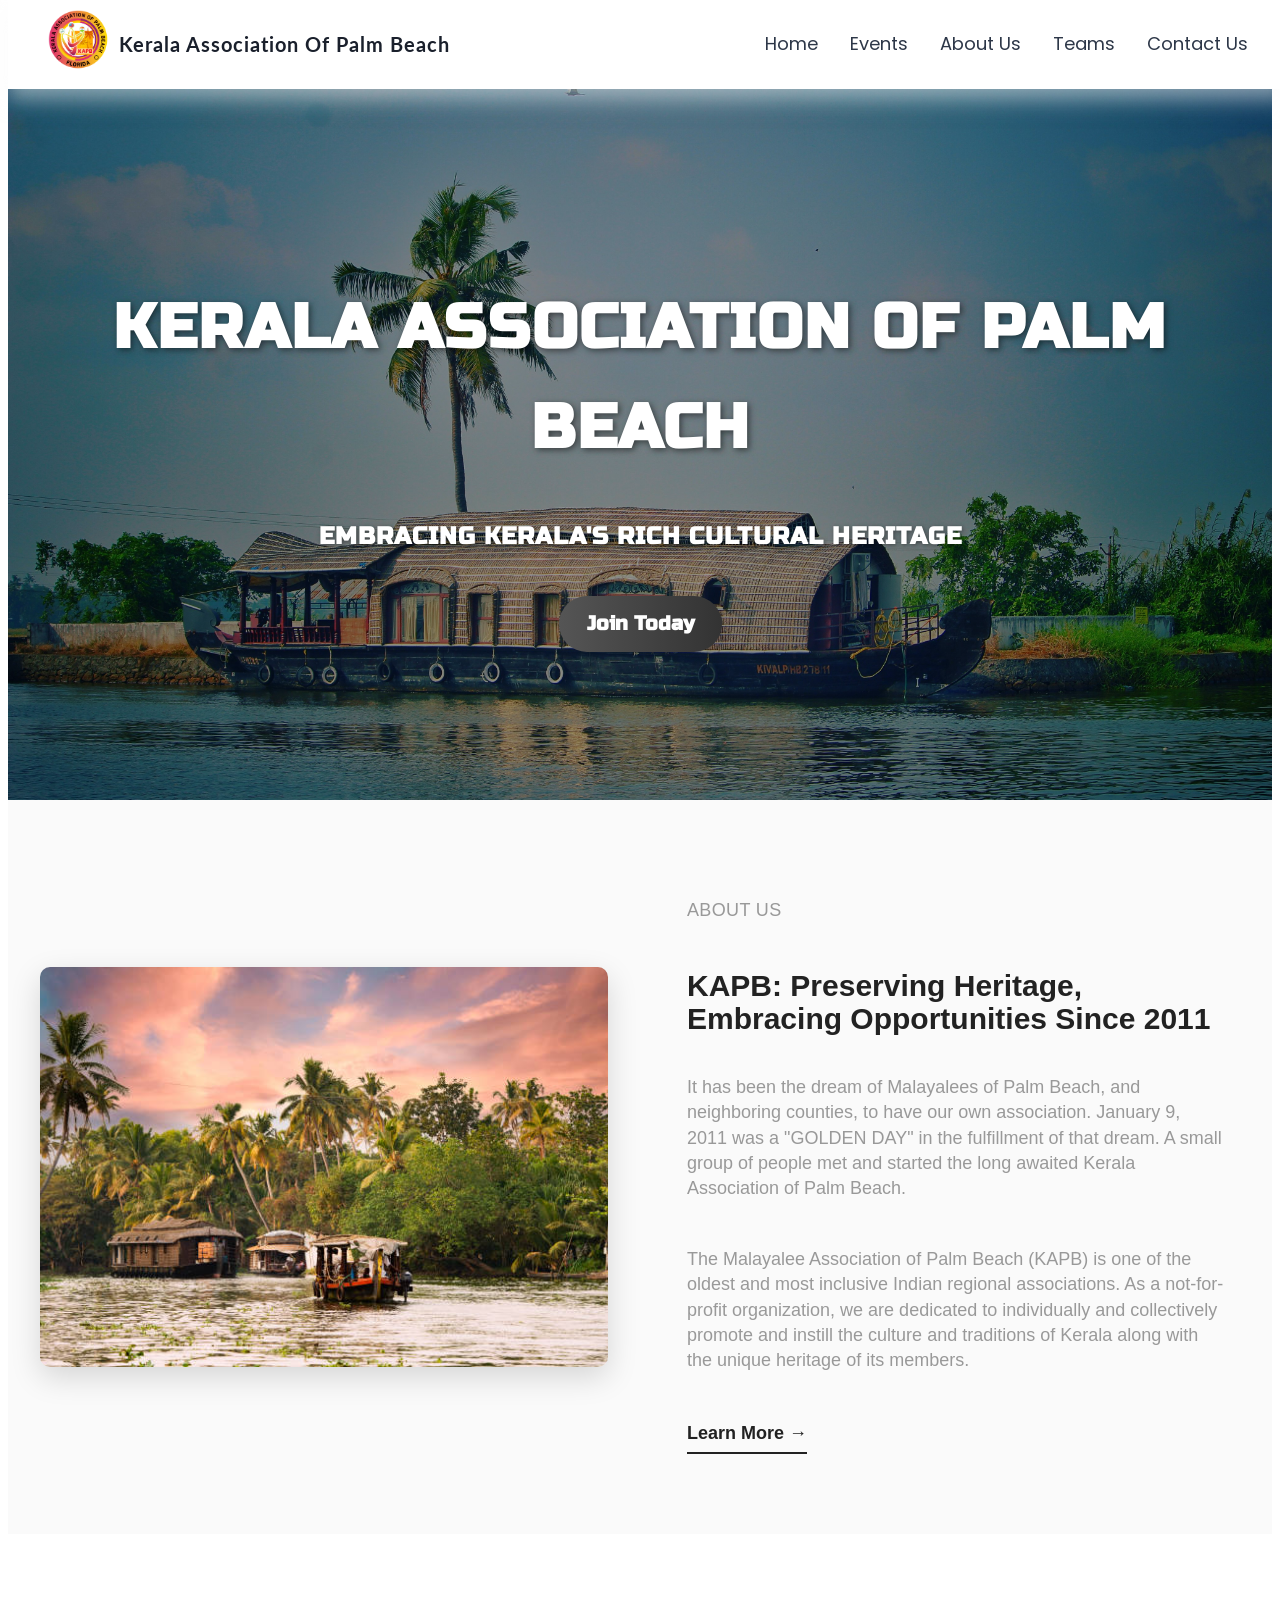
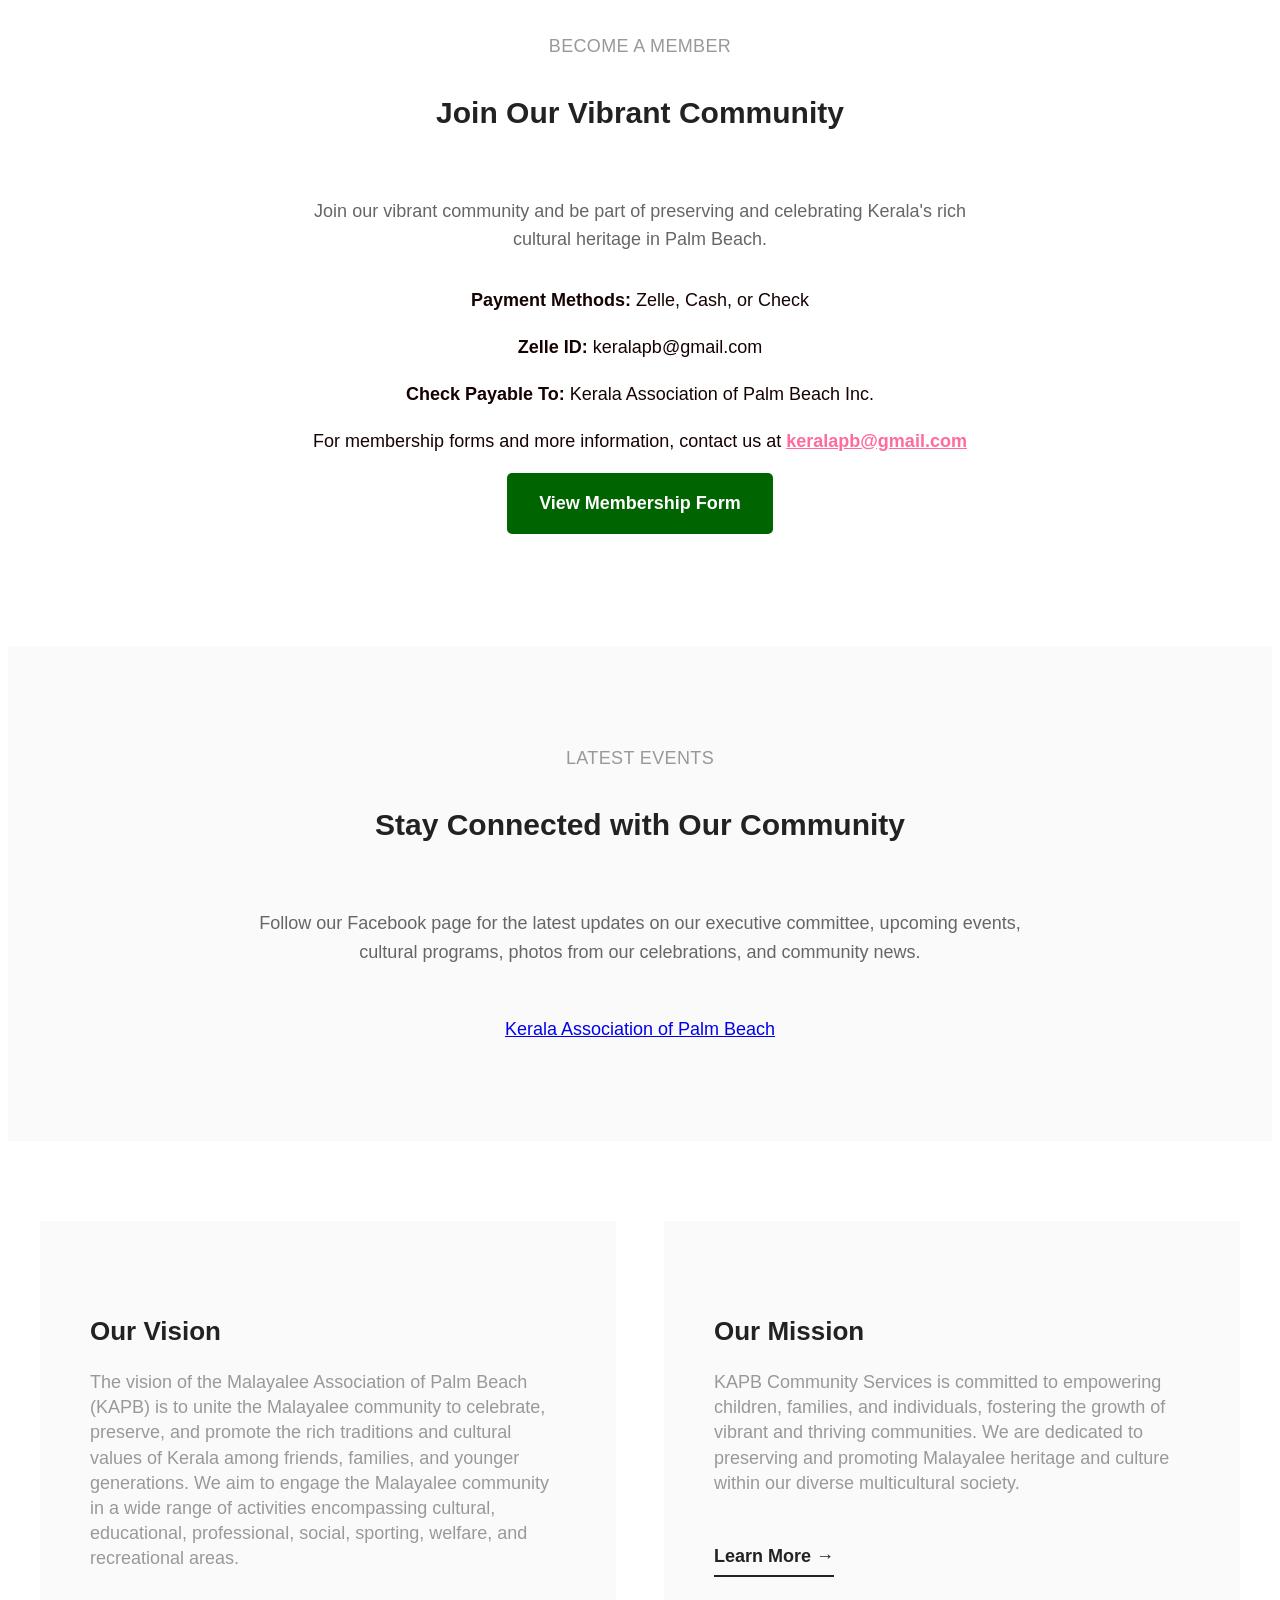
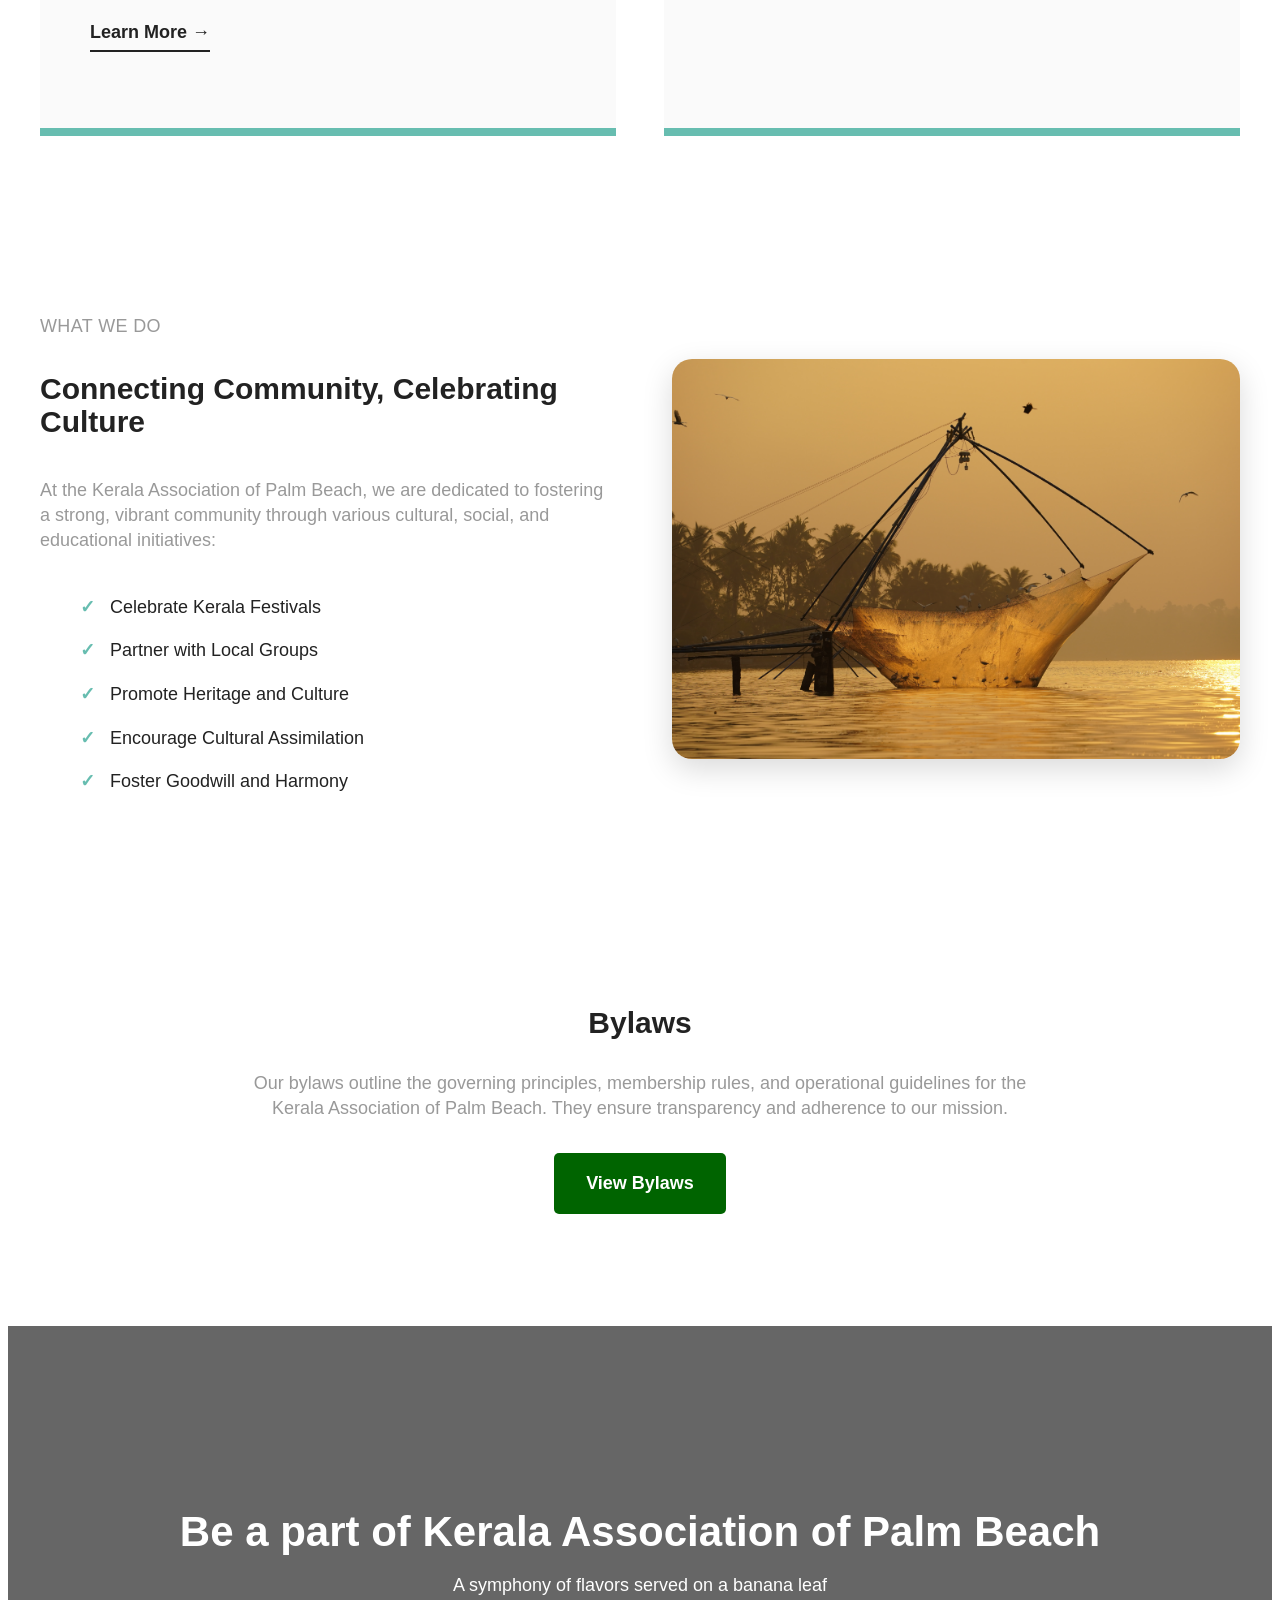
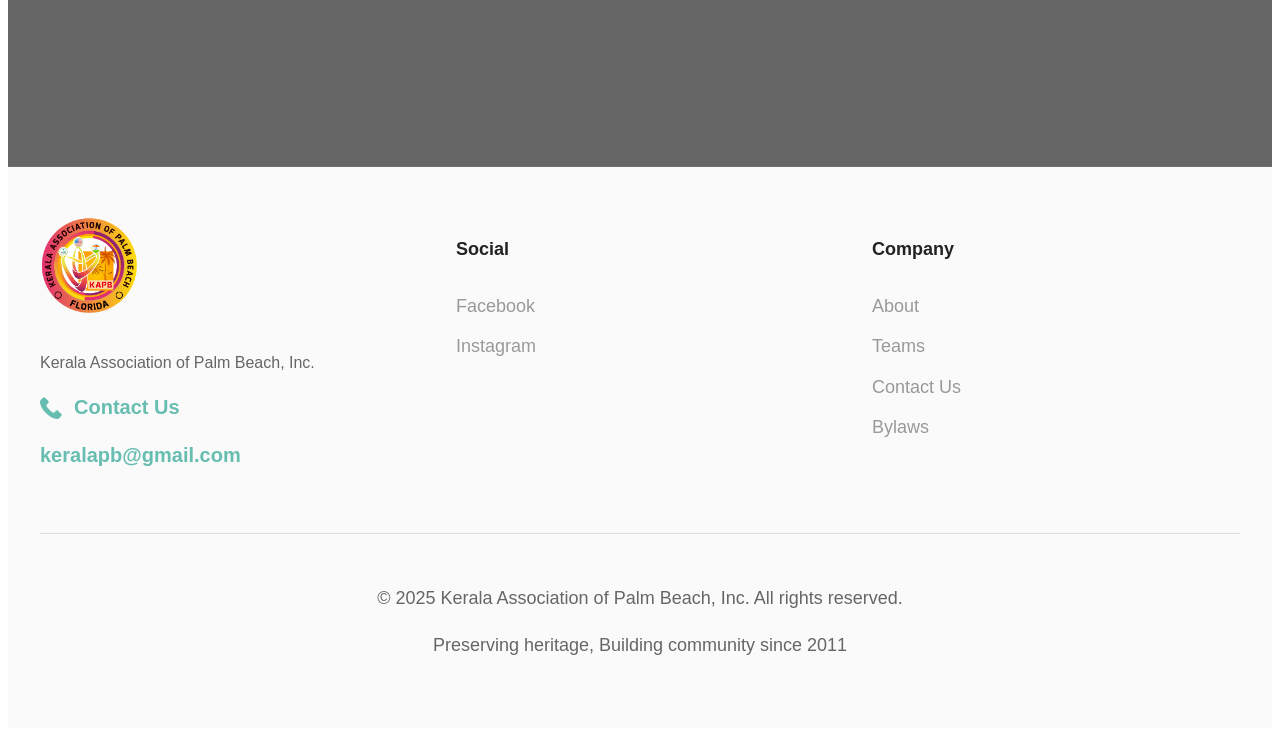
==== index.html @ 3cf33b56 "Rename indiex.html to index.html" ====
<!DOCTYPE html>
<html lang="en">
<head>
    <meta charset="UTF-8">
    <meta name="viewport" content="width=device-width, initial-scale=1.0">
    <title>Kerala Association of Palm Beach - KAPB</title>
    <link href="https://fonts.googleapis.com/css2?family=DM+Sans:wght@400;700&display=swap" rel="stylesheet">
    <link href="https://fonts.googleapis.com/css2?family=Lato:wght@700&display=swap" rel="stylesheet">
    <link href="https://fonts.googleapis.com/css2?family=Russo+One&display=swap" rel="stylesheet">
    <link href="https://fonts.googleapis.com/css2?family=Poppins:wght@400;500;600&display=swap" rel="stylesheet">
    <link href="https://fonts.googleapis.com/css2?family=Playfair+Display:wght@700;900&display=swap" rel="stylesheet">
    <link rel="stylesheet" href="css/style.css">
</head>
<body>
    <!-- Navigation -->
    <nav class="navbar">
        <div class="nav-container">
            <div class="nav-brand">
                <div class="nav-logo">
                    <img src="images/kapb-logo.png" alt="KAPB Logo">
                </div>
                <span class="nav-title">Kerala Association of Palm Beach</span>
            </div>
            <ul class="nav-menu" id="navMenu">
                <li><a href="#home">Home</a></li>
                <li><a href="#teams">Events</a></li>
                <li>
                    <a href="#about">About Us</a>
                    <ul class="sub-menu">
                        <li><a href="#bylaws">Bylaws</a></li>
                    </ul>
                </li>
                <li><a href="#teams">Teams</a></li>
                <li><a href="#contact">Contact Us</a></li>
            </ul>
            <div class="nav-toggle" id="navToggle">
                <span></span>
                <span></span>
                <span></span>
            </div>
        </div>
    </nav>

    <!-- Hero Section -->
    <section class="hero">
    <h1>Kerala Association of Palm Beach</h1>
    <h2>Embracing Kerala's Rich Cultural Heritage</h2>
     <a href="#membership" class="join-button">Join Today</a>
    </section>

    <!-- About Section -->
    <section class="about-section" id="about">
        <div class="about-container">
            <img src="images/hertiage.jpg" alt="Kerala Landscape" class="about-image">
            <div class="about-content">
                <p class="about-label">ABOUT US</p>
                <h2>KAPB: Preserving Heritage, Embracing Opportunities Since 2011</h2>
                <p>It has been the dream of Malayalees of Palm Beach, and neighboring counties, to have our own association. January 9, 2011 was a "GOLDEN DAY" in the fulfillment of that dream. A small group of people met and started the long awaited Kerala Association of Palm Beach.</p>
                <p>The Malayalee Association of Palm Beach (KAPB) is one of the oldest and most inclusive Indian regional associations. As a not-for-profit organization, we are dedicated to individually and collectively promote and instill the culture and traditions of Kerala along with the unique heritage of its members.</p>
                <a href="#" class="learn-more">Learn More →</a>
            </div>
        </div>
    </section>

    <!-- Membership -->
    <section class="membership-section" id="membership">
        <div class="membership-container">
            <p class="section-label" style="text-align: center;">BECOME A MEMBER</p>
            <h2 class="section-title" style="text-align: center;">Join Our Vibrant Community</h2>
            <p style="max-width: 700px; margin: 0 auto 2rem; color: #666; font-size: 18px; text-align: center;">
                Join our vibrant community and be part of preserving and celebrating Kerala's rich cultural heritage in Palm Beach.
            </p>
            <p><strong>Payment Methods:</strong> Zelle, Cash, or Check</p>
            <p><strong>Zelle ID:</strong> keralapb@gmail.com</p>
            <p><strong>Check Payable To:</strong> Kerala Association of Palm Beach Inc.</p>
            <p style="margin-top: 1rem;">For membership forms and more information, contact us at <a href="mailto:keralapb@gmail.com" style="color: #FF6B9D; font-weight: bold;">keralapb@gmail.com</a></p>
            <a class="membership-preview-toggle" onclick="toggleMembershipPreview()">View Membership Form</a>
            <iframe src="files/KAPB  Membership Form.pdf" class="membership-preview" id="membershipPreview"></iframe>
        </div>
    </section>

<!-- Teams Section -->
<div id="fb-root"></div>
<script async defer crossorigin="anonymous" 
    src="https://connect.facebook.net/en_US/sdk.js#xfbml=1&version=v18.0">
</script>

<!-- In your Teams Section -->
<section class="teams-section" id="teams">
    <div class="teams-container">
        <p class="section-label">LATEST EVENTS</p>
        <h2 class="section-title">Stay Connected with Our Community</h2>
        <p style="max-width: 800px; margin: 0 auto 3rem; color: #666; font-size: 18px;">
            Follow our Facebook page for the latest updates on our executive committee, upcoming events, cultural programs, photos from our celebrations, and community news.
        </p>

        <div class="fb-container">
            <div class="fb-wrapper">
                <div class="fb-page" 
                    data-href="https://www.facebook.com/KAPBTeam"
                    data-tabs="timeline,events"
                    data-width="500"
                    data-height="700"
                    data-small-header="false"
                    data-adapt-container-width="true"
                    data-hide-cover="false"
                    data-show-facepile="true">
                    <blockquote cite="https://www.facebook.com/KAPBTeam" class="fb-xfbml-parse-ignore">
                        <a href="https://www.facebook.com/KAPBTeam">Kerala Association of Palm Beach</a>
                    </blockquote>
                </div>
            </div>
        </div>
    </div>
</section>

    <!-- Mission & Vision -->
    <section class="mv-section">
        <div class="mv-grid">
            <div class="mv-card">
                <h3>Our Vision</h3>
                <p>The vision of the Malayalee Association of Palm Beach (KAPB) is to unite the Malayalee community to celebrate, preserve, and promote the rich traditions and cultural values of Kerala among friends, families, and younger generations. We aim to engage the Malayalee community in a wide range of activities encompassing cultural, educational, professional, social, sporting, welfare, and recreational areas.</p>
                <a href="#about" class="learn-more">Learn More →</a>
            </div>
            <div class="mv-card">
                <h3>Our Mission</h3>
                <p>KAPB Community Services is committed to empowering children, families, and individuals, fostering the growth of vibrant and thriving communities. We are dedicated to preserving and promoting Malayalee heritage and culture within our diverse multicultural society.</p>
                <a href="#about" class="learn-more">Learn More →</a>
            </div>
        </div>
    </section>

    <!-- What We Do -->
    <section class="what-we-do">
        <div class="wwd-container">
            <div class="wwd-content">
                <p class="about-label">WHAT WE DO</p>
                <h2>Connecting Community, Celebrating Culture</h2>
                <p>At the Kerala Association of Palm Beach, we are dedicated to fostering a strong, vibrant community through various cultural, social, and educational initiatives:</p>
                <ul class="wwd-list">
                    <li>Celebrate Kerala Festivals</li>
                    <li>Partner with Local Groups</li>
                    <li>Promote Heritage and Culture</li>
                    <li>Encourage Cultural Assimilation</li>
                    <li>Foster Goodwill and Harmony</li>
                </ul>
            </div>
            <img src="images/fishingnet.jpg" alt="Chinese Fishing Nets Kerala" class="wwd-image">
        </div>
    </section>

    <!-- Bylaws Section -->
    <section class="bylaws-section" id="bylaws">
        <div class="bylaws-container">
            <div class="bylaws-content">
                <h2>Bylaws</h2>
                <p>Our bylaws outline the governing principles, membership rules, and operational guidelines for the Kerala Association of Palm Beach. They ensure transparency and adherence to our mission.</p>
            </div>
            <a class="bylaws-preview-toggle" onclick="toggleBylawsPreview()">View Bylaws</a>
            <iframe src="files/ByLaws.pdf" class="bylaws-preview" id="bylawsPreview"></iframe>
        </div>
    </section>

    <!-- CTA Section -->
    <section class="cta-section">
        <div class="cta-content">
            <h2>Be a part of Kerala Association of Palm Beach</h2>
            <p>A symphony of flavors served on a banana leaf</p>
        </div>
    </section>

    <!-- Footer -->
    <footer class="footer" id="contact">
        <div class="footer-container">
            <div class="footer-col">
                <img src="images/kapb-logo.png" alt="KAPB Logo">
                <p style="color: #666; font-size: 16px;">Kerala Association of Palm Beach, Inc.</p>
                <div class="footer-contact">
                    <a href="tel:+15551234567">
                        <svg class="phone-icon" viewBox="0 0 24 24"><path d="M18.2462 15.8765C17.4622 15.1024 16.4833 15.1024 15.7042 15.8765C15.1099 16.4658 14.5156 17.0551 13.9313 17.6544C13.7715 17.8192 13.6366 17.8542 13.4419 17.7443C13.0573 17.5346 12.6478 17.3648 12.2782 17.135C10.5552 16.0513 9.1119 14.6579 7.8334 13.0898C7.19914 12.3107 6.63479 11.4766 6.24025 10.5377C6.16035 10.3479 6.17533 10.2231 6.33015 10.0683C6.92446 9.49395 7.50378 8.90463 8.0881 8.31532C8.90215 7.49628 8.90215 6.5374 8.0831 5.71336C7.61865 5.2439 7.15419 4.78444 6.68973 4.31499C6.21029 3.83555 5.73584 3.35111 5.25141 2.87667C4.46732 2.11256 3.48847 2.11256 2.70937 2.88166C2.11007 3.47097 1.53574 4.07527 0.926454 4.65459C0.362113 5.18897 0.077445 5.84321 0.0175149 6.60731C-0.0773744 7.85086 0.22727 9.02449 0.656769 10.1682C1.53574 12.5354 2.87418 14.6379 4.49729 16.5657C6.68973 19.1727 9.30668 21.2352 12.3681 22.7235C13.7465 23.3927 15.1748 23.9071 16.728 23.992C17.7968 24.052 18.7257 23.7823 19.4698 22.9482C19.9792 22.3789 20.5536 21.8595 21.0929 21.3152C21.892 20.5061 21.897 19.5272 21.1029 18.7282C20.154 17.7743 19.2001 16.8254 18.2462 15.8765Z"/></svg>
                        Contact Us
                    </a>
                </div>
                <div class="footer-contact">
                    <a href="mailto:keralapb@gmail.com">keralapb@gmail.com</a>
                </div>
            </div>
            <div class="footer-col">
                <h3>Social</h3>
                <a href="https://www.facebook.com/KAPBTeam" target="_blank">Facebook</a>
                <a href="https://www.instagram.com" target="_blank">Instagram</a>
            </div>
            <div class="footer-col">
                <h3>Company</h3>
                <a href="#about">About</a>
                <a href="#teams">Teams</a>
                <a href="mailto:keralapb@gmail.com">Contact Us</a>
                <a href="bylaws.pdf" target="_blank">Bylaws</a>
            </div>
        </div>
        <div style="text-align: center; margin-top: 3rem; padding-top: 2rem; border-top: 1px solid #ddd; color: #666;">
            <p>© 2025 Kerala Association of Palm Beach, Inc. All rights reserved.</p>
            <p>Preserving heritage, Building community since 2011</p>
        </div>
    </footer>

    <script>
        // Mobile Menu
        const navToggle = document.getElementById('navToggle');
        const navMenu = document.getElementById('navMenu');
        
        navToggle.addEventListener('click', () => {
            navMenu.classList.toggle('active');
        });

        // Close menu on link click
        document.querySelectorAll('.nav-menu a').forEach(link => {
            link.addEventListener('click', () => {
                navMenu.classList.remove('active');
            });
        });

        // Smooth scroll
        document.querySelectorAll('a[href^="#"]').forEach(anchor => {
            anchor.addEventListener('click', function (e) {
                e.preventDefault();
                const target = document.querySelector(this.getAttribute('href'));
                if (target) {
                    window.scrollTo({
                        top: target.offsetTop - 80,
                        behavior: 'smooth'
                    });
                }
            });
        });

        // Toggle Membership Preview
        function toggleMembershipPreview() {
            const preview = document.getElementById('membershipPreview');
            preview.style.display = preview.style.display === 'block' ? 'none' : 'block';
        }

        // Toggle Bylaws Preview
        function toggleBylawsPreview() {
            const preview = document.getElementById('bylawsPreview');
            preview.style.display = preview.style.display === 'block' ? 'none' : 'block';
        }
    </script>

    <!-- Facebook SDK -->
    <div id="fb-root"></div>
    <script async defer crossorigin="anonymous" src="https://connect.facebook.net/en_US/sdk.js#xfbml=1&version=v20.0"></script>

    <script>
        const heroImages = [
            'images/hero/backwater2.jpg',
            'images/hero/beach.avif',
            'images/hero/ambal.jpg',
            'images/hero/kerala-boat.jpg',
            'images/hero/marina.jpg',
            'images/hero/ayurveda.jpg',
            'images/hero/munnar.jpg',
            'images/hero/palmbeach2.jpg',
            'images/hero/backwaters.jpg',
            'images/hero/chinnar.jpg',
            'images/plambeach.jpeg'
        ];

        const randomImage = heroImages[Math.floor(Math.random() * heroImages.length)];
        document.querySelector('.hero').style.backgroundImage = `linear-gradient(rgba(0, 0, 0, 0.4), rgba(0, 0, 0, 0.4)), url('${randomImage}')`;
    </script>

</body>
</html>
---- css/style.css ----
<style>
        * {
            margin: 0;
            padding: 0;
            box-sizing: border-box;
        }

        body {
            font-family:  'Segoe UI', sans-serif;
            line-height: 1.6;
            color: #160202;
            font-size: 18px;
            overflow-x: hidden;
        }

        /* Navigation */
        .navbar {
            position: fixed;
            top: 0;
            width: 100%;
            background: #ffffff;
            box-shadow: 0 10px 20px rgba(250, 250, 250, 0.5);
            z-index: 999;
            padding: 0;
        }

        .nav-container {
            max-width: 1200px;
            margin: 0 auto;
            display: flex;
            justify-content: space-between;
            align-items: center;
            padding: 10px 20px;
        }

        .nav-brand {
            display: flex;
            align-items: center;
        }

        .nav-logo img {
            height: 60px;
            width: auto;
        }

        .nav-title {
            margin-left: 10px;
            font-size: 1.1em;
            color: #1a202c;
            font-weight: bold;
            text-transform: capitalize;
            letter-spacing: 1px;
            font-family: 'Lato', sans-serif;
        }

        .nav-menu {
            display: flex;
            list-style: none;
            gap: 2rem;
            align-items: center;
        }

        .nav-menu > li {
            position: relative;
        }

        .nav-menu a {
            color: #2d3748;
            text-decoration: none;
            font-weight: 400;
            font-size: 18px;
            padding: 0 0 2px 0;
            border-bottom: 2px solid transparent;
            transition: all 0.3s ease;
            font-family: 'Poppins', sans-serif;
        }

        .nav-menu a:hover {
            color: #4f46e5;
            border-bottom-color: #FFDE67;
        }

        .sub-menu {
            display: none;
            position: absolute;
            top: 100%;
            left: 0;
            background: white;
            list-style: none;
            padding: 10px;
            box-shadow: 0 8px 16px rgba(0,0,0,0.2);
            z-index: 1000;
        }

        .sub-menu li {
            margin: 5px 0;
        }

        .sub-menu a {
            display: block;
            padding: 8px 16px;
            white-space: nowrap;
        }

        li:hover > .sub-menu {
            display: block;
        }

        .nav-toggle {
            display: none;
            flex-direction: column;
            cursor: pointer;
            gap: 5px;
        }

        .nav-toggle span {
            width: 25px;
            height: 3px;
            background: #222;
            border-radius: 2px;
        }

        /* Hero Section */
        .hero {
            margin-top: 80px;
            background: linear-gradient(rgba(0, 0, 0, 0.4), rgba(0, 0, 0, 0.4)), url('https://www.visittheusa.com/sites/default/files/styles/16_9_1280x720/public/2020-01/c679cead-a206-4499-a7bb-be65858a6efc.jpeg?h=c182a2ef&itok=S8Q68ybN') no-repeat center center/cover;
            min-height: 70vh;
            display: flex;
            align-items: center;
            justify-content: center;
            padding: 4rem 2rem;
            position: relative;
            overflow: hidden;
            color: white;
        }

        .hero-content {
            text-align: center;
            z-index: 2;
            max-width: 900px;
        }

        .hero h1 {
            font-family: 'Playfair Display', serif;
            font-size: 62px;
            font-weight: 700;
            letter-spacing: 1px;
            text-transform: capitalize; /* or none */
            margin-bottom: 20px;
            text-shadow: 2px 2px 6px rgba(0, 0, 0, 0.5);
            color: white;
        }

        .hero-subtitle {
            font-size: 1.3rem;
            color: white;
            margin-bottom: 2rem;
        }

        .join-button {
            display: inline-block;
            background: rgba(0, 0, 0, 0.5);
            color: white;
            padding: 0.8rem 2rem;
            text-decoration: none;
            font-weight: bold;
            font-size: 18px;
            border-radius: 30px;
            transition: background 0.3s ease;
        }

        .join-button:hover {
            background: rgba(0, 0, 0, 0.7);
        }

        /* Mission & Vision Cards */
        .mv-section {
            padding: 5rem 2rem;
            background: white;
            max-width: 1300px;
            margin: 0 auto;
        }

        .mv-grid {
            display: grid;
            grid-template-columns: repeat(auto-fit, minmax(400px, 1fr));
            gap: 3rem;
        }

        .mv-card {
            padding: 70px 50px 76px 50px;
            background: #FAFAFA;
            border-radius: 0;
            border-bottom: 8px solid #67BDB0;
            transition: transform 0.3s ease;
        }

        .mv-card:hover {
            transform: translateY(-5px);
        }

        .mv-card h3 {
            font-size: 26px;
            color: #222222;
            margin-bottom: 1.5rem;
            font-weight: bold;
            line-height: 1.1em;
        }

        .mv-card p {
            color: #999999;
            line-height: 1.4em;
            font-size: 18px;
            margin-bottom: 46px;
        }

        .learn-more {
            display: inline-block;
            color: #222222;
            text-decoration: none;
            font-weight: bold;
            font-size: 18px;
            padding-bottom: 4px;
            border-bottom: 2px solid #222222;
            transition: all 0.3s ease;
        }

        .learn-more:hover {
            color: #FFDE67;
            border-bottom-color: #FFDE67;
        }

        /* About Section */
        .about-section {
            padding: 5rem 2rem;
            background: #FAFAFA;
        }

        .about-container {
            max-width: 1300px;
            margin: 0 auto;
            display: grid;
            grid-template-columns: 1fr 1fr;
            gap: 4rem;
            align-items: center;
        }

        .about-image {
            width: 100%;
            height: 400px;
            object-fit: cover;
            border-radius: 10px;
            box-shadow: 0 10px 30px rgba(0, 0, 0, 0.15);
        }

        .about-content {
            padding: 0 15px;
        }

        .about-label {
            font-size: 18px;
            color: #999999;
            text-transform: uppercase;
            letter-spacing: 0.36px;
            margin-bottom: 26px;
        }

        .about-content h2 {
            font-size: 30px;
            color: #222222;
            margin-bottom: 40px;
            font-weight: bold;
            line-height: 1.1em;
        }

        .about-content p {
            color: #999999;
            line-height: 1.4em;
            margin-bottom: 46px;
            font-size: 18px;
        }

        /* Membership Section */
        .membership-section {
            padding: 5rem 2rem;
            background: white;
        }

        .membership-container {
            max-width: 1200px;
            margin: 0 auto;
            text-align: center;
        }

        .membership-preview-toggle {
            display: inline-block;
            background: #006400;
            color: white;
            padding: 1rem 2rem;
            text-decoration: none;
            font-weight: bold;
            font-size: 18px;
            border-radius: 5px;
            margin-bottom: 2rem;
            cursor: pointer;
            transition: background 0.3s ease;
        }

        .membership-preview-toggle:hover {
            background: #004d00;
        }

        .membership-preview {
            display: none;
            margin-top: 2rem;
            width: 100%;
            height: 600px;
            border: 1px solid #ddd;
            border-radius: 8px;
            overflow: hidden;
            box-shadow: 0 4px 12px rgba(0,0,0,0.1);
        }

        /* Bylaws Section */
        .bylaws-section {
            padding: 5rem 2rem;
            background: white;
        }

        .bylaws-container {
            max-width: 1200px;
            margin: 0 auto;
            text-align: center;
        }

        .bylaws-content h2 {
            font-size: 30px;
            color: #222222;
            margin-bottom: 2rem;
            font-weight: bold;
            line-height: 1.1em;
        }

        .bylaws-content p {
            color: #999999;
            line-height: 1.4em;
            margin-bottom: 2rem;
            font-size: 18px;
            max-width: 800px;
            margin-left: auto;
            margin-right: auto;
        }

        .bylaws-download {
            display: inline-block;
            background: #006400;
            color: white;
            padding: 1rem 2rem;
            text-decoration: none;
            font-weight: bold;
            font-size: 18px;
            border-radius: 5px;
            transition: background 0.3s ease;
        }

        .bylaws-download:hover {
            background: #004d00;
        }

        .bylaws-preview-toggle {
            display: inline-block;
            background: #006400;
            color: white;
            padding: 1rem 2rem;
            text-decoration: none;
            font-weight: bold;
            font-size: 18px;
            border-radius: 5px;
            margin-bottom: 2rem;
            cursor: pointer;
            transition: background 0.3s ease;
        }

        .bylaws-preview-toggle:hover {
            background: #004d00;
        }

        .bylaws-preview {
            display: none;
            margin-top: 2rem;
            width: 100%;
            height: 600px;
            border: 1px solid #ddd;
            border-radius: 8px;
            overflow: hidden;
            box-shadow: 0 4px 12px rgba(0,0,0,0.1);
        }

        /* What We Do Section */
        .what-we-do {
            padding: 5rem 2rem;
            background: white;
        }

        .wwd-container {
            max-width: 1300px;
            margin: 0 auto;
            display: grid;
            grid-template-columns: 1fr 1fr;
            gap: 4rem;
            align-items: center;
        }

        .wwd-content h4 {
            font-size: 18px;
            color: #999999;
            text-transform: uppercase;
            letter-spacing: 0.36px;
            margin-bottom: 26px;
        }

        .wwd-content h2 {
            font-size: 30px;
            color: #222222;
            margin-bottom: 40px;
            font-weight: bold;
            line-height: 1.1em;
        }

        .wwd-content p {
            color: #999999;
            font-size: 18px;
            line-height: 1.4em;
            margin-bottom: 2rem;
        }

        .wwd-list {
            list-style: none;
        }

        .wwd-list li {
            padding: 0.8rem 0;
            color: #222222;
            font-size: 18px;
            position: relative;
            padding-left: 30px;
            line-height: 1em;
        }

        .wwd-list li::before {
            content: '✓';
            position: absolute;
            left: 0;
            color: #67BDB0;
            font-weight: bold;
            font-size: 18px;
        }

        .wwd-image {
            width: 100%;
            height: 400px;
            object-fit: cover;
            border-radius: 20px;
            box-shadow: 0 10px 30px rgba(0, 0, 0, 0.15);
        }

        /* Teams Section */
        .teams-section {
            padding: 5rem 2rem;
            background: #FAFAFA;
        }

        .teams-container {
            max-width: 1350px;
            margin: 0 auto;
            text-align: center;
        }

        .section-label {
            font-size: 18px;
            color: #999999;
            text-transform: uppercase;
            letter-spacing: 0.36px;
            margin-bottom: 28px;
        }

        .section-title {
            font-size: 30px;
            color: #222222;
            margin-bottom: 60px;
            font-weight: bold;
        }

        .facebook-embed {
            background: white;
            padding: 2rem;
            border-radius: 8px;
            box-shadow: 0 2px 15px rgba(0, 0, 0, 0.08);
            display: flex;
            justify-content: center;
        }

        .fb-embed-wrapper {
            position: relative;
            padding-bottom: 120%; /* For 5:6 aspect ratio based on 500x600 */
            height: 0;
            overflow: hidden;
            max-width: 100%;
            background: white;
            border-radius: 8px;
            box-shadow: 0 2px 15px rgba(0, 0, 0, 0.08);
        }

        .fb-embed-wrapper iframe {
            position: absolute;
            top: 0;
            left: 0;
            width: 100%;
            height: 100%;
            border: none;
        }

/* Facebook embed container */
        .facebook-embed-container {
            width: 100%;
            display: flex;
            justify-content: center;
            padding: 0 20px;
        }

        .fb-page-wrapper {
            width: 100%;
            max-width: 500px;
            min-width: 280px;
        }

        /* Responsive adjustments */
        @media (max-width: 768px) {
            .facebook-embed-container {
                padding: 0 15px;
            }

            .fb-page-wrapper {
                max-width: 100%;
            }

            .teams-container p {
                font-size: 16px;
            }
        }

        @media (max-width: 480px) {
            .facebook-embed-container {
                padding: 0 10px;
            }
            
            .fb-page-wrapper {
                min-width: 260px;
            }
        }
        /* CTA Section */
        .cta-section {
            background: linear-gradient(rgba(0, 0, 0, 0.6), rgba(0, 0, 0, 0.6)),
                        url('https://upload.wikimedia.org/wikipedia/commons/9/95/Sadhya_DSW.jpg');
            background-size: cover;
            background-position: center;
            padding: 150px 2rem;
            text-align: center;
            color: white;
        }

        .cta-content h2 {
            font-size: 42px;
            margin-bottom: 19px;
            font-weight: bold;
            line-height: 1em;
        }

        .cta-content p {
            font-size: 18px;
            line-height: 1.5em;
        }

        /* Footer */
        .footer {
            background: #FAFAFA;
            padding: 50px 2rem;
        }

        .footer-container {
            max-width: 1300px;
            margin: 0 auto;
            display: grid;
            grid-template-columns: 1fr 1fr 1fr;
            gap: 3rem;
        }

        .footer-col h3 {
            color: #222222;
            margin-bottom: 26px;
            font-size: 18px;
            font-weight: bold;
        }

        .footer-col img {
            max-width: 100px;
            margin-bottom: 1rem;
        }

        .footer-col a,
        .footer-col p {
            color: #999999;
            text-decoration: none;
            display: block;
            margin: 0.5rem 0;
            font-size: 18px;
            line-height: 1.8em;
            transition: color 0.3s ease;
        }

        .footer-col a:hover {
            color: #222222;
        }

        .footer-contact a {
            display: flex;
            align-items: center;
            gap: 10px;
            color: #67BDB0;
            font-weight: bold;
            font-size: 20px;
            margin: 12px 0;
        }

        .footer-contact a:hover {
            color: #FFDE67;
        }

        .phone-icon {
            width: 24px;
            height: 24px;
            fill: #67BDB0;
        }

        .hero {
        position: relative;
        height: 80vh;
        background: url('your-background-image.jpg') center/cover no-repeat;
        display: flex;
        flex-direction: column;
        justify-content: center;
        align-items: center;
        text-align: center;
        color: white;
        padding: 0 20px;
        }

        .hero h1 {
        font-family: 'Russo One', sans-serif;
        font-size: 62px;
        letter-spacing: 2px;
        text-transform: uppercase;
        margin-bottom: 20px;
        text-shadow: 2px 2px 6px rgba(0, 0, 0, 0.5);
        }

        .hero h2 {
        font-family: 'Russo One', sans-serif;
        font-size: 24px;
        letter-spacing: 1px;
        text-transform: uppercase;
        margin-bottom: 40px;
        text-shadow: 1px 1px 4px rgba(0, 0, 0, 0.4);
        }

        /* Join Today Button */
        .hero .join-button {
        font-family: 'Russo One', sans-serif;
        font-size: 20px;
        color: white;
        background: linear-gradient(90deg, #555, #333);
        padding: 12px 28px;
        border: none;
        border-radius: 30px;
        cursor: pointer;
        transition: background 0.3s ease, transform 0.2s ease;
        }

        .hero .join-button:hover {
        background: linear-gradient(90deg, #777, #444);
        transform: scale(1.05);
        }

        /* Responsive */
        @media (max-width: 1024px) {
            .nav-menu {
                position: fixed;
                left: -100%;
                top: 80px;
                flex-direction: column;
                background: white;
                width: 100%;
                padding: 2rem 0;
                transition: 0.3s;
                box-shadow: 0 10px 27px rgba(0, 0, 0, 0.1);
            }

            .nav-menu.active {
                left: 0;
            }

            .nav-toggle {
                display: flex;
            }

            .mv-grid,
            .about-container,
            .wwd-container,
            .footer-container {
                grid-template-columns: 1fr;
            }

            .about-image,
            .wwd-image {
                order: 1;
            }

            .about-content,
            .wwd-content {
                order: 2;
            }

            .hero h1 {
                font-size: 2rem;
            }
        }

        @media (max-width: 600px) {
            .facebook-embed iframe {
                width: 100% !important;
            }

            .mv-grid {
                grid-template-columns: 1fr;
            }

            .cta-content h2 {
                font-size: 24px;
            }

            .nav-title {
                font-size: 1em;
            }

            .fb-embed-wrapper {
                padding-bottom: 150%; /* Adjust aspect ratio for smaller screens if needed */
            }

            .hero {
                padding: 2rem 1rem;
                min-height: 50vh;
            }
        }
    </style>
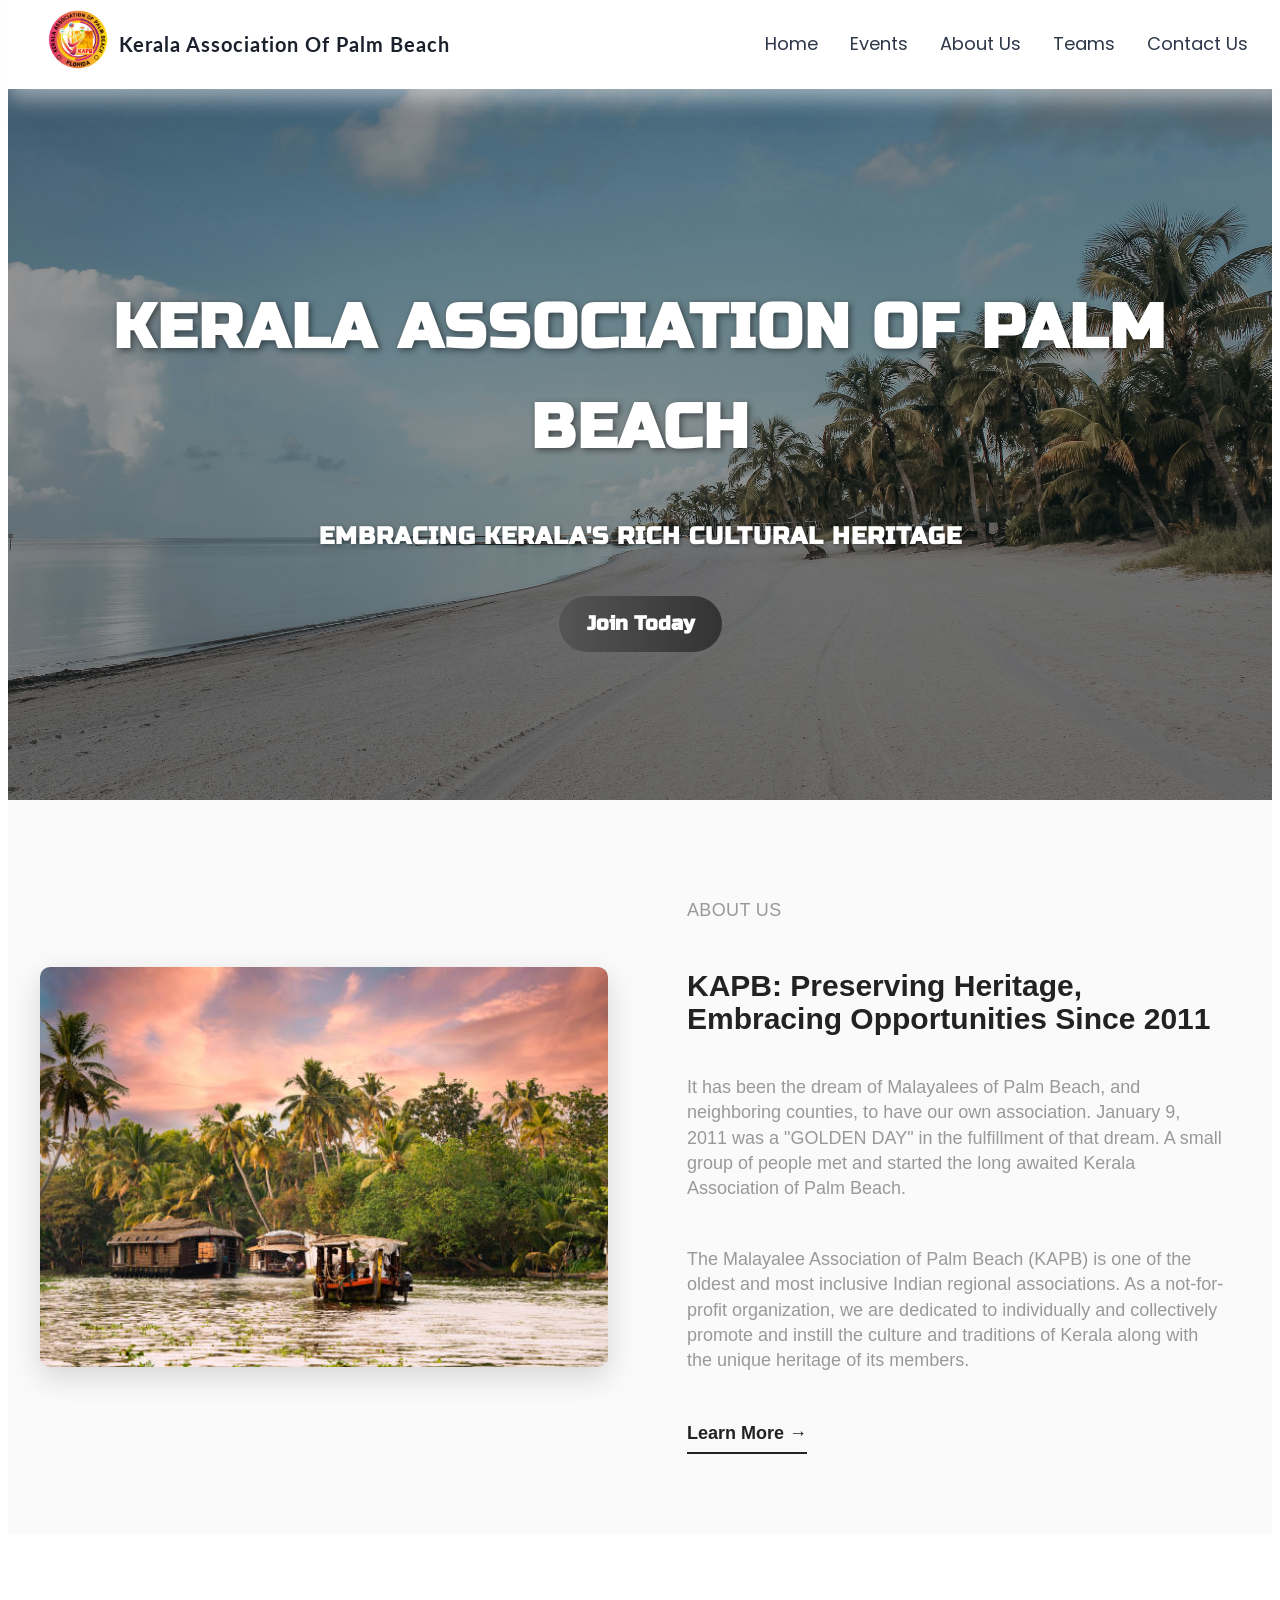
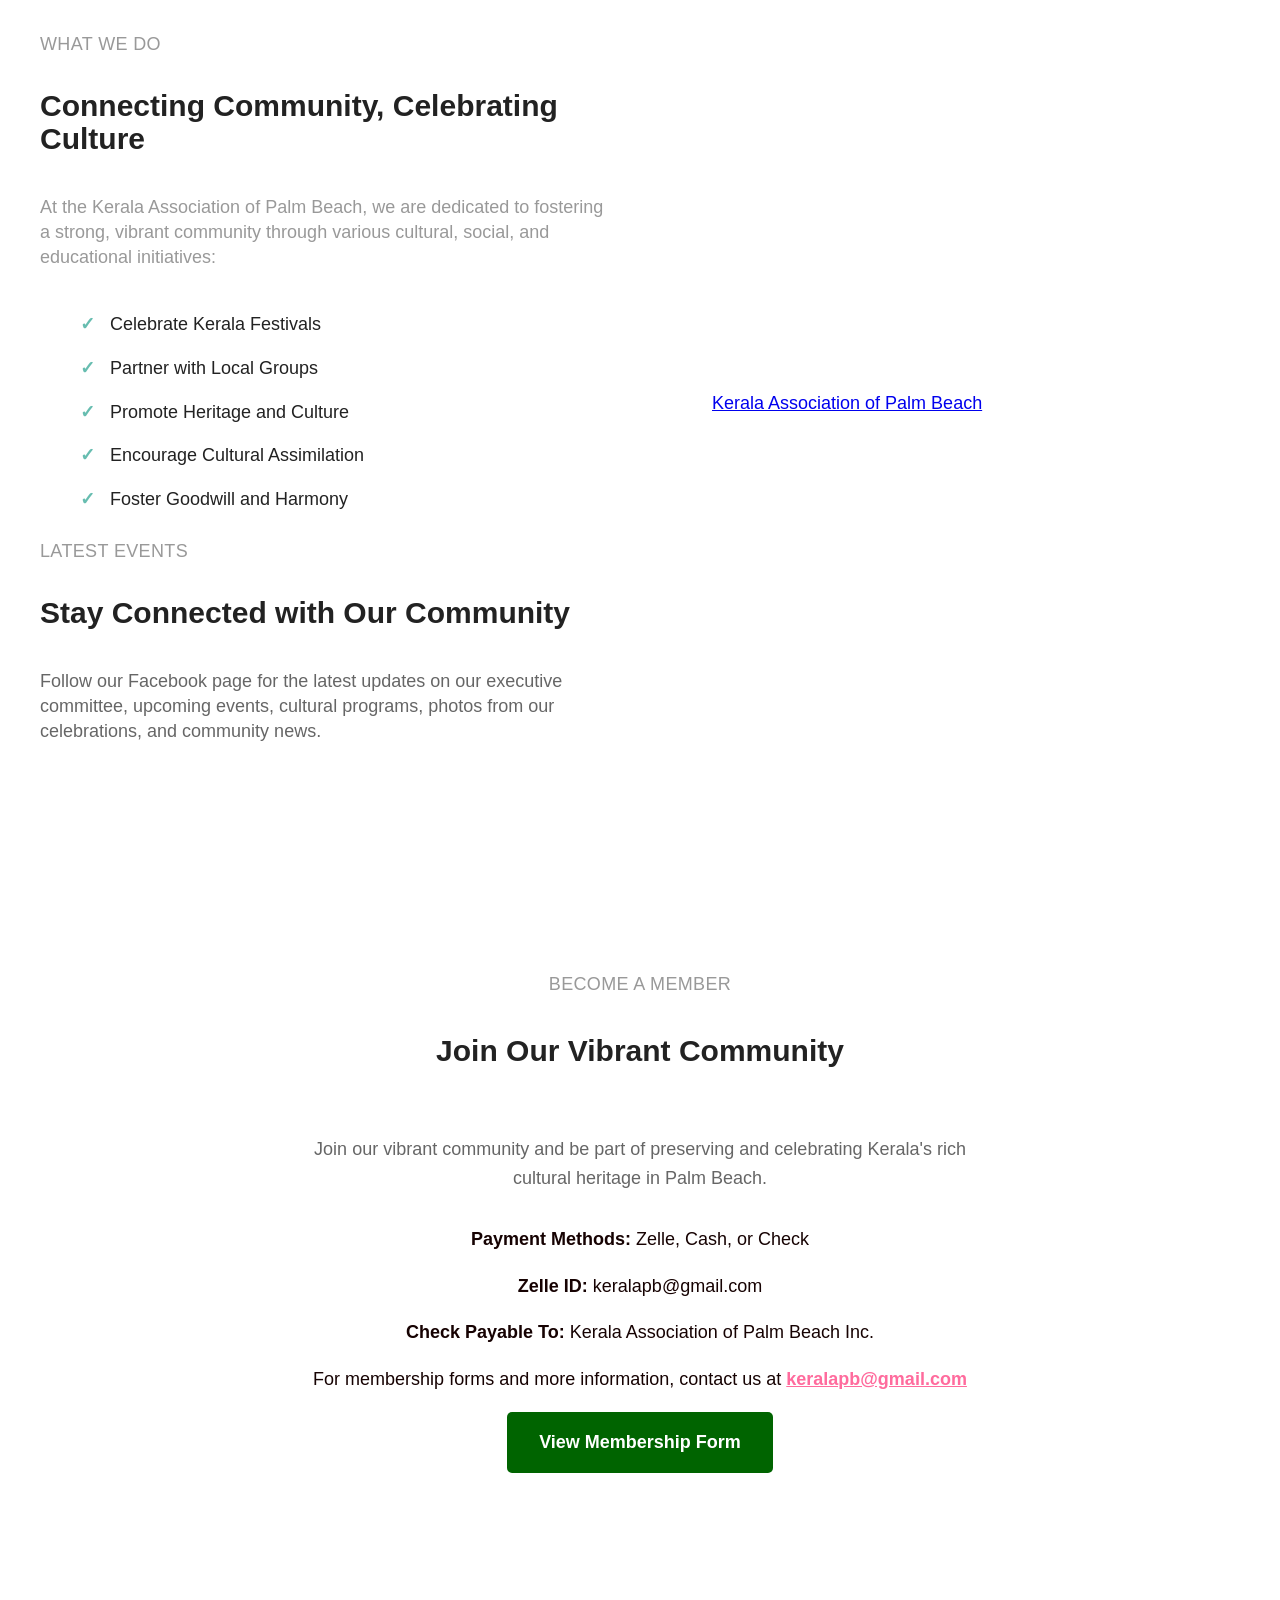
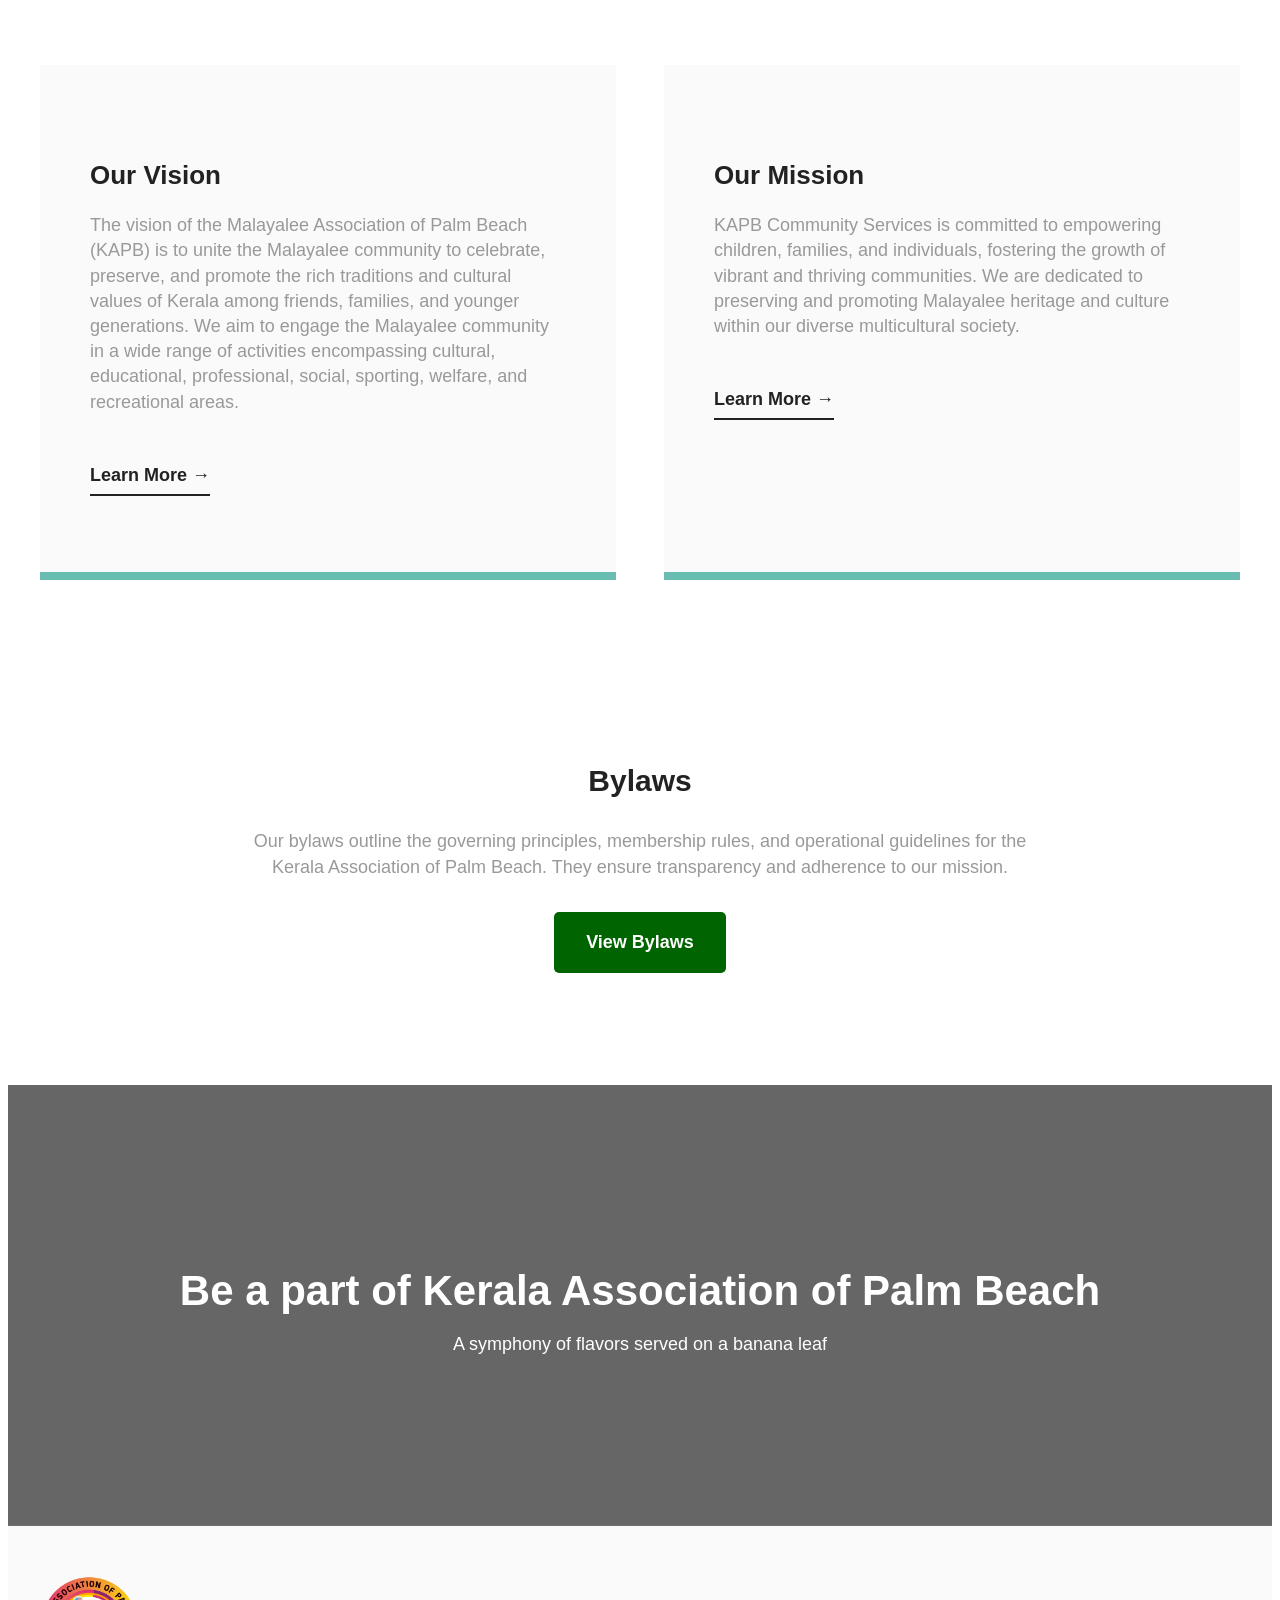
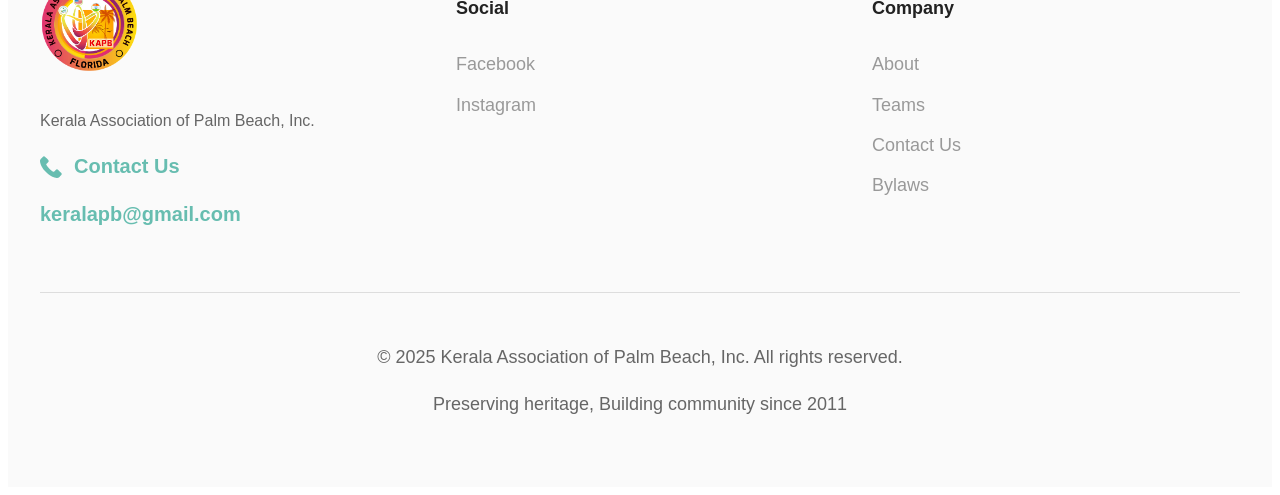
==== commit 38f1334d: "Update index.html" ====
--- a/index.html
+++ b/index.html
@@ -62,6 +62,52 @@
         </div>
     </section>
 
+    <!-- Teams Section -->
+<div id="fb-root"></div>
+<script async defer crossorigin="anonymous" 
+    src="https://connect.facebook.net/en_US/sdk.js#xfbml=1&version=v18.0">
+</script>
+
+        <!-- What We Do -->
+    <section class="what-we-do">
+        <div class="wwd-container">
+            <div class="wwd-content">
+                <p class="about-label">WHAT WE DO</p>
+                <h2>Connecting Community, Celebrating Culture</h2>
+                <p>At the Kerala Association of Palm Beach, we are dedicated to fostering a strong, vibrant community through various cultural, social, and educational initiatives:</p>
+                <ul class="wwd-list">
+                    <li>Celebrate Kerala Festivals</li>
+                    <li>Partner with Local Groups</li>
+                    <li>Promote Heritage and Culture</li>
+                    <li>Encourage Cultural Assimilation</li>
+                    <li>Foster Goodwill and Harmony</li>
+                </ul>
+                <p class="section-label">LATEST EVENTS</p>
+                <h2 class="section-title">Stay Connected with Our Community</h2>
+                <p style="max-width: 800px; margin: 0 auto 3rem; color: #666; font-size: 18px;">
+                 Follow our Facebook page for the latest updates on our executive committee, upcoming events, cultural programs, photos from our celebrations, and community news.
+                </p>
+            </div>
+            <div class="fb-container">
+            <div class="fb-wrapper">
+                <div class="fb-page" 
+                    data-href="https://www.facebook.com/KAPBTeam"
+                    data-tabs="timeline,events"
+                    data-width="500"
+                    data-height="700"
+                    data-small-header="false"
+                    data-adapt-container-width="true"
+                    data-hide-cover="false"
+                    data-show-facepile="true">
+                    <blockquote cite="https://www.facebook.com/KAPBTeam" class="fb-xfbml-parse-ignore">
+                        <a href="https://www.facebook.com/KAPBTeam">Kerala Association of Palm Beach</a>
+                    </blockquote>
+                </div>
+            </div>
+        </div>
+        </div>
+    </section>
+
     <!-- Membership -->
     <section class="membership-section" id="membership">
         <div class="membership-container">
@@ -79,40 +125,6 @@
         </div>
     </section>
 
-<!-- Teams Section -->
-<div id="fb-root"></div>
-<script async defer crossorigin="anonymous" 
-    src="https://connect.facebook.net/en_US/sdk.js#xfbml=1&version=v18.0">
-</script>
-
-<!-- In your Teams Section -->
-<section class="teams-section" id="teams">
-    <div class="teams-container">
-        <p class="section-label">LATEST EVENTS</p>
-        <h2 class="section-title">Stay Connected with Our Community</h2>
-        <p style="max-width: 800px; margin: 0 auto 3rem; color: #666; font-size: 18px;">
-            Follow our Facebook page for the latest updates on our executive committee, upcoming events, cultural programs, photos from our celebrations, and community news.
-        </p>
-
-        <div class="fb-container">
-            <div class="fb-wrapper">
-                <div class="fb-page" 
-                    data-href="https://www.facebook.com/KAPBTeam"
-                    data-tabs="timeline,events"
-                    data-width="500"
-                    data-height="700"
-                    data-small-header="false"
-                    data-adapt-container-width="true"
-                    data-hide-cover="false"
-                    data-show-facepile="true">
-                    <blockquote cite="https://www.facebook.com/KAPBTeam" class="fb-xfbml-parse-ignore">
-                        <a href="https://www.facebook.com/KAPBTeam">Kerala Association of Palm Beach</a>
-                    </blockquote>
-                </div>
-            </div>
-        </div>
-    </div>
-</section>
 
     <!-- Mission & Vision -->
     <section class="mv-section">
@@ -127,25 +139,6 @@
                 <p>KAPB Community Services is committed to empowering children, families, and individuals, fostering the growth of vibrant and thriving communities. We are dedicated to preserving and promoting Malayalee heritage and culture within our diverse multicultural society.</p>
                 <a href="#about" class="learn-more">Learn More →</a>
             </div>
-        </div>
-    </section>
-
-    <!-- What We Do -->
-    <section class="what-we-do">
-        <div class="wwd-container">
-            <div class="wwd-content">
-                <p class="about-label">WHAT WE DO</p>
-                <h2>Connecting Community, Celebrating Culture</h2>
-                <p>At the Kerala Association of Palm Beach, we are dedicated to fostering a strong, vibrant community through various cultural, social, and educational initiatives:</p>
-                <ul class="wwd-list">
-                    <li>Celebrate Kerala Festivals</li>
-                    <li>Partner with Local Groups</li>
-                    <li>Promote Heritage and Culture</li>
-                    <li>Encourage Cultural Assimilation</li>
-                    <li>Foster Goodwill and Harmony</li>
-                </ul>
-            </div>
-            <img src="images/fishingnet.jpg" alt="Chinese Fishing Nets Kerala" class="wwd-image">
         </div>
     </section>
 
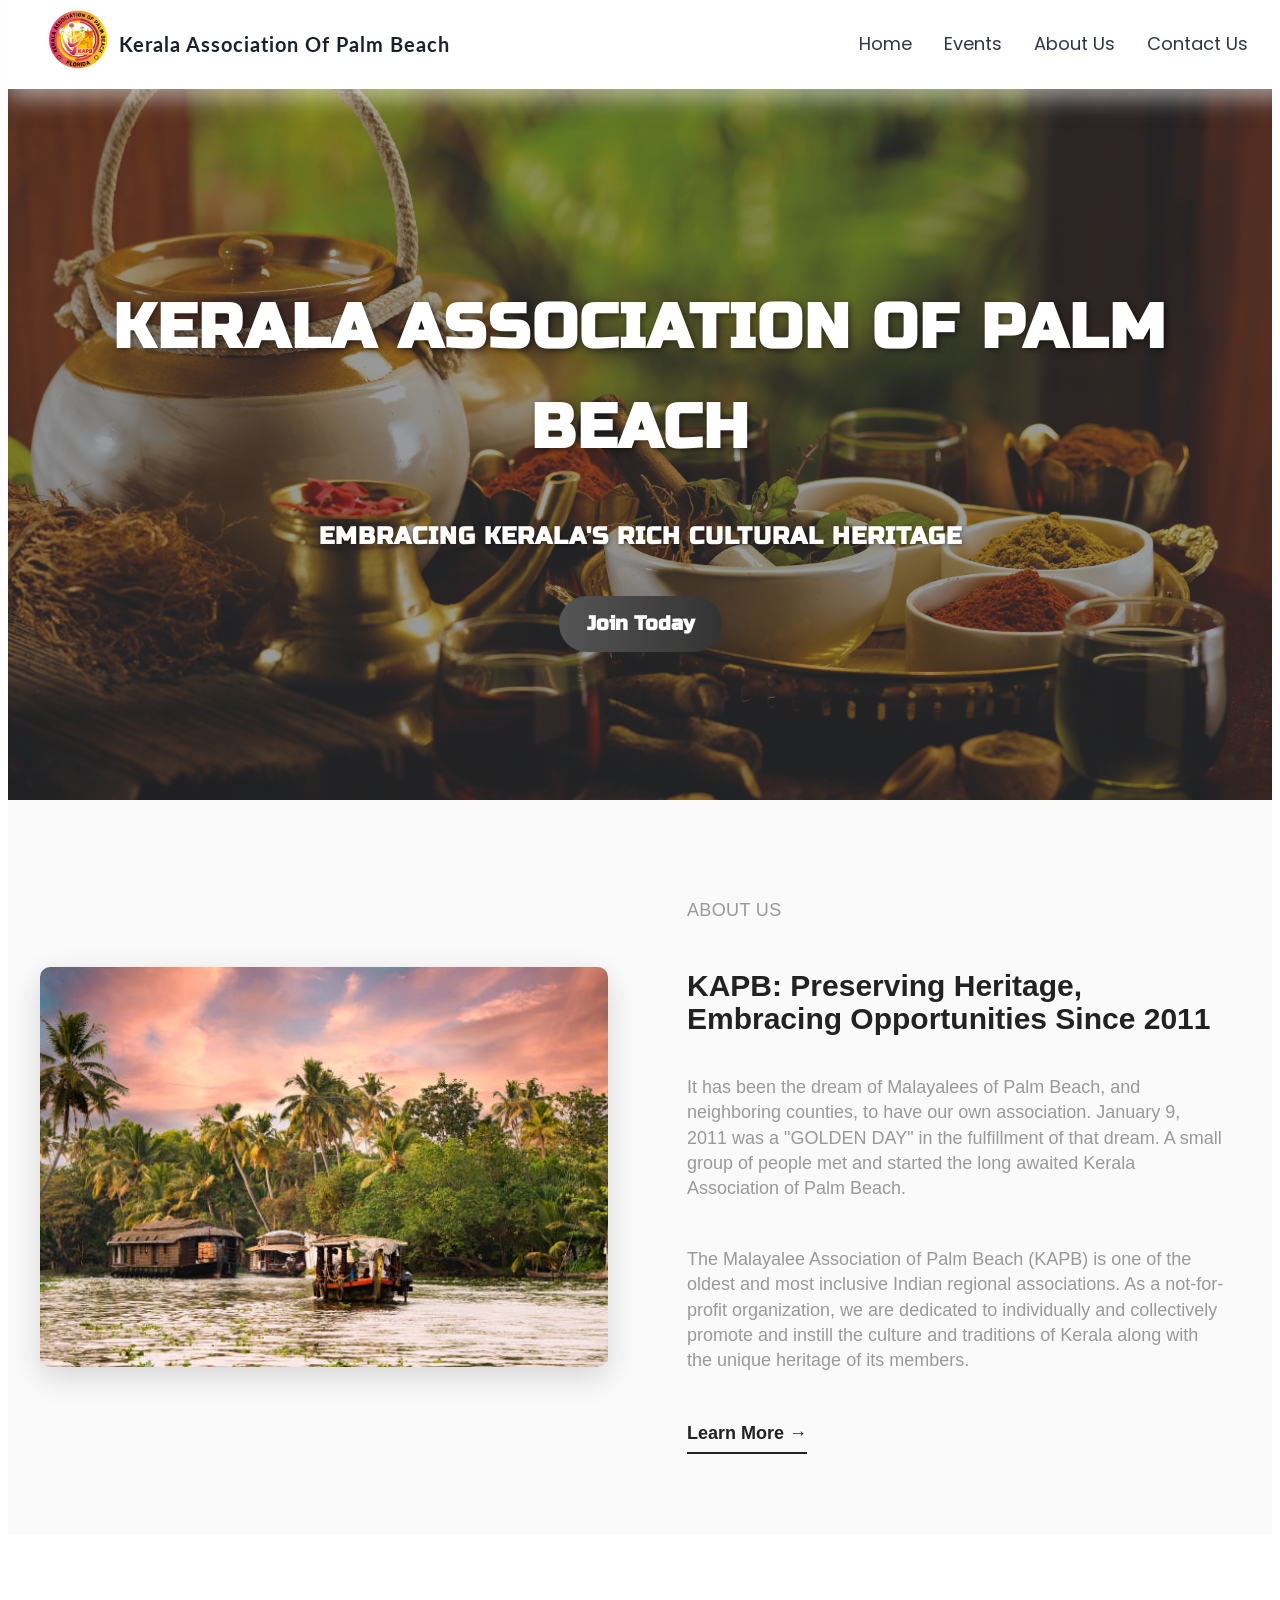
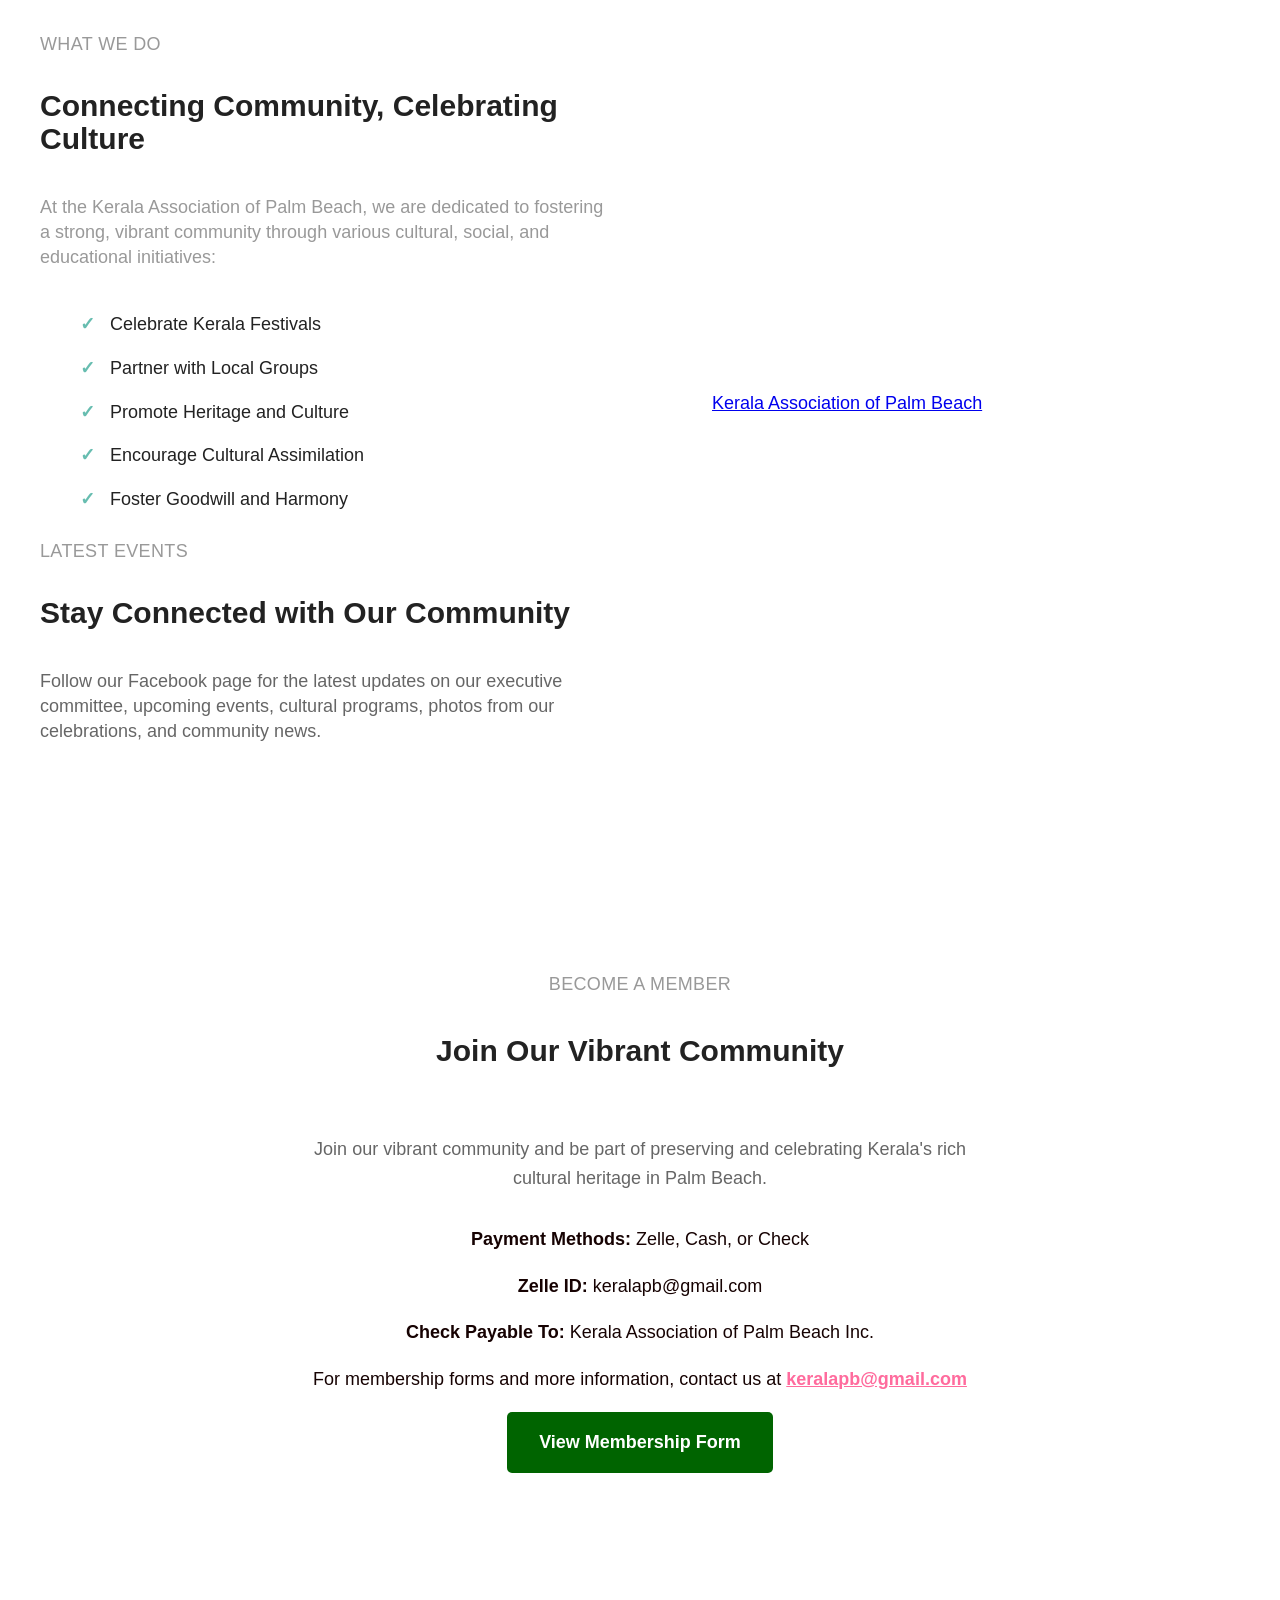
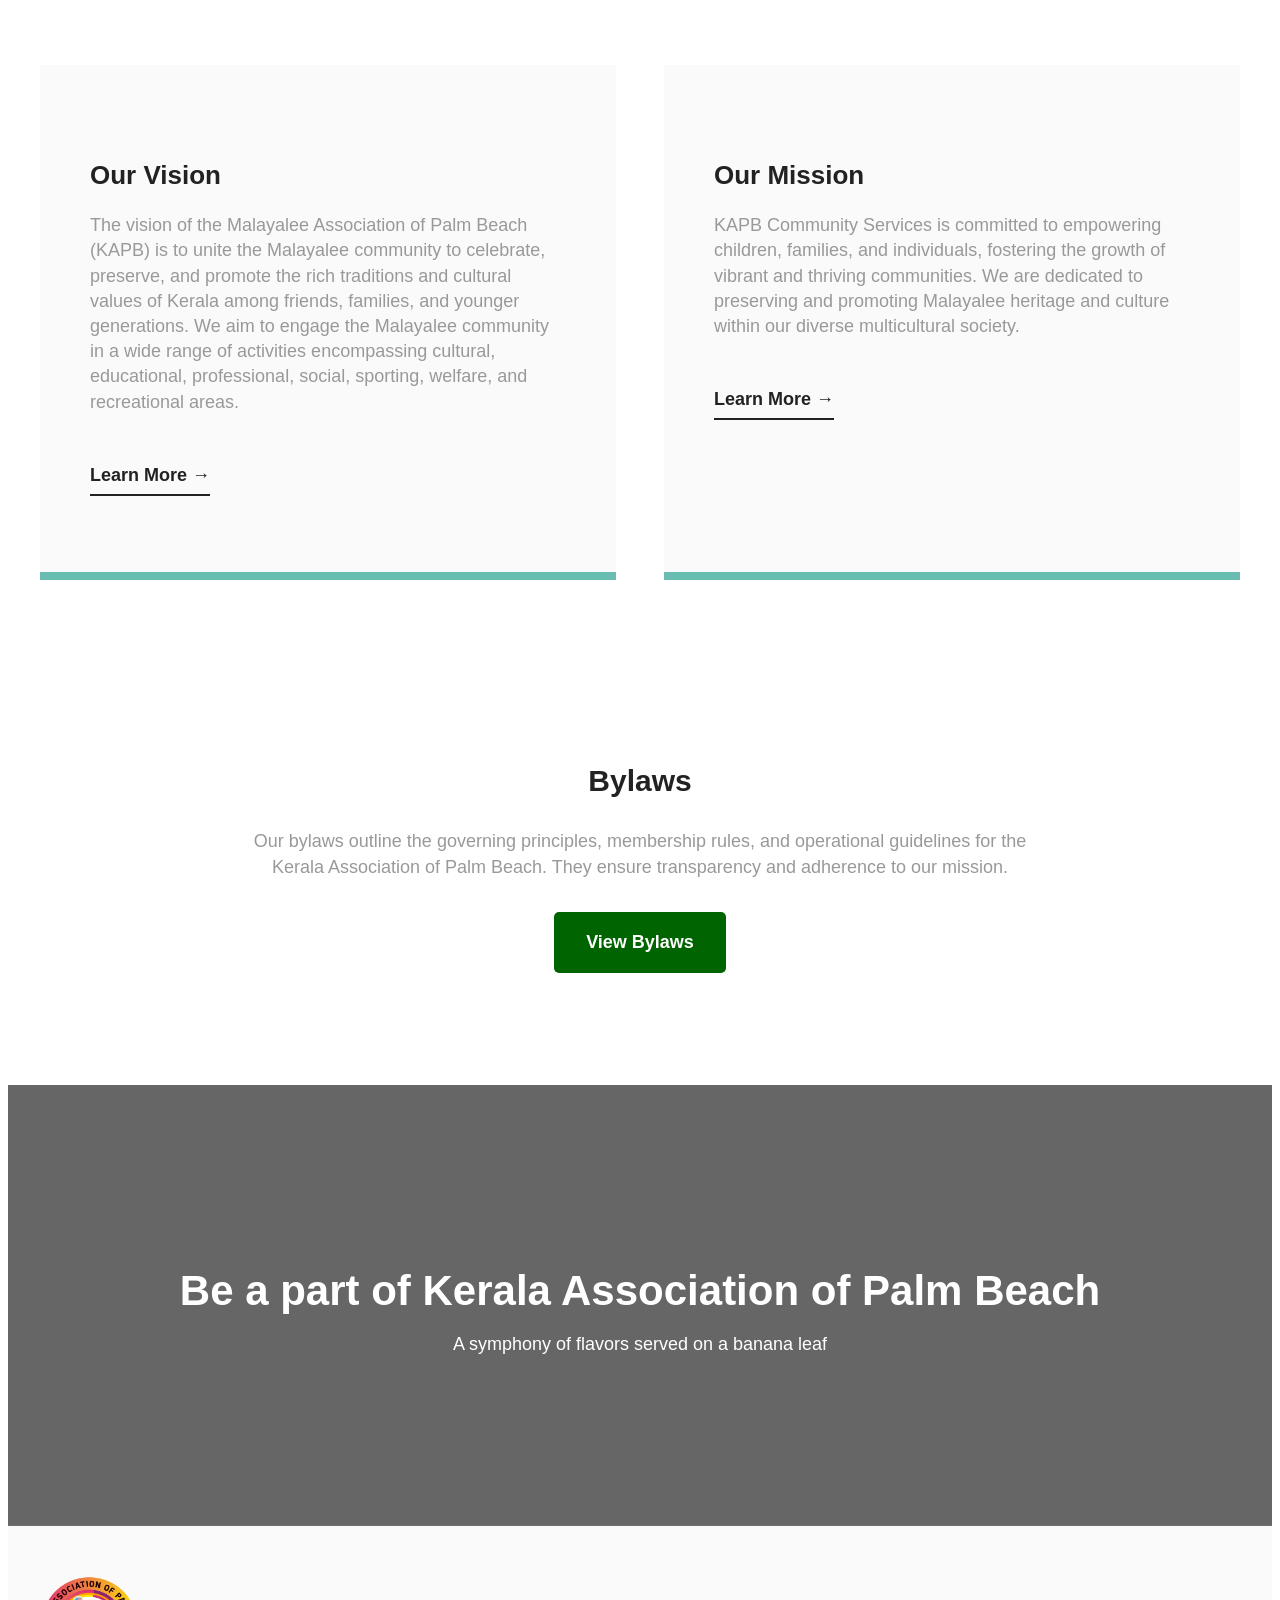
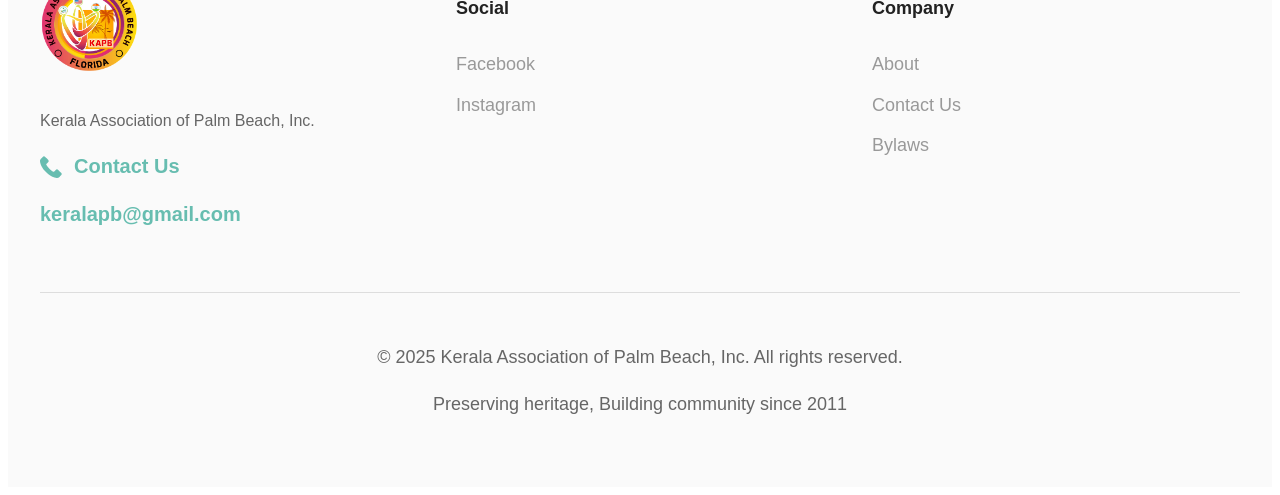
==== commit e1e15fae: "Update index.html" ====
--- a/index.html
+++ b/index.html
@@ -30,7 +30,6 @@
                         <li><a href="#bylaws">Bylaws</a></li>
                     </ul>
                 </li>
-                <li><a href="#teams">Teams</a></li>
                 <li><a href="#contact">Contact Us</a></li>
             </ul>
             <div class="nav-toggle" id="navToggle">
@@ -69,7 +68,7 @@
 </script>
 
         <!-- What We Do -->
-    <section class="what-we-do">
+    <section class="what-we-do" id="teams">
         <div class="wwd-container">
             <div class="wwd-content">
                 <p class="about-label">WHAT WE DO</p>
@@ -186,7 +185,6 @@
             <div class="footer-col">
                 <h3>Company</h3>
                 <a href="#about">About</a>
-                <a href="#teams">Teams</a>
                 <a href="mailto:keralapb@gmail.com">Contact Us</a>
                 <a href="bylaws.pdf" target="_blank">Bylaws</a>
             </div>
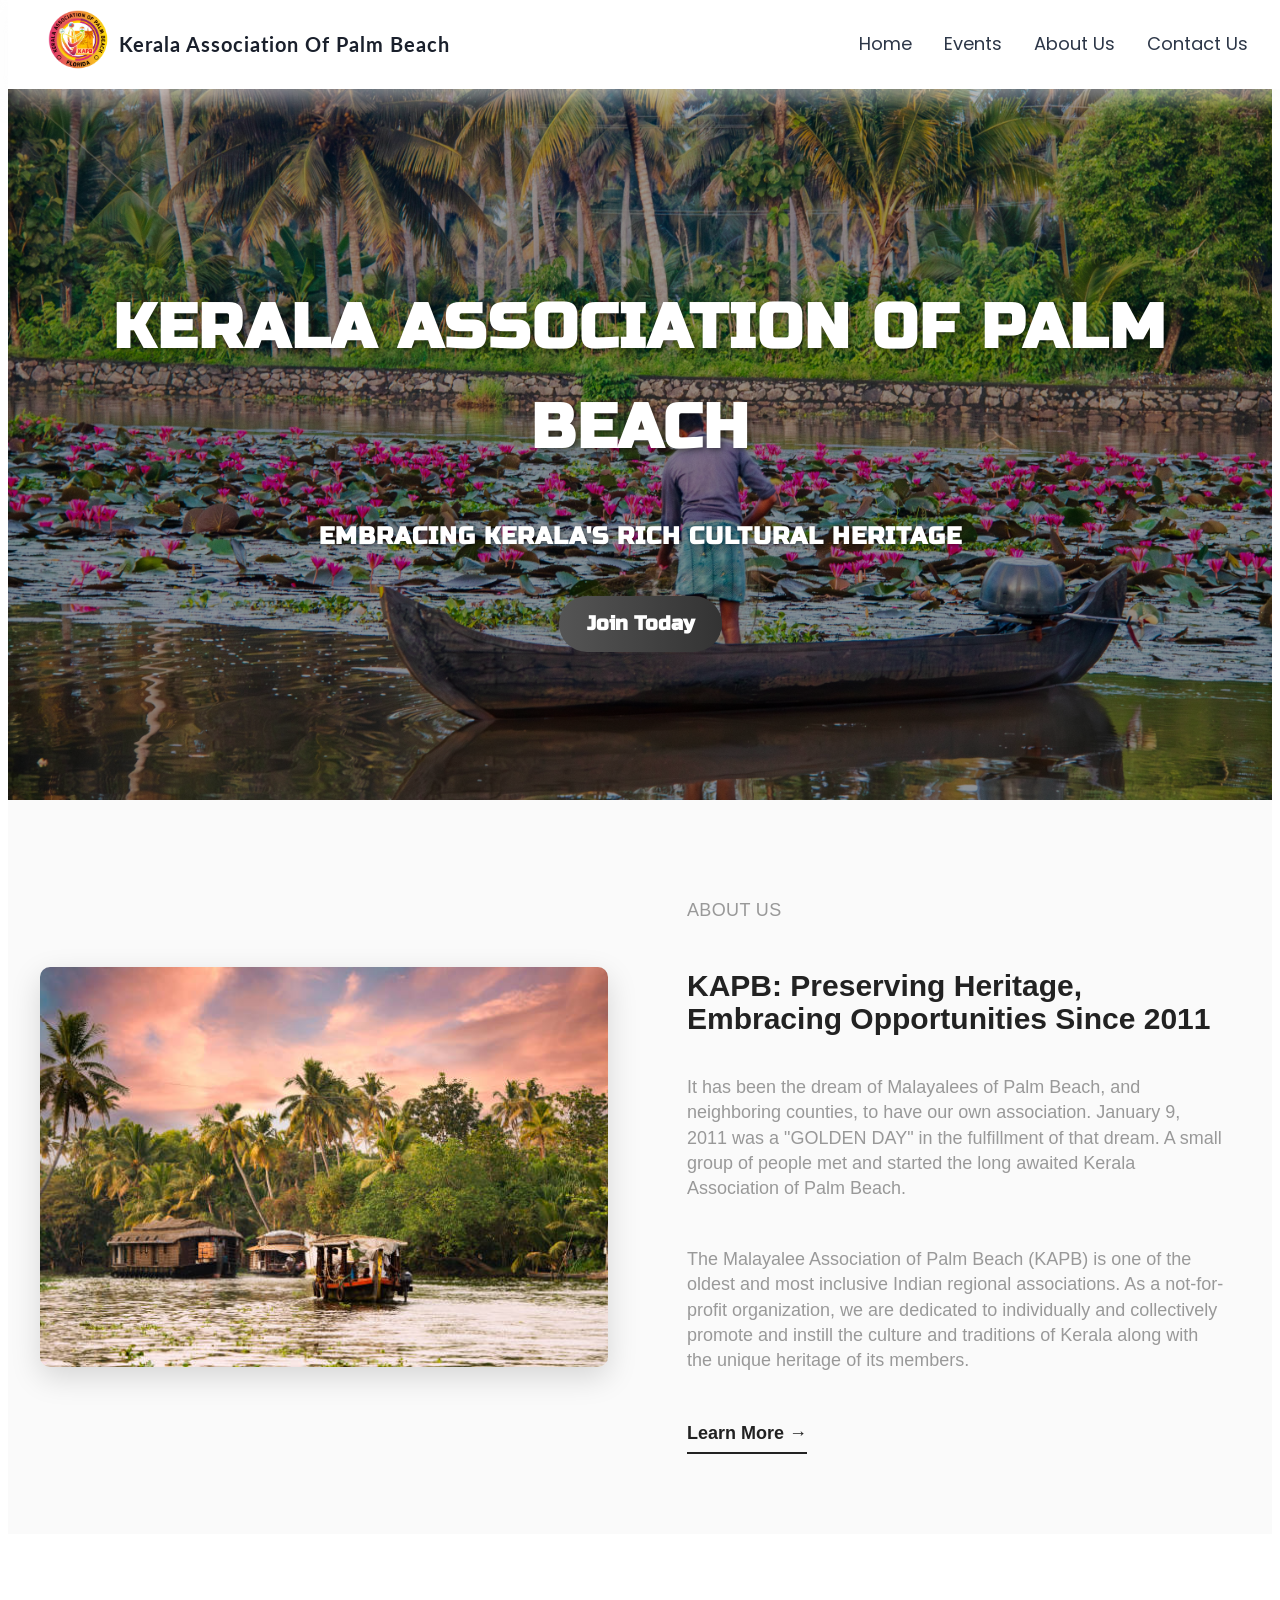
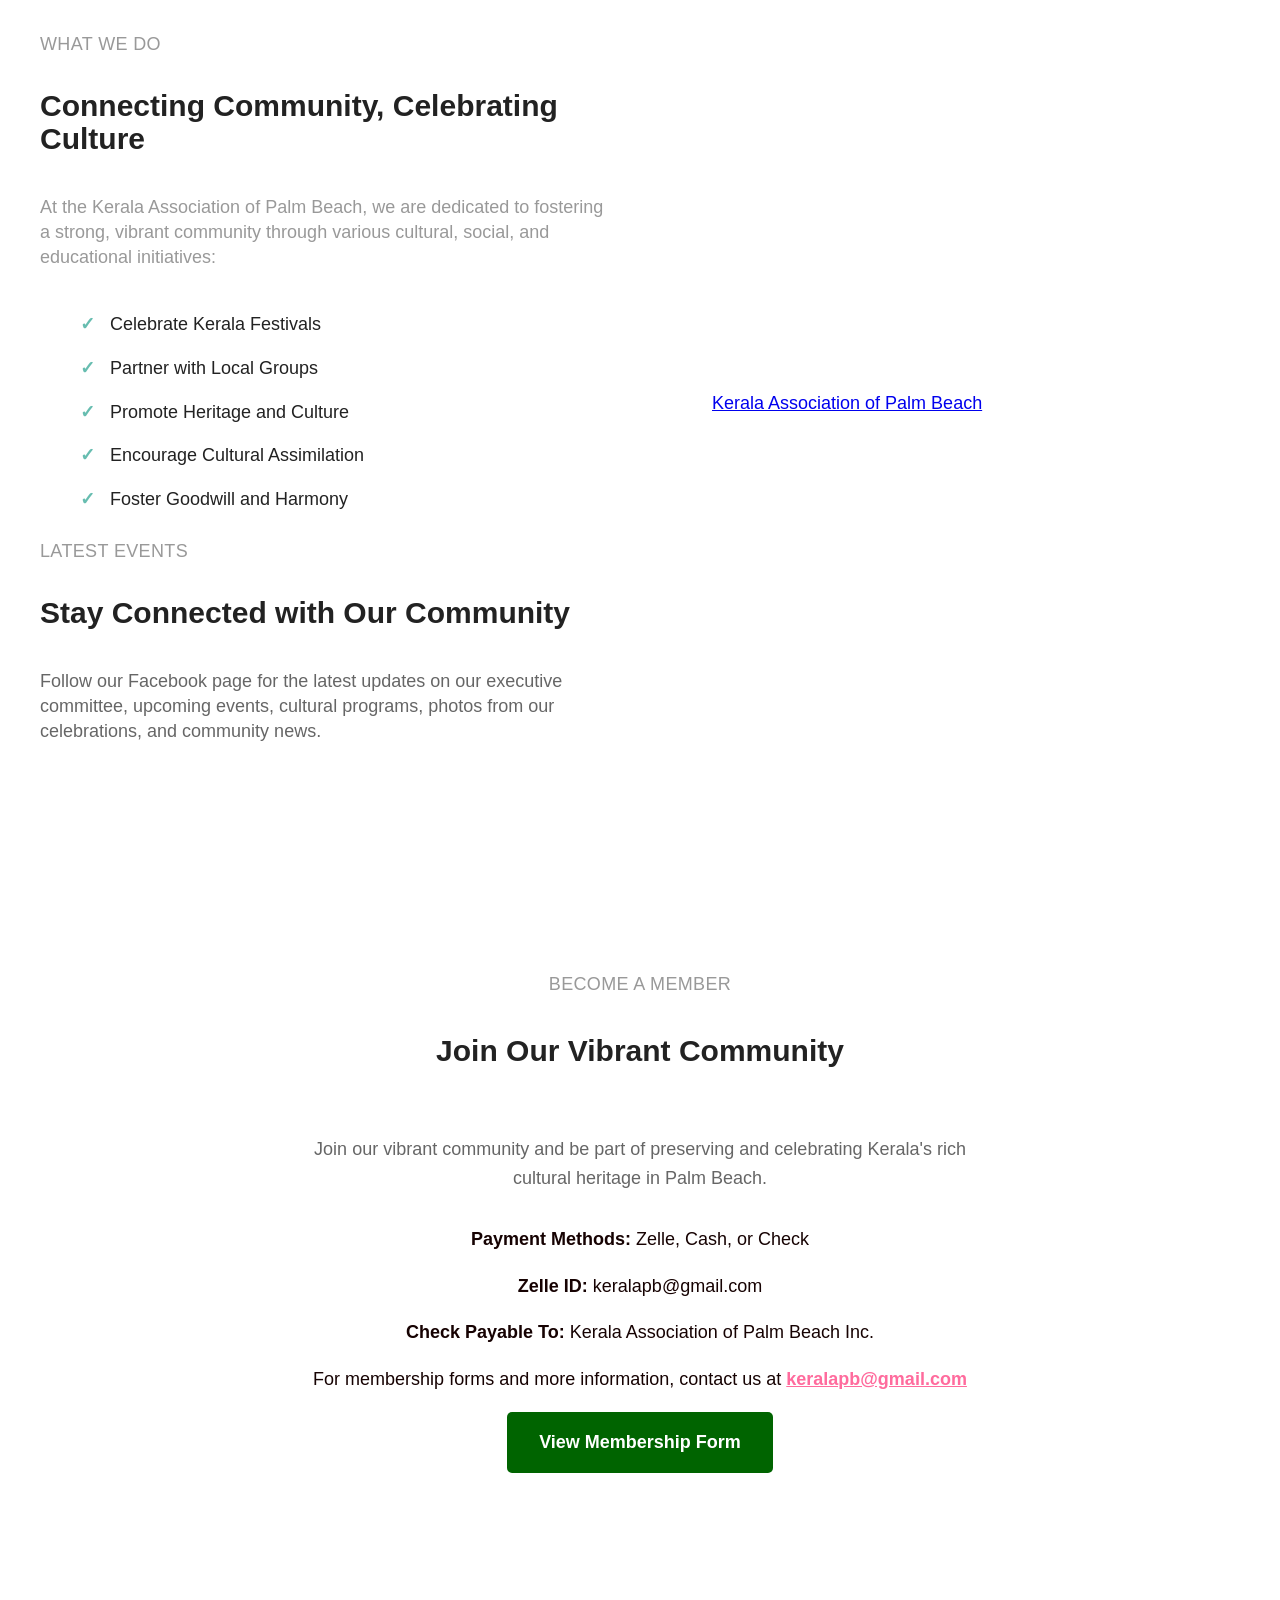
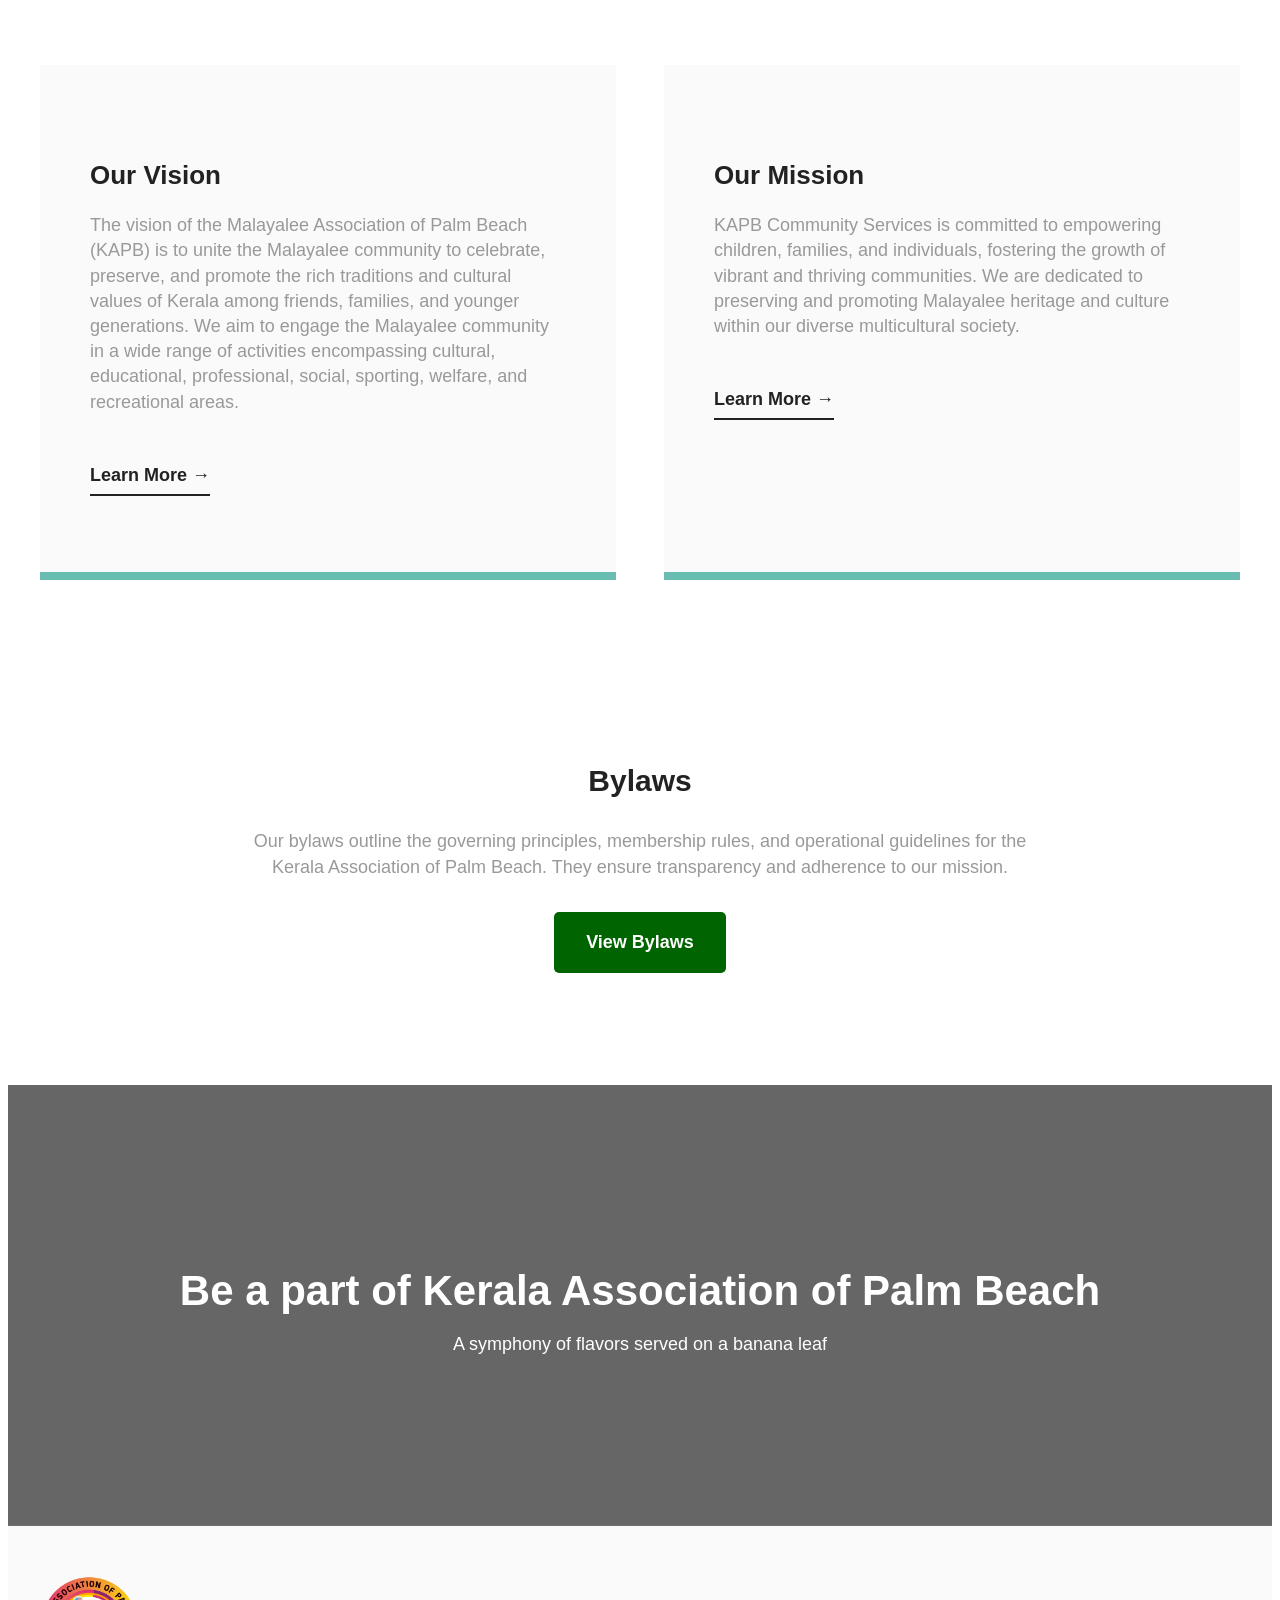
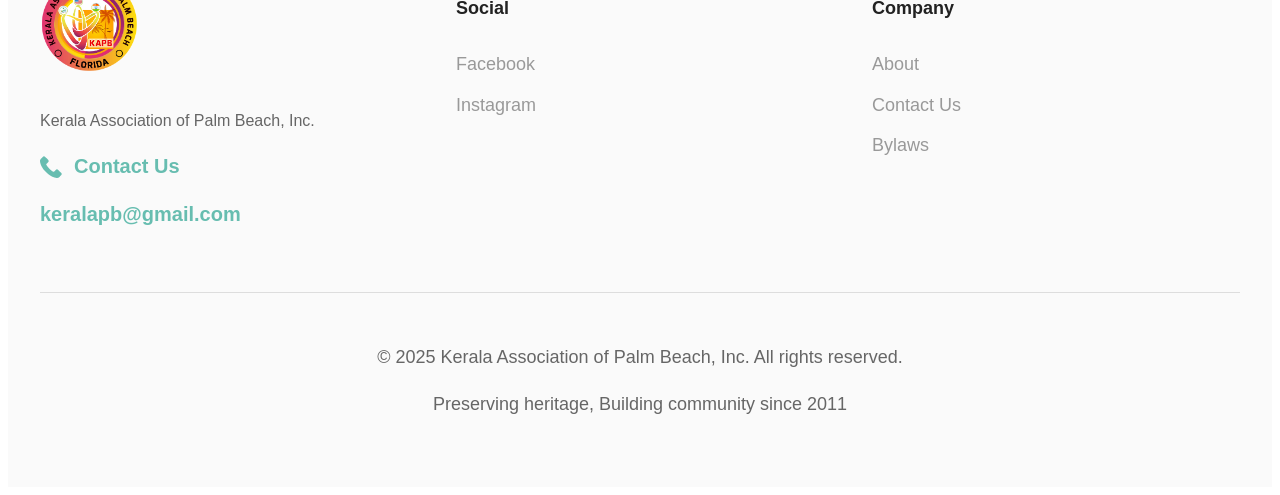
==== commit 96e6c318: "Update index.html ad id home" ====
--- a/index.html
+++ b/index.html
@@ -41,7 +41,7 @@
     </nav>
 
     <!-- Hero Section -->
-    <section class="hero">
+    <section class="hero" id="home">
     <h1>Kerala Association of Palm Beach</h1>
     <h2>Embracing Kerala's Rich Cultural Heritage</h2>
      <a href="#membership" class="join-button">Join Today</a>
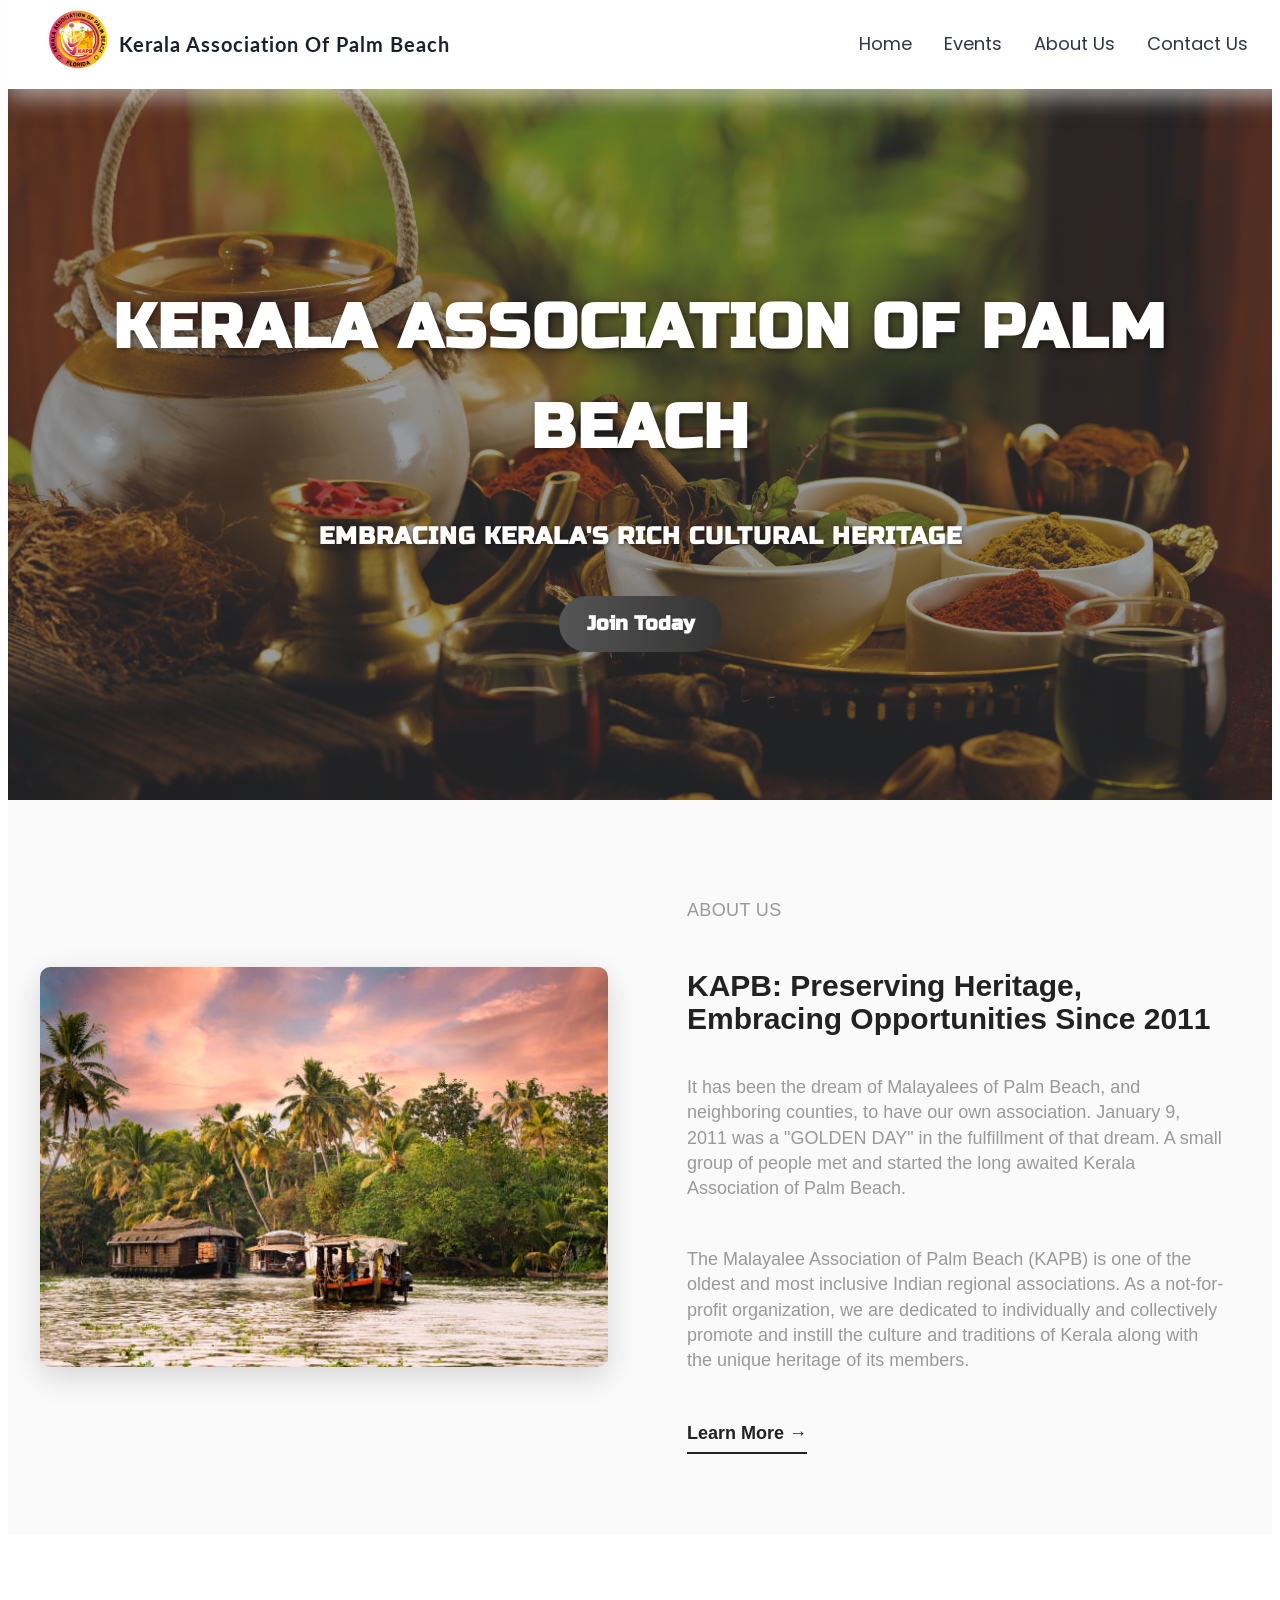
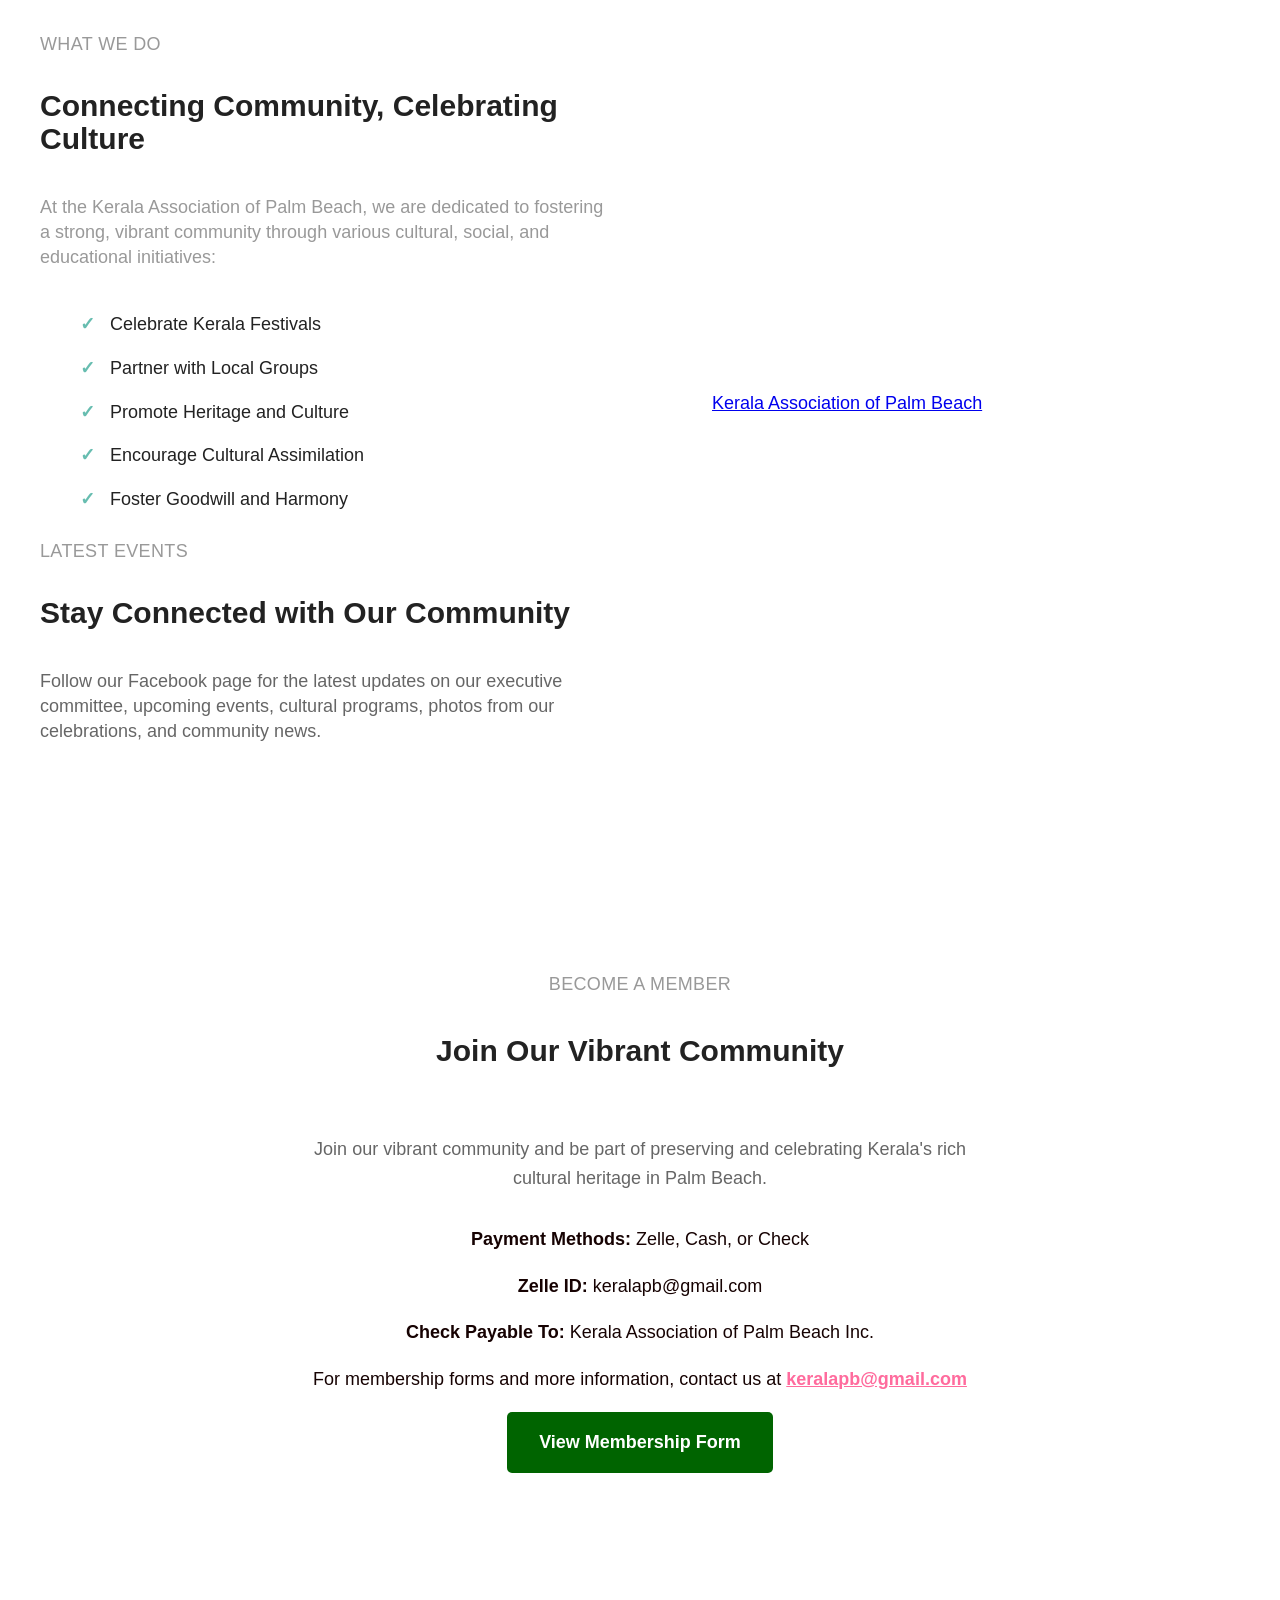
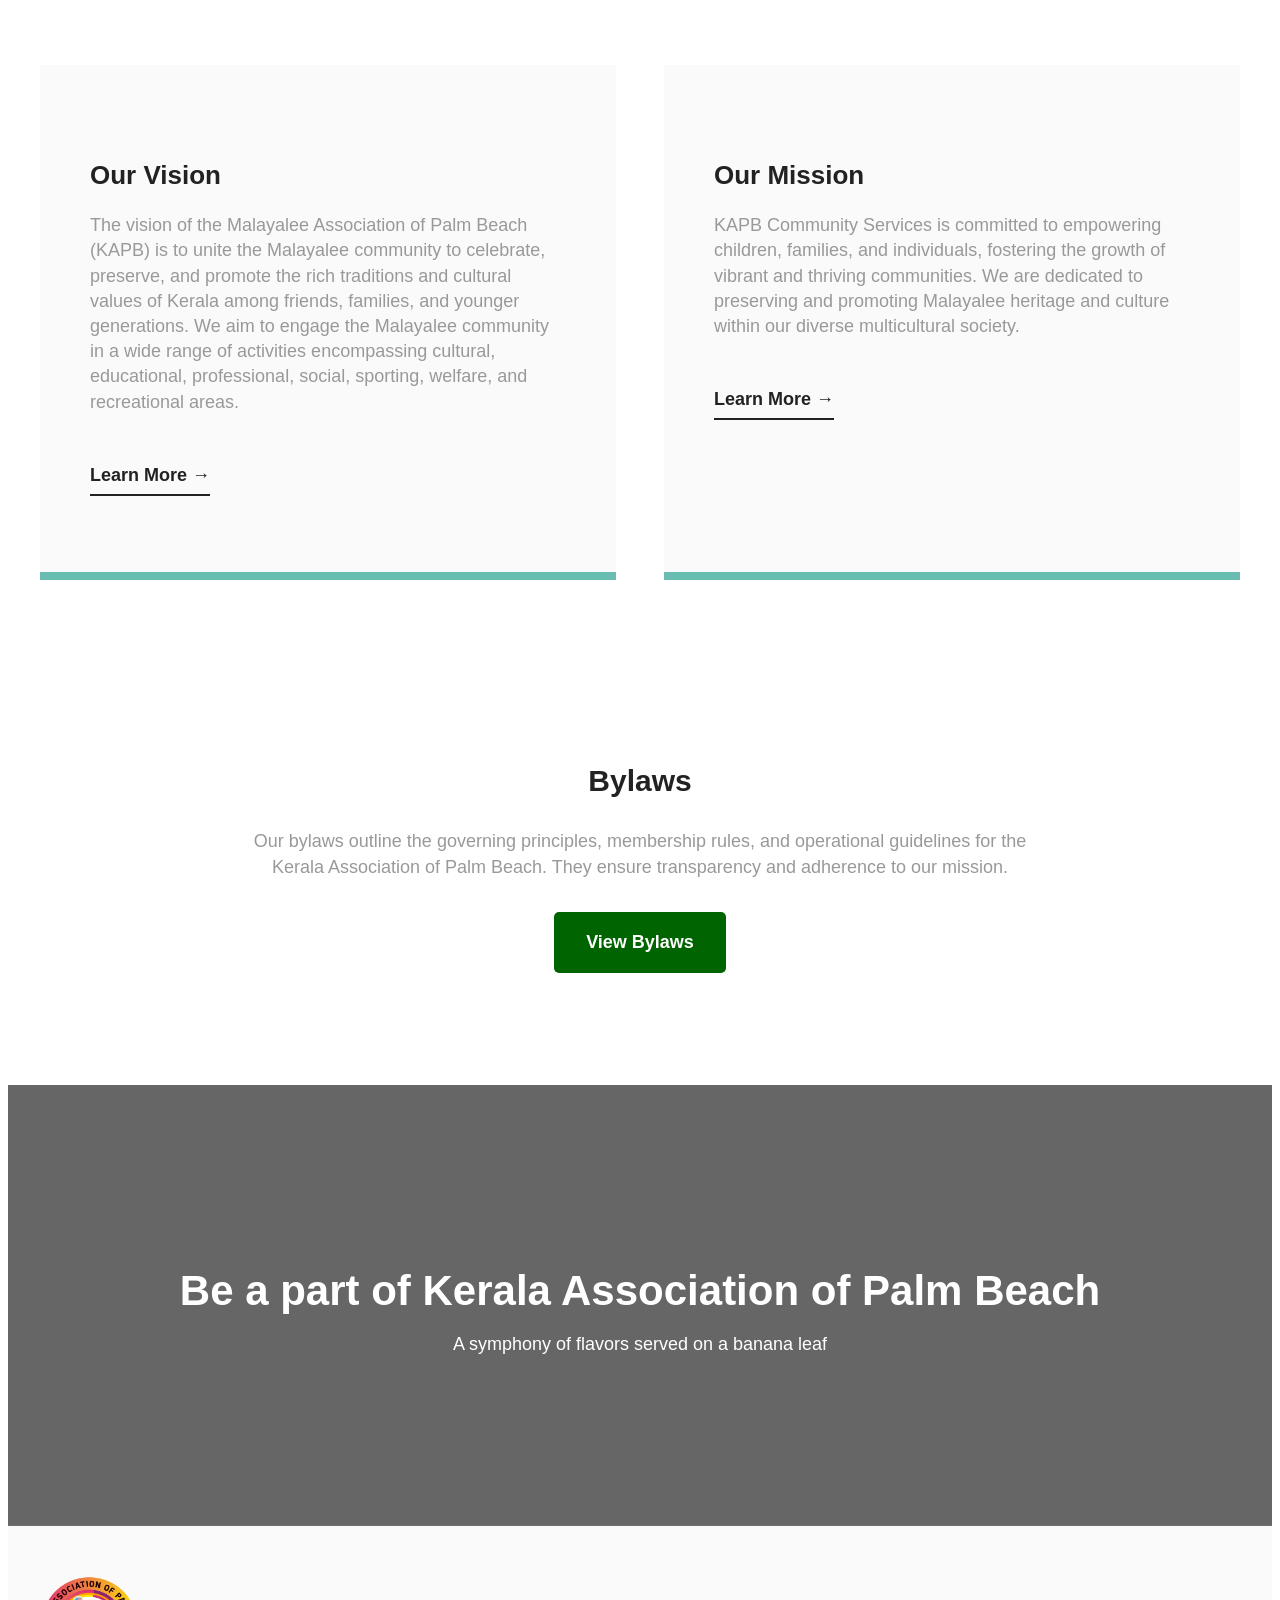
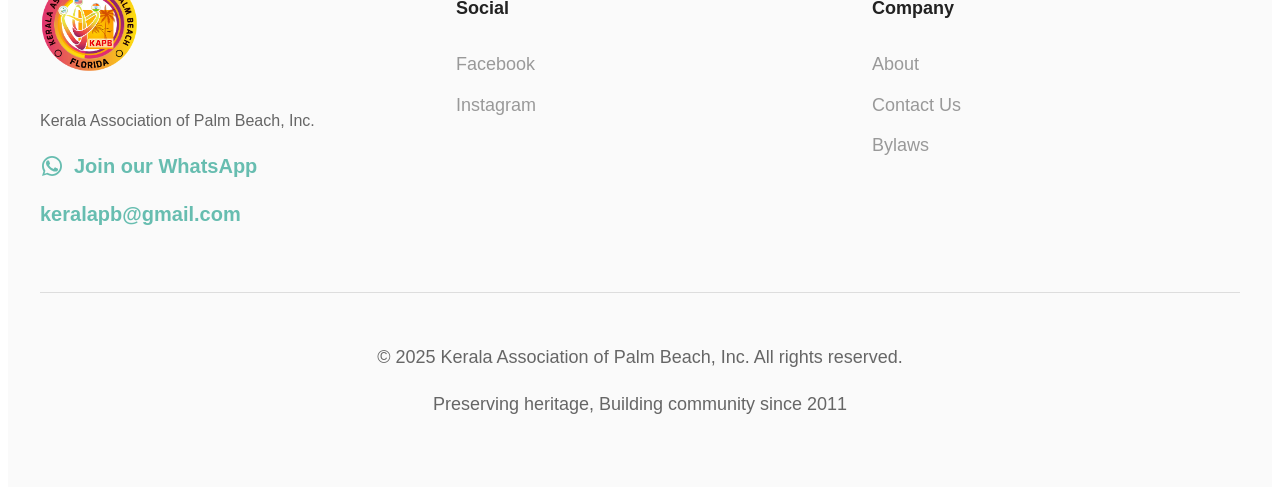
==== commit f787d007: "Fix broken footer/social links and hero image path Replace placeholder phone number with WhatsApp co" ====
--- a/index.html
+++ b/index.html
@@ -62,10 +62,6 @@
     </section>
 
     <!-- Teams Section -->
-<div id="fb-root"></div>
-<script async defer crossorigin="anonymous" 
-    src="https://connect.facebook.net/en_US/sdk.js#xfbml=1&version=v18.0">
-</script>
 
         <!-- What We Do -->
     <section class="what-we-do" id="teams">
@@ -168,9 +164,9 @@
                 <img src="images/kapb-logo.png" alt="KAPB Logo">
                 <p style="color: #666; font-size: 16px;">Kerala Association of Palm Beach, Inc.</p>
                 <div class="footer-contact">
-                    <a href="tel:+15551234567">
-                        <svg class="phone-icon" viewBox="0 0 24 24"><path d="M18.2462 15.8765C17.4622 15.1024 16.4833 15.1024 15.7042 15.8765C15.1099 16.4658 14.5156 17.0551 13.9313 17.6544C13.7715 17.8192 13.6366 17.8542 13.4419 17.7443C13.0573 17.5346 12.6478 17.3648 12.2782 17.135C10.5552 16.0513 9.1119 14.6579 7.8334 13.0898C7.19914 12.3107 6.63479 11.4766 6.24025 10.5377C6.16035 10.3479 6.17533 10.2231 6.33015 10.0683C6.92446 9.49395 7.50378 8.90463 8.0881 8.31532C8.90215 7.49628 8.90215 6.5374 8.0831 5.71336C7.61865 5.2439 7.15419 4.78444 6.68973 4.31499C6.21029 3.83555 5.73584 3.35111 5.25141 2.87667C4.46732 2.11256 3.48847 2.11256 2.70937 2.88166C2.11007 3.47097 1.53574 4.07527 0.926454 4.65459C0.362113 5.18897 0.077445 5.84321 0.0175149 6.60731C-0.0773744 7.85086 0.22727 9.02449 0.656769 10.1682C1.53574 12.5354 2.87418 14.6379 4.49729 16.5657C6.68973 19.1727 9.30668 21.2352 12.3681 22.7235C13.7465 23.3927 15.1748 23.9071 16.728 23.992C17.7968 24.052 18.7257 23.7823 19.4698 22.9482C19.9792 22.3789 20.5536 21.8595 21.0929 21.3152C21.892 20.5061 21.897 19.5272 21.1029 18.7282C20.154 17.7743 19.2001 16.8254 18.2462 15.8765Z"/></svg>
-                        Contact Us
+                    <a href="https://chat.whatsapp.com/LUVB4TjvDBxCzdS52EULr7?s=cl&p=i&mlu=4" target="_blank" rel="noopener">
+                        <svg class="phone-icon" viewBox="0 0 24 24"><path d="M17.472 14.382c-.297-.149-1.758-.867-2.03-.967-.273-.099-.471-.148-.67.15-.197.297-.767.966-.94 1.164-.173.199-.347.223-.644.075-.297-.15-1.255-.463-2.39-1.475-.883-.788-1.48-1.761-1.653-2.059-.173-.297-.018-.458.13-.606.134-.133.298-.347.446-.52.149-.174.198-.298.298-.497.099-.198.05-.371-.025-.52-.075-.149-.669-1.612-.916-2.207-.242-.579-.487-.5-.669-.51-.173-.008-.371-.01-.57-.01-.198 0-.52.074-.792.372-.272.297-1.04 1.016-1.04 2.479 0 1.462 1.065 2.875 1.213 3.074.149.198 2.096 3.2 5.077 4.487.709.306 1.262.489 1.694.625.712.227 1.36.195 1.871.118.571-.085 1.758-.719 2.006-1.413.248-.694.248-1.289.173-1.413-.074-.124-.272-.198-.57-.347z"/><path d="M12.004 2C6.486 2 2.004 6.482 2.004 12c0 1.85.505 3.65 1.463 5.21L2 22l4.897-1.437A9.96 9.96 0 0012.004 22C17.522 22 22 17.518 22 12S17.522 2 12.004 2zm0 18.15a8.13 8.13 0 01-4.147-1.135l-.297-.176-3.058.898.907-2.98-.194-.306A8.145 8.145 0 013.85 12c0-4.5 3.652-8.15 8.154-8.15S20.15 7.5 20.15 12s-3.646 8.15-8.146 8.15z"/></svg>
+                        Join our WhatsApp
                     </a>
                 </div>
                 <div class="footer-contact">
@@ -180,13 +176,13 @@
             <div class="footer-col">
                 <h3>Social</h3>
                 <a href="https://www.facebook.com/KAPBTeam" target="_blank">Facebook</a>
-                <a href="https://www.instagram.com" target="_blank">Instagram</a>
+                <a href="https://www.instagram.com/keralapb2010/" target="_blank">Instagram</a>
             </div>
             <div class="footer-col">
                 <h3>Company</h3>
                 <a href="#about">About</a>
                 <a href="mailto:keralapb@gmail.com">Contact Us</a>
-                <a href="bylaws.pdf" target="_blank">Bylaws</a>
+                <a href="files/ByLaws.pdf" target="_blank">Bylaws</a>
             </div>
         </div>
         <div style="text-align: center; margin-top: 3rem; padding-top: 2rem; border-top: 1px solid #ddd; color: #666;">
@@ -254,7 +250,7 @@
             'images/hero/palmbeach2.jpg',
             'images/hero/backwaters.jpg',
             'images/hero/chinnar.jpg',
-            'images/plambeach.jpeg'
+            'images/hero/plambeach.jpeg'
         ];
 
         const randomImage = heroImages[Math.floor(Math.random() * heroImages.length)];
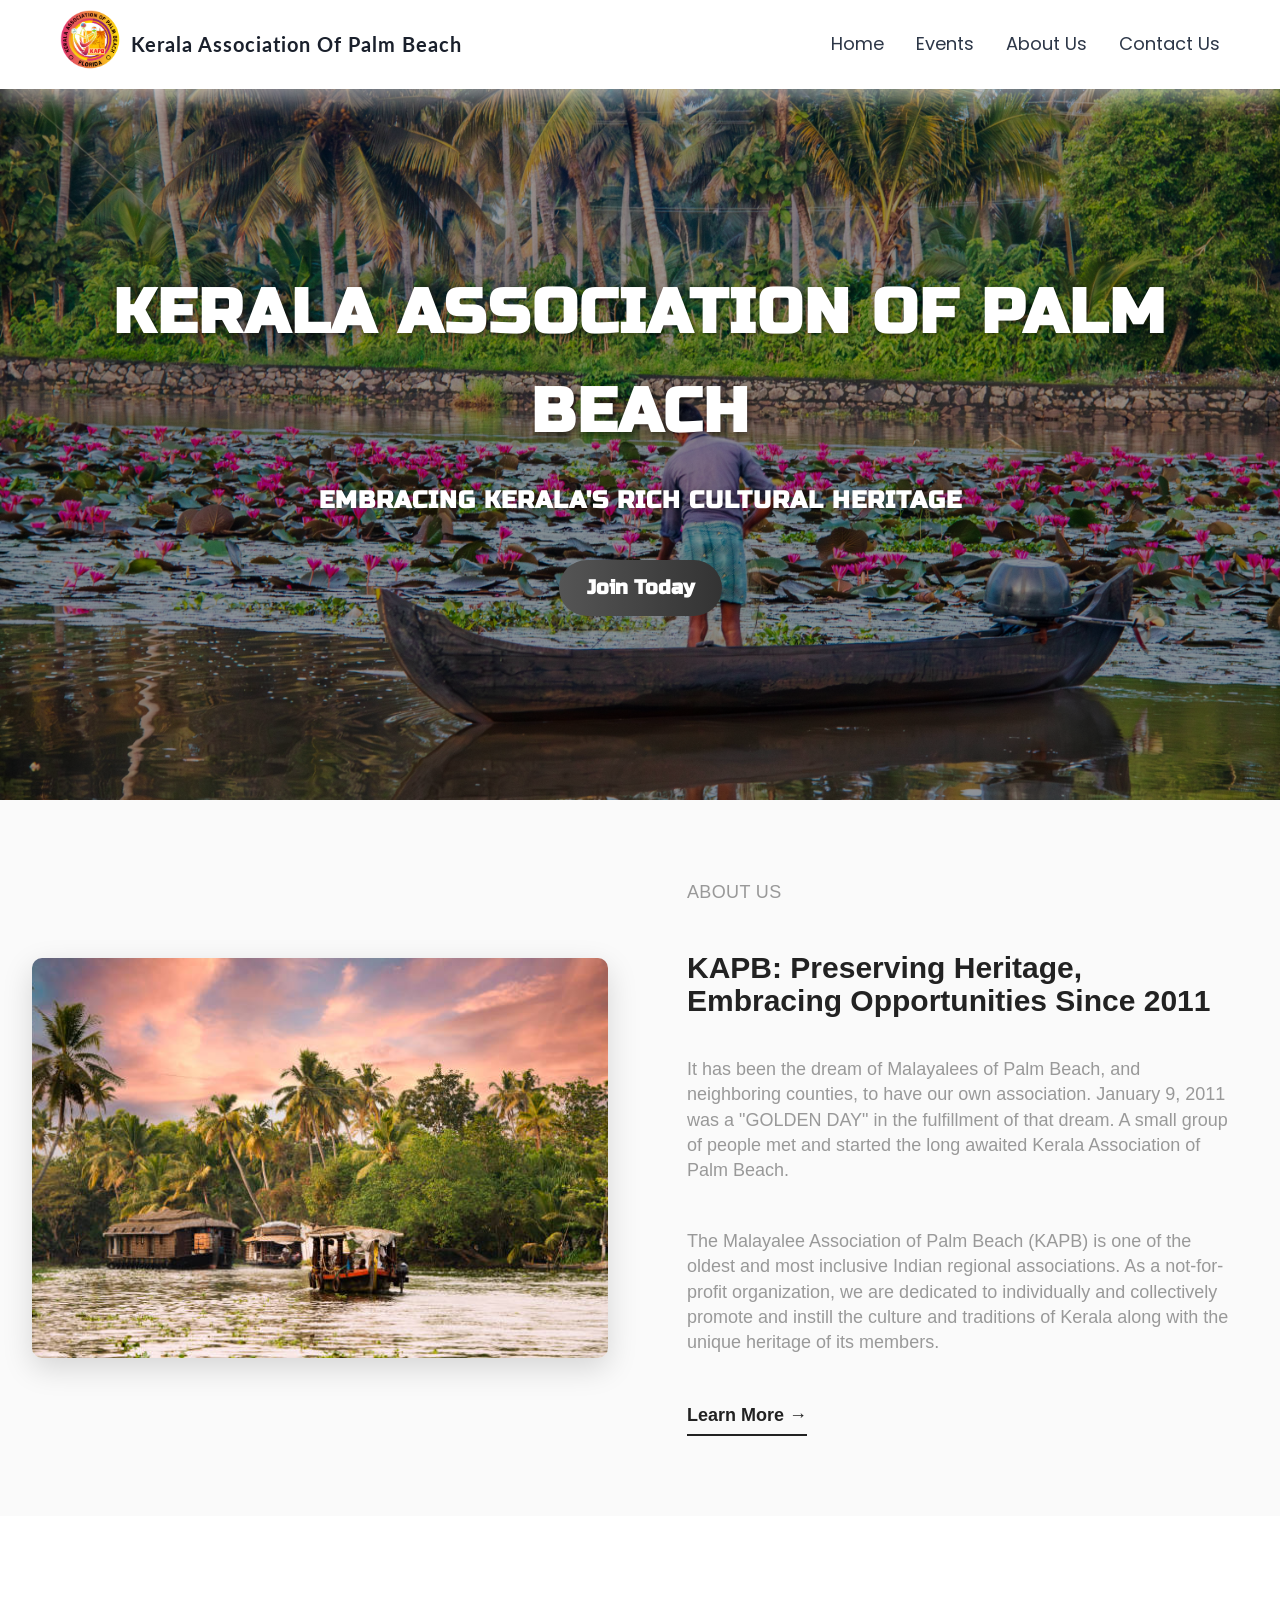
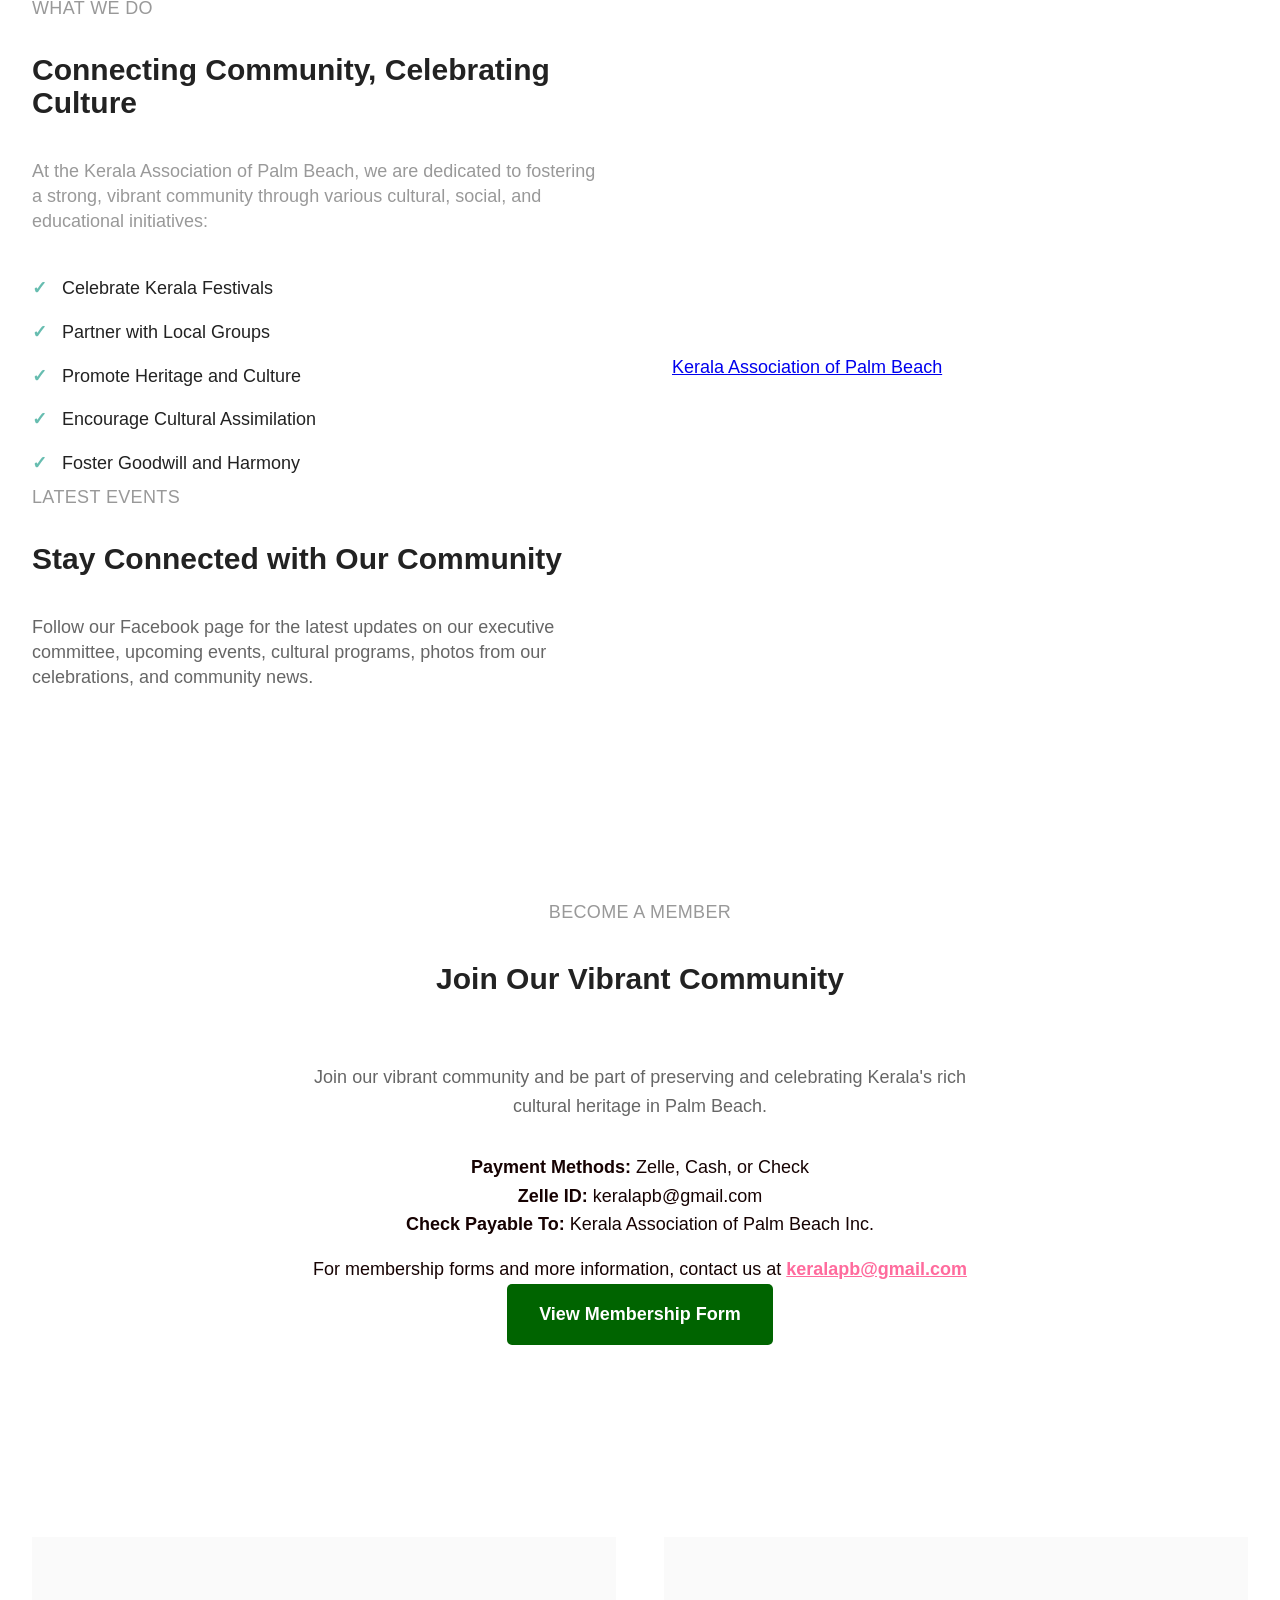
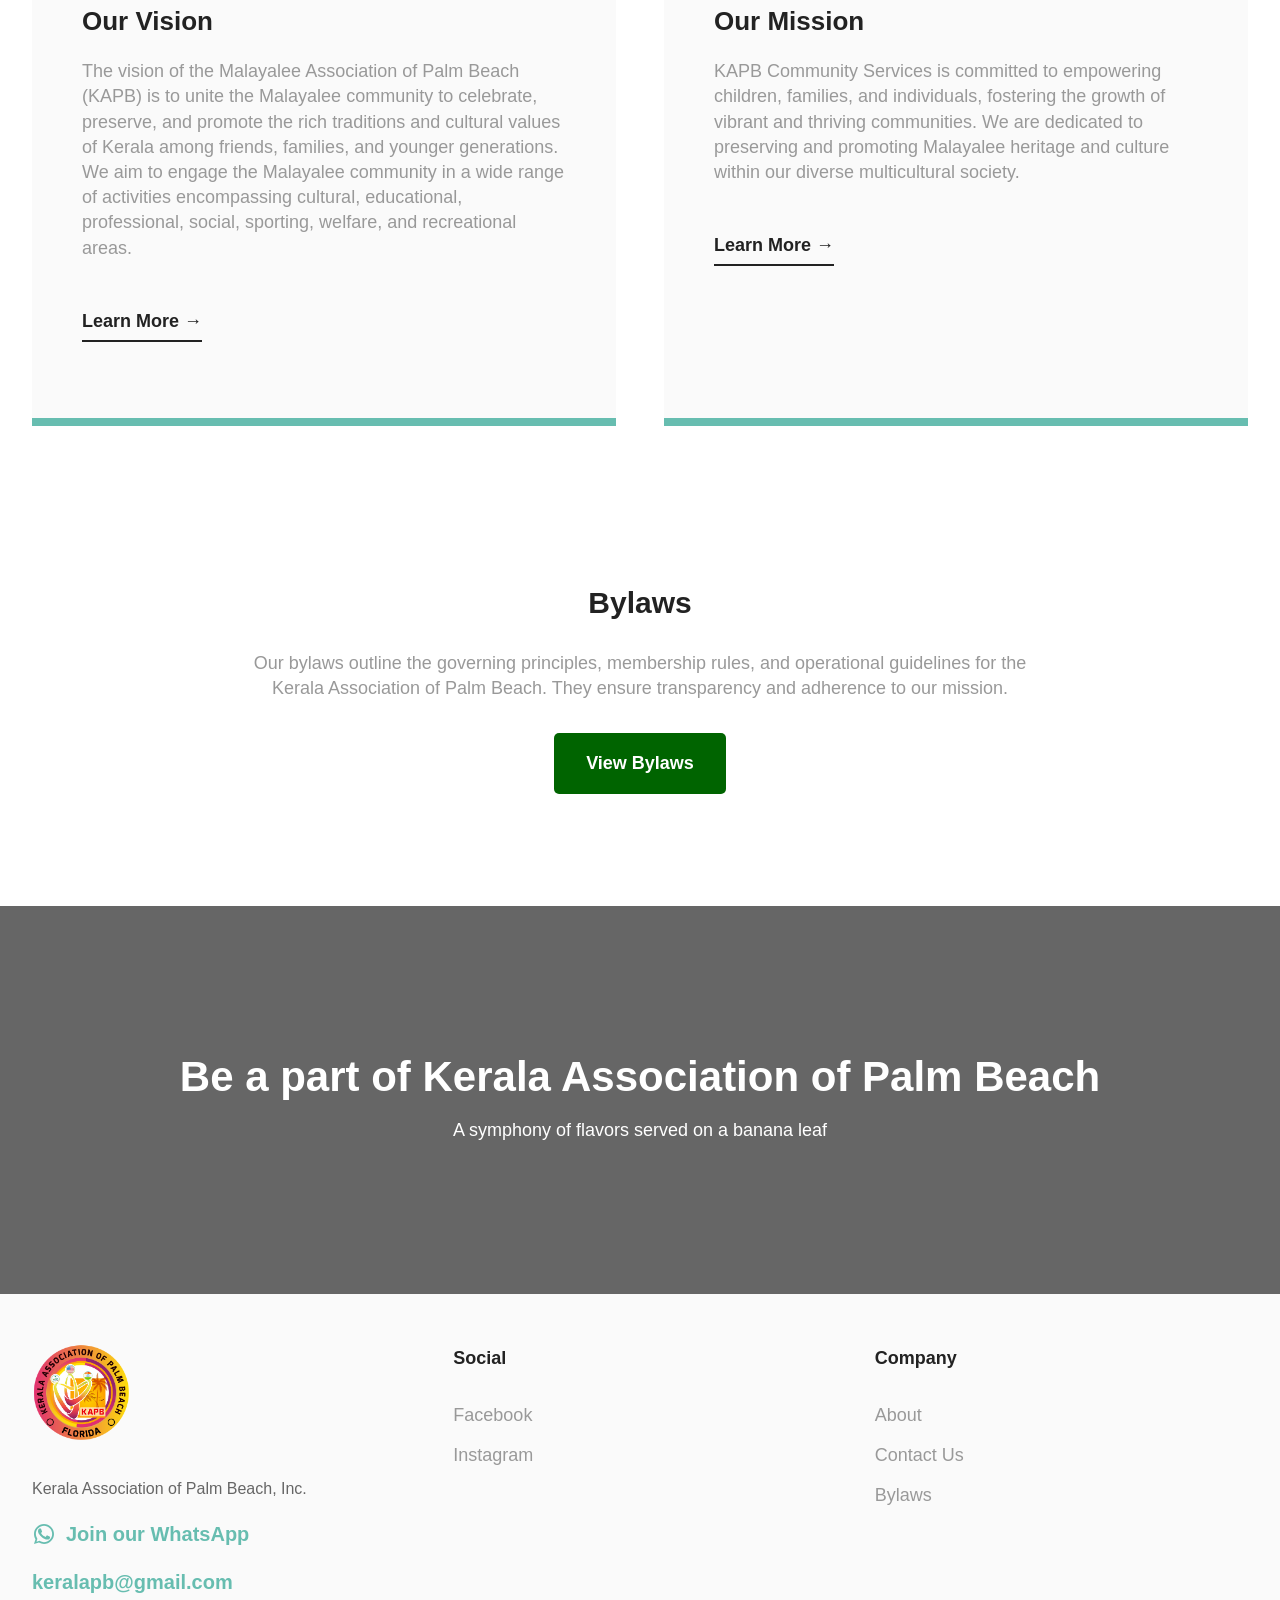
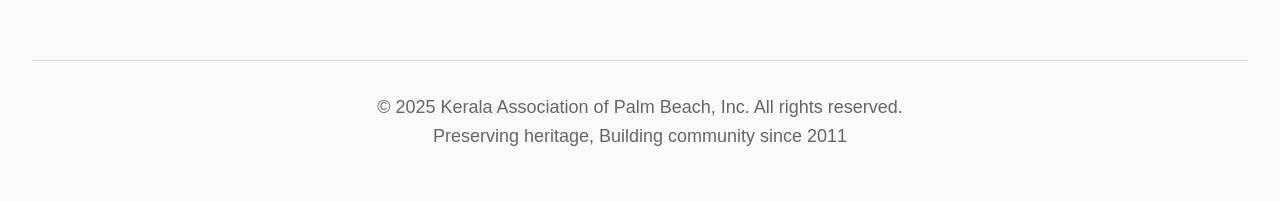
==== commit 8148e284: "Fix stray style tags breaking the global box-sizing reset css/style.css had literal <style>/</style>" ====
--- a/index.html
+++ b/index.html
@@ -85,7 +85,7 @@
             </div>
             <div class="fb-container">
             <div class="fb-wrapper">
-                <div class="fb-page" 
+                <div class="fb-page"
                     data-href="https://www.facebook.com/KAPBTeam"
                     data-tabs="timeline,events"
                     data-width="500"
--- a/css/style.css
+++ b/css/style.css
@@ -1,5 +1,4 @@
-<style>
-        * {
+* {
             margin: 0;
             padding: 0;
             box-sizing: border-box;
@@ -760,5 +759,4 @@
                 padding: 2rem 1rem;
                 min-height: 50vh;
             }
-        }
-    </style>+        }
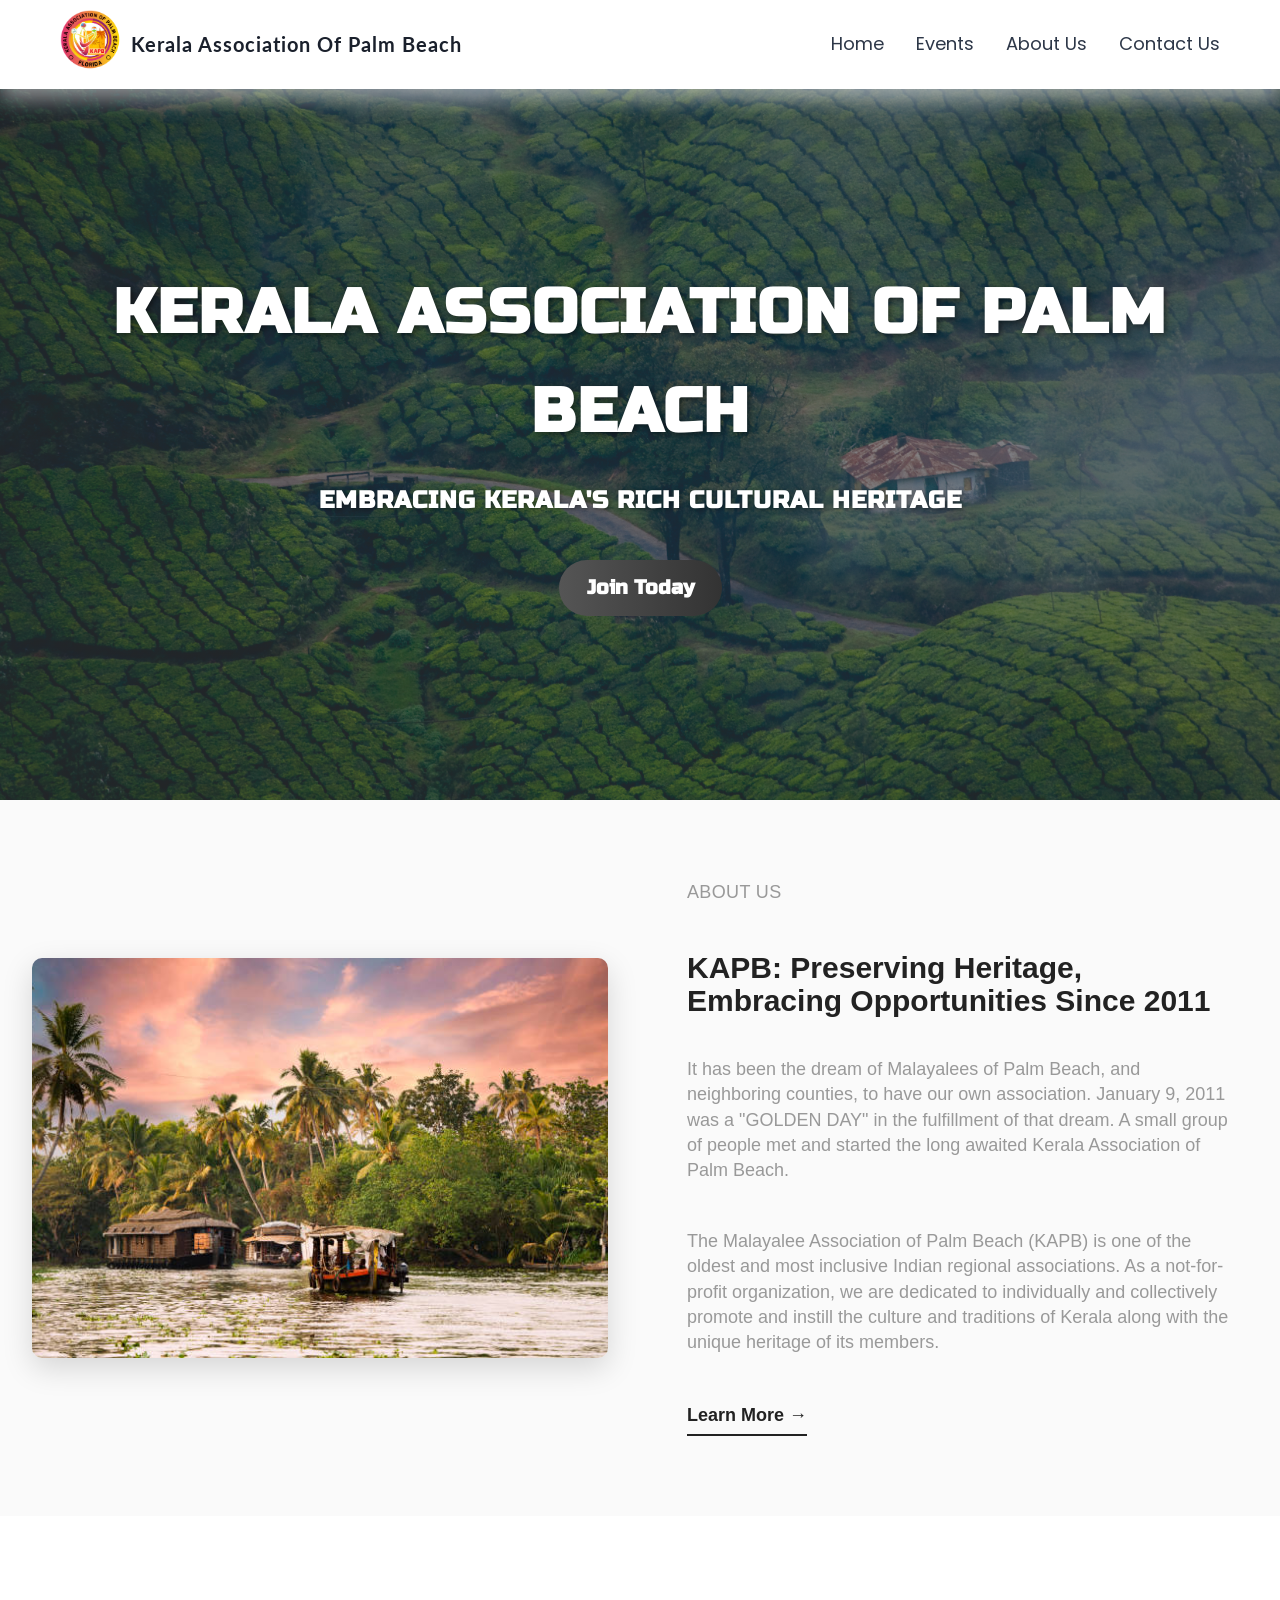
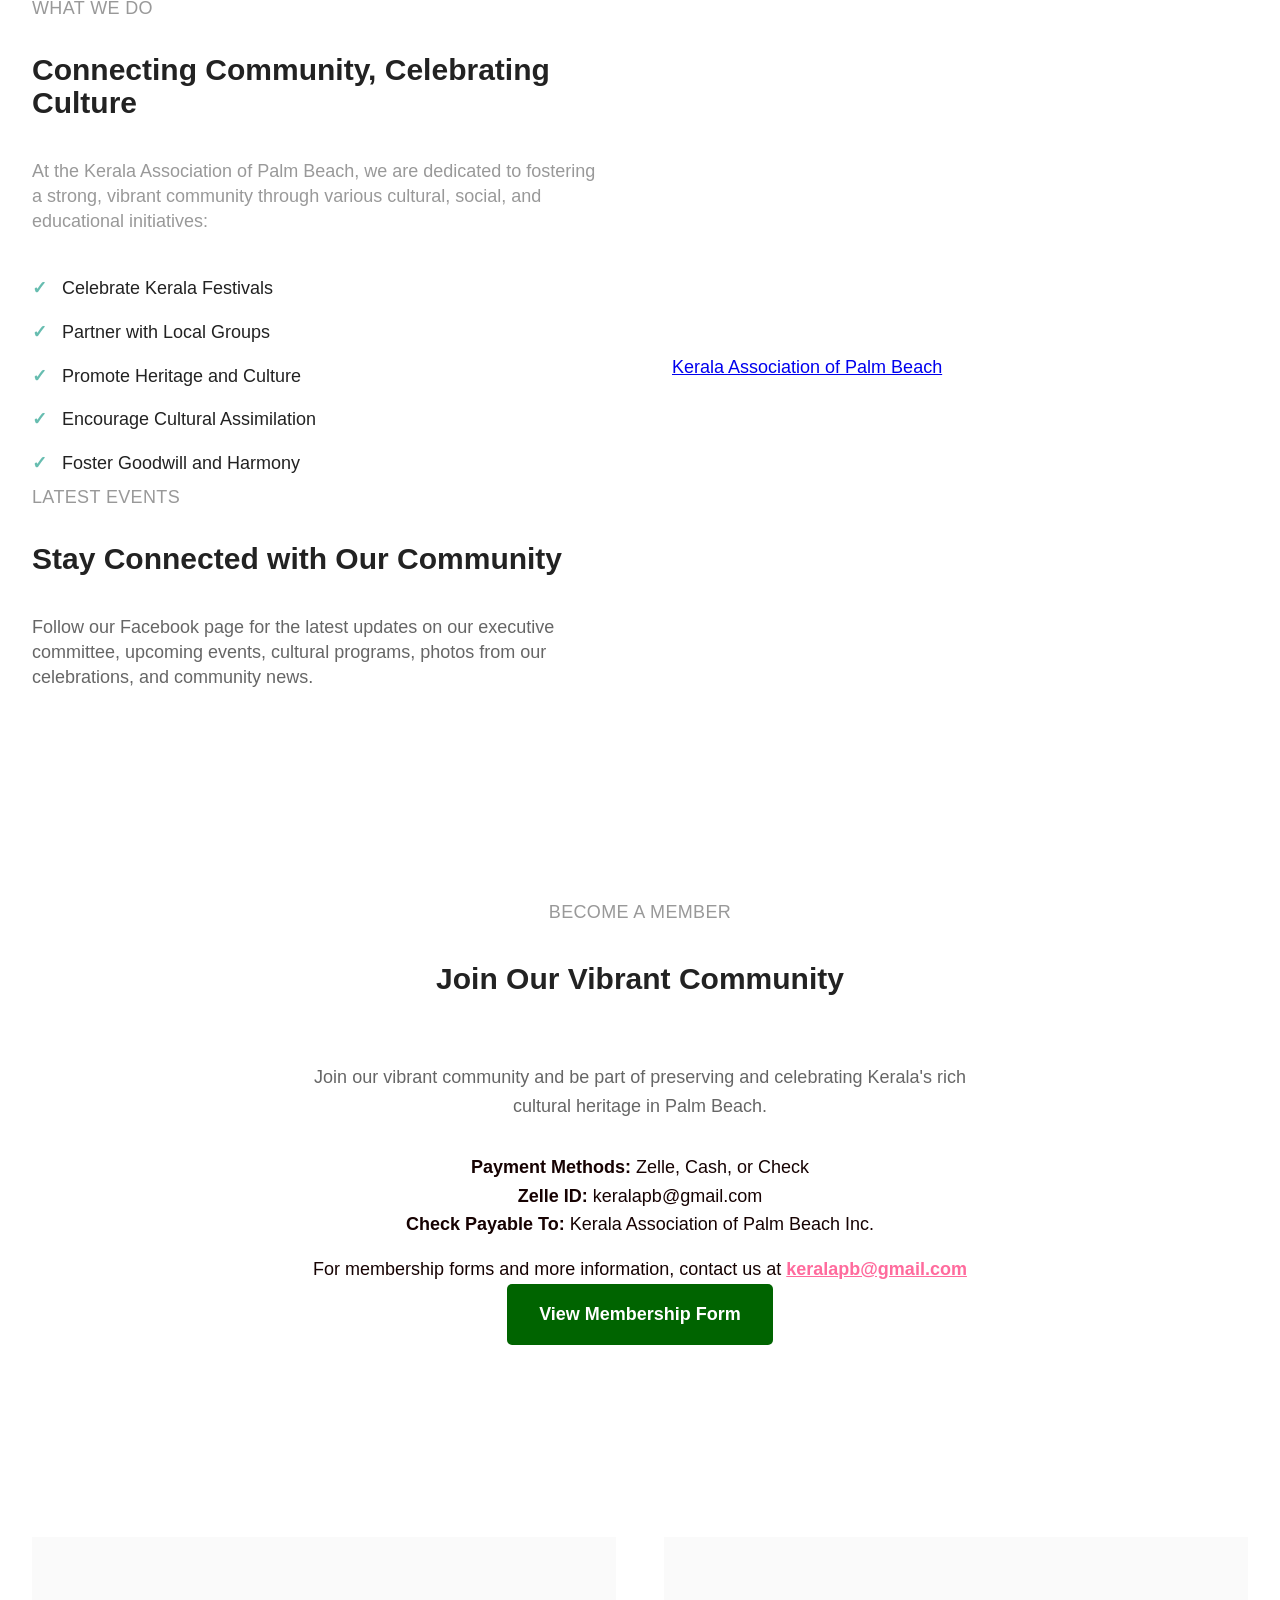
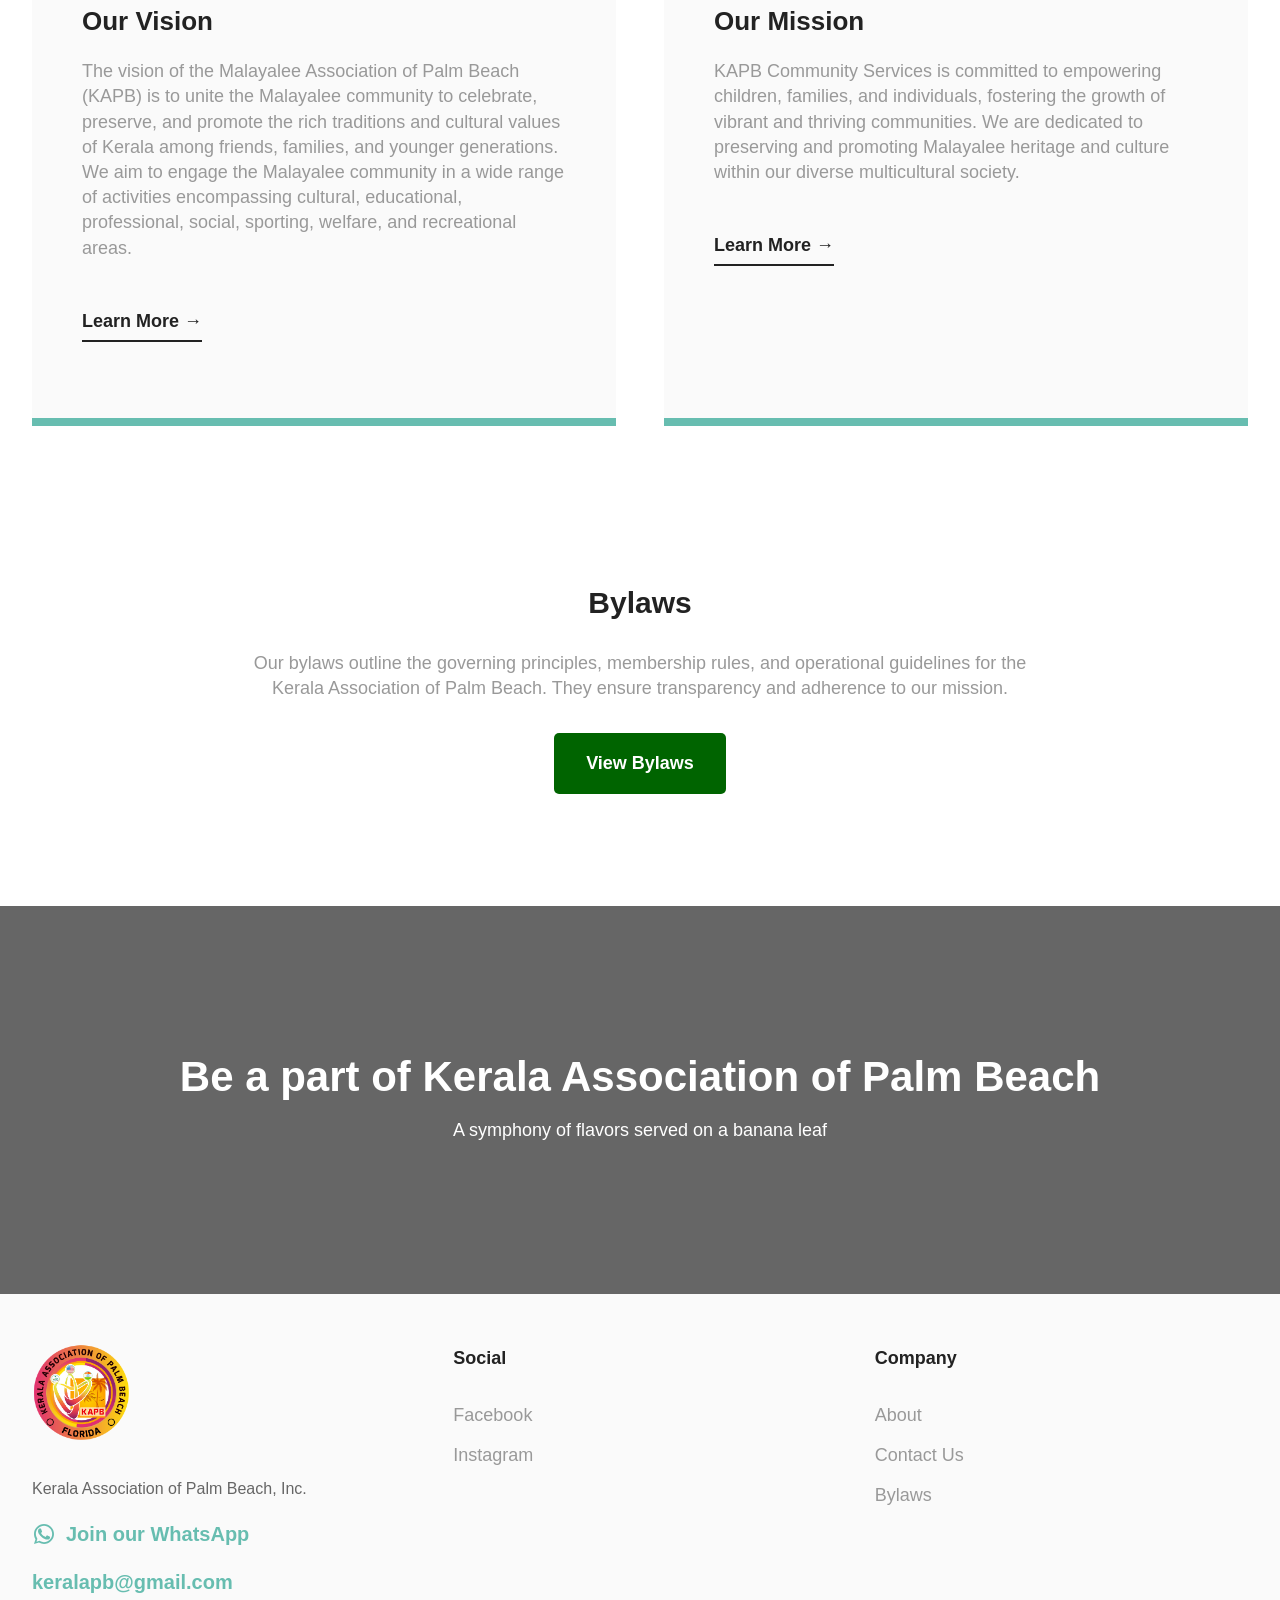
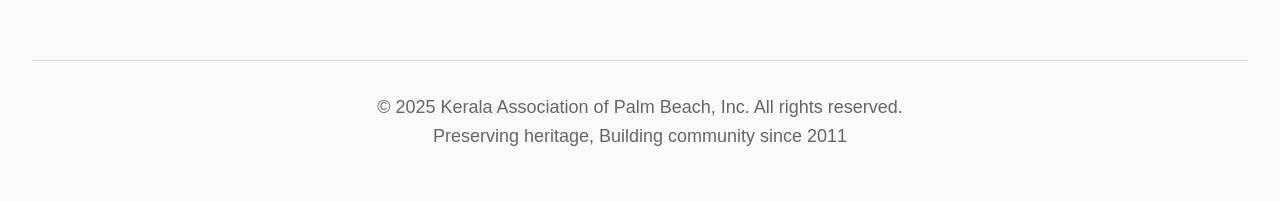
==== commit 8b263881: "Add Membership link to About Us nav dropdown" ====
--- a/index.html
+++ b/index.html
@@ -27,6 +27,7 @@
                 <li>
                     <a href="#about">About Us</a>
                     <ul class="sub-menu">
+                        <li><a href="#membership">Membership</a></li>
                         <li><a href="#bylaws">Bylaws</a></li>
                     </ul>
                 </li>
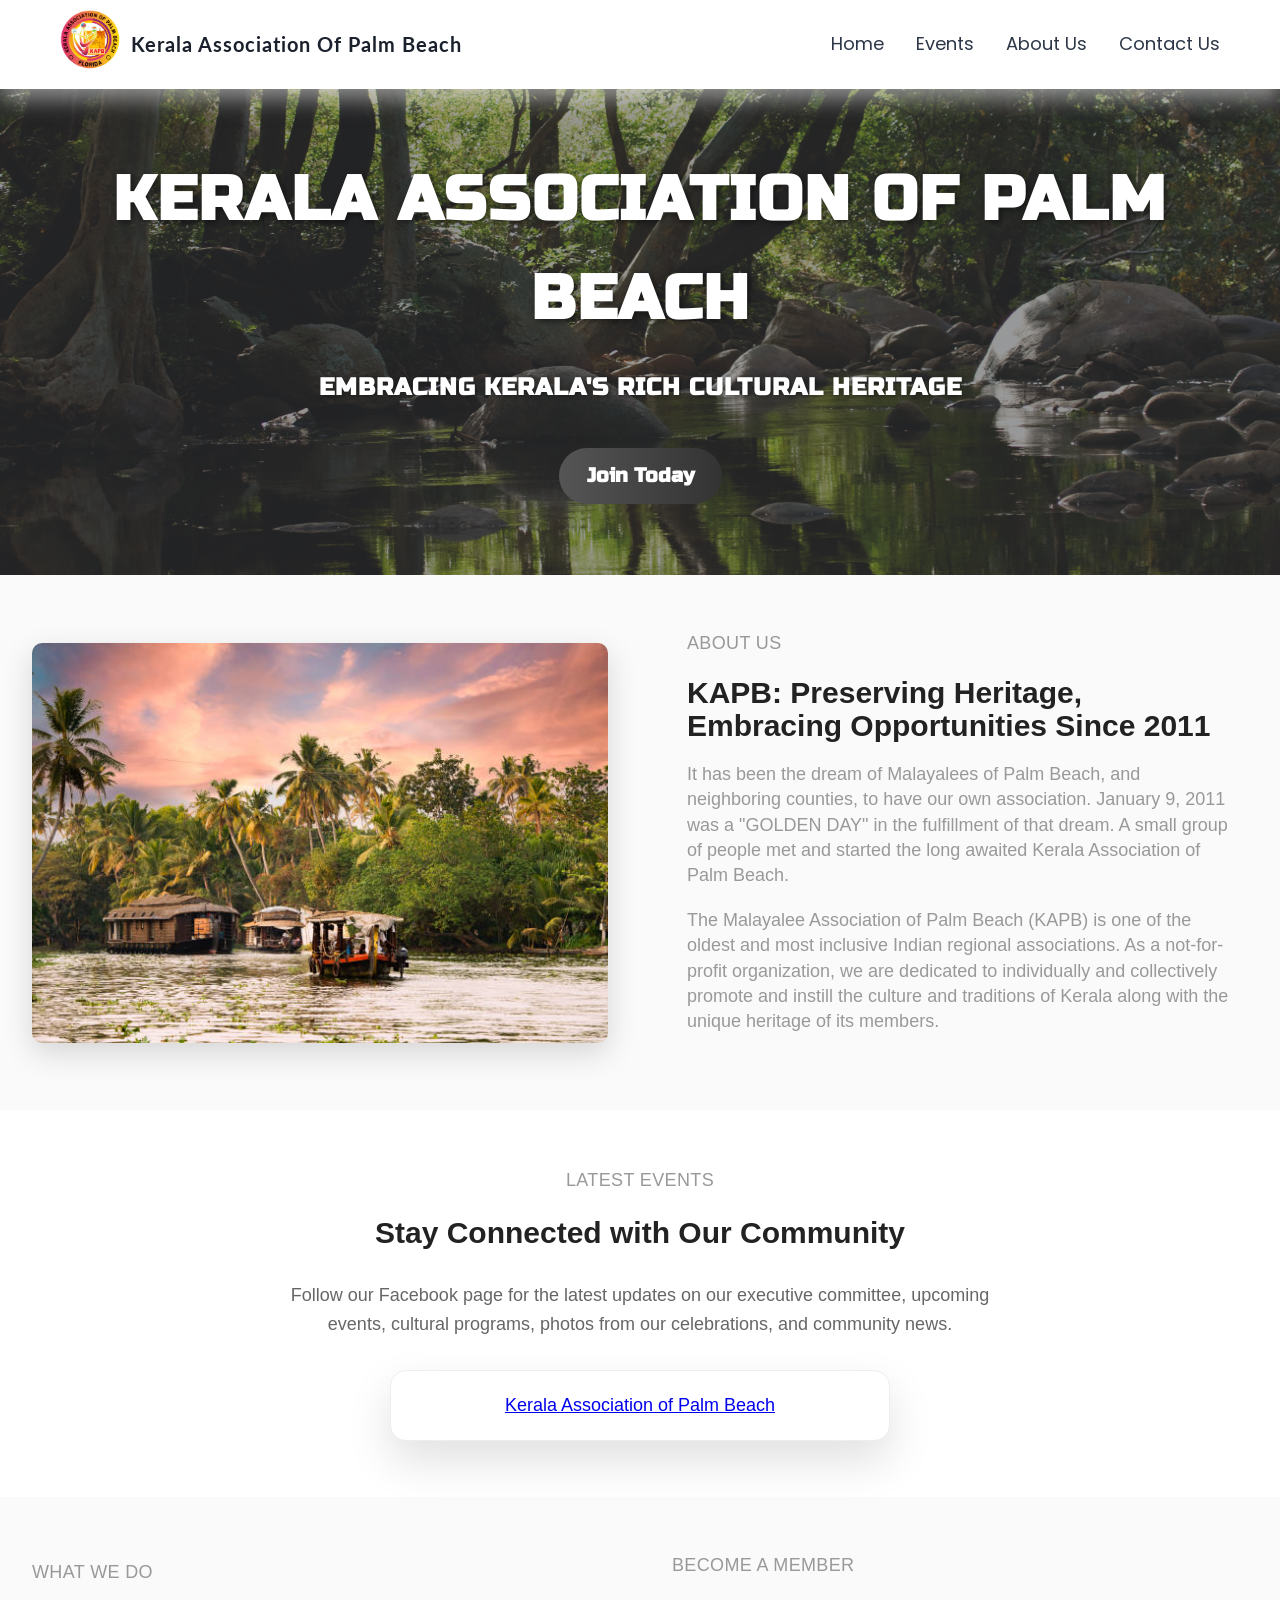
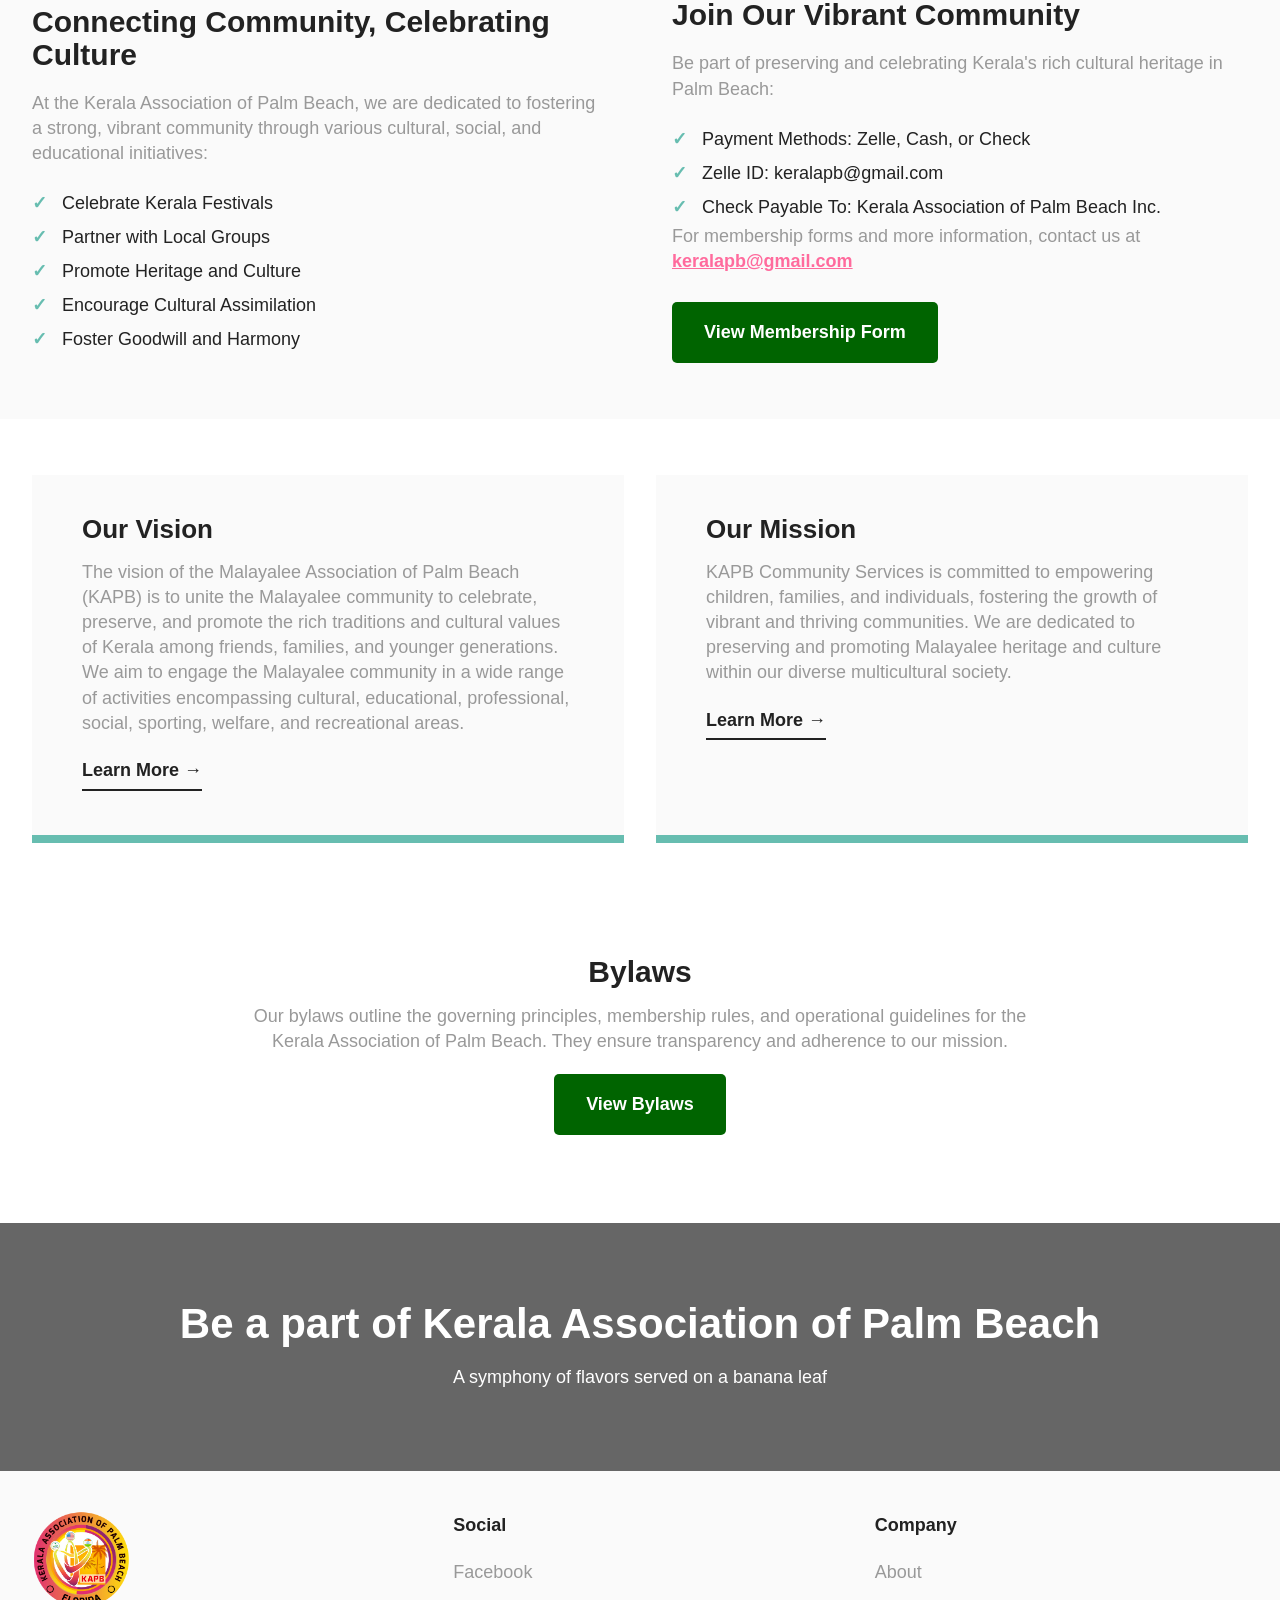
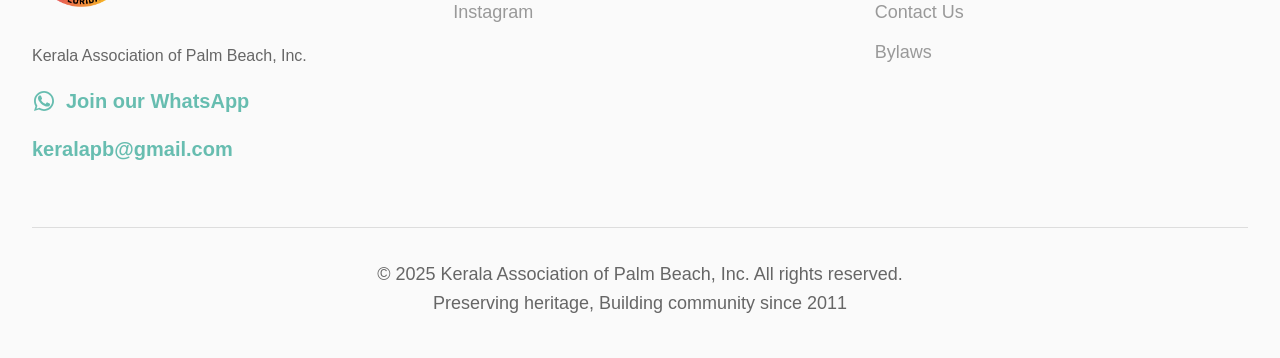
==== commit 5653af7f: "Restructure page layout and tighten spacing - Pair "What We Do" with a trimmed "Become a Member" col" ====
--- a/index.html
+++ b/index.html
@@ -57,15 +57,38 @@
                 <h2>KAPB: Preserving Heritage, Embracing Opportunities Since 2011</h2>
                 <p>It has been the dream of Malayalees of Palm Beach, and neighboring counties, to have our own association. January 9, 2011 was a "GOLDEN DAY" in the fulfillment of that dream. A small group of people met and started the long awaited Kerala Association of Palm Beach.</p>
                 <p>The Malayalee Association of Palm Beach (KAPB) is one of the oldest and most inclusive Indian regional associations. As a not-for-profit organization, we are dedicated to individually and collectively promote and instill the culture and traditions of Kerala along with the unique heritage of its members.</p>
-                <a href="#" class="learn-more">Learn More →</a>
-            </div>
-        </div>
-    </section>
-
-    <!-- Teams Section -->
-
-        <!-- What We Do -->
-    <section class="what-we-do" id="teams">
+            </div>
+        </div>
+    </section>
+
+    <!-- Latest Events -->
+    <section class="events-section" id="teams">
+        <div class="events-container">
+            <p class="section-label">LATEST EVENTS</p>
+            <h2 class="section-title">Stay Connected with Our Community</h2>
+            <p class="events-intro">Follow our Facebook page for the latest updates on our executive committee, upcoming events, cultural programs, photos from our celebrations, and community news.</p>
+            <div class="fb-container">
+                <div class="fb-wrapper">
+                    <div class="fb-page"
+                        data-href="https://www.facebook.com/KAPBTeam"
+                        data-tabs="timeline"
+                        data-width="500"
+                        data-height="600"
+                        data-small-header="true"
+                        data-adapt-container-width="true"
+                        data-hide-cover="false"
+                        data-show-facepile="true">
+                        <blockquote cite="https://www.facebook.com/KAPBTeam" class="fb-xfbml-parse-ignore">
+                            <a href="https://www.facebook.com/KAPBTeam">Kerala Association of Palm Beach</a>
+                        </blockquote>
+                    </div>
+                </div>
+            </div>
+        </div>
+    </section>
+
+    <!-- What We Do & Membership -->
+    <section class="what-we-do">
         <div class="wwd-container">
             <div class="wwd-content">
                 <p class="about-label">WHAT WE DO</p>
@@ -78,46 +101,19 @@
                     <li>Encourage Cultural Assimilation</li>
                     <li>Foster Goodwill and Harmony</li>
                 </ul>
-                <p class="section-label">LATEST EVENTS</p>
-                <h2 class="section-title">Stay Connected with Our Community</h2>
-                <p style="max-width: 800px; margin: 0 auto 3rem; color: #666; font-size: 18px;">
-                 Follow our Facebook page for the latest updates on our executive committee, upcoming events, cultural programs, photos from our celebrations, and community news.
-                </p>
-            </div>
-            <div class="fb-container">
-            <div class="fb-wrapper">
-                <div class="fb-page"
-                    data-href="https://www.facebook.com/KAPBTeam"
-                    data-tabs="timeline,events"
-                    data-width="500"
-                    data-height="700"
-                    data-small-header="false"
-                    data-adapt-container-width="true"
-                    data-hide-cover="false"
-                    data-show-facepile="true">
-                    <blockquote cite="https://www.facebook.com/KAPBTeam" class="fb-xfbml-parse-ignore">
-                        <a href="https://www.facebook.com/KAPBTeam">Kerala Association of Palm Beach</a>
-                    </blockquote>
-                </div>
-            </div>
-        </div>
-        </div>
-    </section>
-
-    <!-- Membership -->
-    <section class="membership-section" id="membership">
-        <div class="membership-container">
-            <p class="section-label" style="text-align: center;">BECOME A MEMBER</p>
-            <h2 class="section-title" style="text-align: center;">Join Our Vibrant Community</h2>
-            <p style="max-width: 700px; margin: 0 auto 2rem; color: #666; font-size: 18px; text-align: center;">
-                Join our vibrant community and be part of preserving and celebrating Kerala's rich cultural heritage in Palm Beach.
-            </p>
-            <p><strong>Payment Methods:</strong> Zelle, Cash, or Check</p>
-            <p><strong>Zelle ID:</strong> keralapb@gmail.com</p>
-            <p><strong>Check Payable To:</strong> Kerala Association of Palm Beach Inc.</p>
-            <p style="margin-top: 1rem;">For membership forms and more information, contact us at <a href="mailto:keralapb@gmail.com" style="color: #FF6B9D; font-weight: bold;">keralapb@gmail.com</a></p>
-            <a class="membership-preview-toggle" onclick="toggleMembershipPreview()">View Membership Form</a>
-            <iframe src="files/KAPB  Membership Form.pdf" class="membership-preview" id="membershipPreview"></iframe>
+            </div>
+            <div class="wwd-content" id="membership">
+                <p class="about-label">BECOME A MEMBER</p>
+                <h2>Join Our Vibrant Community</h2>
+                <p>Be part of preserving and celebrating Kerala's rich cultural heritage in Palm Beach:</p>
+                <ul class="wwd-list">
+                    <li>Payment Methods: Zelle, Cash, or Check</li>
+                    <li>Zelle ID: keralapb@gmail.com</li>
+                    <li>Check Payable To: Kerala Association of Palm Beach Inc.</li>
+                </ul>
+                <p>For membership forms and more information, contact us at <a href="mailto:keralapb@gmail.com" style="color: #FF6B9D; font-weight: bold;">keralapb@gmail.com</a></p>
+                <a class="membership-preview-toggle" onclick="openModal('membershipModal')">View Membership Form</a>
+            </div>
         </div>
     </section>
 
@@ -145,8 +141,7 @@
                 <h2>Bylaws</h2>
                 <p>Our bylaws outline the governing principles, membership rules, and operational guidelines for the Kerala Association of Palm Beach. They ensure transparency and adherence to our mission.</p>
             </div>
-            <a class="bylaws-preview-toggle" onclick="toggleBylawsPreview()">View Bylaws</a>
-            <iframe src="files/ByLaws.pdf" class="bylaws-preview" id="bylawsPreview"></iframe>
+            <a class="bylaws-preview-toggle" onclick="openModal('bylawsModal')">View Bylaws</a>
         </div>
     </section>
 
@@ -191,6 +186,24 @@
             <p>Preserving heritage, Building community since 2011</p>
         </div>
     </footer>
+
+    <!-- Membership Form Modal -->
+    <div class="modal-overlay" id="membershipModal">
+        <div class="modal-content">
+            <button class="modal-close" onclick="closeModal('membershipModal')" aria-label="Close">&times;</button>
+            <h3>Membership Form</h3>
+            <iframe data-src="files/KAPB  Membership Form.pdf" class="modal-iframe"></iframe>
+        </div>
+    </div>
+
+    <!-- Bylaws Modal -->
+    <div class="modal-overlay" id="bylawsModal">
+        <div class="modal-content">
+            <button class="modal-close" onclick="closeModal('bylawsModal')" aria-label="Close">&times;</button>
+            <h3>Bylaws</h3>
+            <iframe data-src="files/ByLaws.pdf" class="modal-iframe"></iframe>
+        </div>
+    </div>
 
     <script>
         // Mobile Menu
@@ -222,17 +235,33 @@
             });
         });
 
-        // Toggle Membership Preview
-        function toggleMembershipPreview() {
-            const preview = document.getElementById('membershipPreview');
-            preview.style.display = preview.style.display === 'block' ? 'none' : 'block';
+        // Modal (Membership Form / Bylaws)
+        function openModal(id) {
+            const modal = document.getElementById(id);
+            const iframe = modal.querySelector('iframe[data-src]');
+            if (iframe && !iframe.src) {
+                iframe.src = iframe.dataset.src;
+            }
+            modal.classList.add('active');
+            document.body.style.overflow = 'hidden';
         }
 
-        // Toggle Bylaws Preview
-        function toggleBylawsPreview() {
-            const preview = document.getElementById('bylawsPreview');
-            preview.style.display = preview.style.display === 'block' ? 'none' : 'block';
+        function closeModal(id) {
+            document.getElementById(id).classList.remove('active');
+            document.body.style.overflow = '';
         }
+
+        document.querySelectorAll('.modal-overlay').forEach(overlay => {
+            overlay.addEventListener('click', (e) => {
+                if (e.target === overlay) closeModal(overlay.id);
+            });
+        });
+
+        document.addEventListener('keydown', (e) => {
+            if (e.key === 'Escape') {
+                document.querySelectorAll('.modal-overlay.active').forEach(m => closeModal(m.id));
+            }
+        });
     </script>
 
     <!-- Facebook SDK -->
--- a/css/style.css
+++ b/css/style.css
@@ -123,11 +123,11 @@
         .hero {
             margin-top: 80px;
             background: linear-gradient(rgba(0, 0, 0, 0.4), rgba(0, 0, 0, 0.4)), url('https://www.visittheusa.com/sites/default/files/styles/16_9_1280x720/public/2020-01/c679cead-a206-4499-a7bb-be65858a6efc.jpeg?h=c182a2ef&itok=S8Q68ybN') no-repeat center center/cover;
-            min-height: 70vh;
+            min-height: 50vh;
             display: flex;
             align-items: center;
             justify-content: center;
-            padding: 4rem 2rem;
+            padding: 3rem 2rem;
             position: relative;
             overflow: hidden;
             color: white;
@@ -174,7 +174,7 @@
 
         /* Mission & Vision Cards */
         .mv-section {
-            padding: 5rem 2rem;
+            padding: 3.5rem 2rem;
             background: white;
             max-width: 1300px;
             margin: 0 auto;
@@ -183,11 +183,11 @@
         .mv-grid {
             display: grid;
             grid-template-columns: repeat(auto-fit, minmax(400px, 1fr));
-            gap: 3rem;
+            gap: 2rem;
         }
 
         .mv-card {
-            padding: 70px 50px 76px 50px;
+            padding: 40px 50px 44px 50px;
             background: #FAFAFA;
             border-radius: 0;
             border-bottom: 8px solid #67BDB0;
@@ -201,7 +201,7 @@
         .mv-card h3 {
             font-size: 26px;
             color: #222222;
-            margin-bottom: 1.5rem;
+            margin-bottom: 1rem;
             font-weight: bold;
             line-height: 1.1em;
         }
@@ -210,7 +210,7 @@
             color: #999999;
             line-height: 1.4em;
             font-size: 18px;
-            margin-bottom: 46px;
+            margin-bottom: 20px;
         }
 
         .learn-more {
@@ -231,7 +231,7 @@
 
         /* About Section */
         .about-section {
-            padding: 5rem 2rem;
+            padding: 3.5rem 2rem;
             background: #FAFAFA;
         }
 
@@ -261,13 +261,13 @@
             color: #999999;
             text-transform: uppercase;
             letter-spacing: 0.36px;
-            margin-bottom: 26px;
+            margin-bottom: 14px;
         }
 
         .about-content h2 {
             font-size: 30px;
             color: #222222;
-            margin-bottom: 40px;
+            margin-bottom: 20px;
             font-weight: bold;
             line-height: 1.1em;
         }
@@ -275,22 +275,11 @@
         .about-content p {
             color: #999999;
             line-height: 1.4em;
-            margin-bottom: 46px;
-            font-size: 18px;
-        }
-
-        /* Membership Section */
-        .membership-section {
-            padding: 5rem 2rem;
-            background: white;
-        }
-
-        .membership-container {
-            max-width: 1200px;
-            margin: 0 auto;
-            text-align: center;
-        }
-
+            margin-bottom: 20px;
+            font-size: 18px;
+        }
+
+        /* Membership Form Button */
         .membership-preview-toggle {
             display: inline-block;
             background: #006400;
@@ -300,7 +289,7 @@
             font-weight: bold;
             font-size: 18px;
             border-radius: 5px;
-            margin-bottom: 2rem;
+            margin-top: 0.5rem;
             cursor: pointer;
             transition: background 0.3s ease;
         }
@@ -309,20 +298,9 @@
             background: #004d00;
         }
 
-        .membership-preview {
-            display: none;
-            margin-top: 2rem;
-            width: 100%;
-            height: 600px;
-            border: 1px solid #ddd;
-            border-radius: 8px;
-            overflow: hidden;
-            box-shadow: 0 4px 12px rgba(0,0,0,0.1);
-        }
-
         /* Bylaws Section */
         .bylaws-section {
-            padding: 5rem 2rem;
+            padding: 3.5rem 2rem;
             background: white;
         }
 
@@ -335,7 +313,7 @@
         .bylaws-content h2 {
             font-size: 30px;
             color: #222222;
-            margin-bottom: 2rem;
+            margin-bottom: 1rem;
             font-weight: bold;
             line-height: 1.1em;
         }
@@ -343,7 +321,7 @@
         .bylaws-content p {
             color: #999999;
             line-height: 1.4em;
-            margin-bottom: 2rem;
+            margin-bottom: 1.25rem;
             font-size: 18px;
             max-width: 800px;
             margin-left: auto;
@@ -384,21 +362,67 @@
             background: #004d00;
         }
 
-        .bylaws-preview {
+        /* Modal (Membership Form / Bylaws) */
+        .modal-overlay {
             display: none;
-            margin-top: 2rem;
+            position: fixed;
+            inset: 0;
+            background: rgba(0, 0, 0, 0.6);
+            z-index: 2000;
+            align-items: center;
+            justify-content: center;
+            padding: 2rem 1rem;
+        }
+
+        .modal-overlay.active {
+            display: flex;
+        }
+
+        .modal-content {
+            background: white;
+            border-radius: 12px;
+            max-width: 700px;
             width: 100%;
-            height: 600px;
+            max-height: 85vh;
+            overflow-y: auto;
+            padding: 2rem;
+            position: relative;
+        }
+
+        .modal-content h3 {
+            font-size: 24px;
+            color: #222222;
+            padding-right: 2rem;
+            margin-bottom: 1rem;
+        }
+
+        .modal-close {
+            position: absolute;
+            top: 1rem;
+            right: 1rem;
+            background: none;
+            border: none;
+            font-size: 28px;
+            line-height: 1;
+            cursor: pointer;
+            color: #666;
+        }
+
+        .modal-close:hover {
+            color: #222222;
+        }
+
+        .modal-iframe {
+            width: 100%;
+            height: 500px;
             border: 1px solid #ddd;
             border-radius: 8px;
-            overflow: hidden;
-            box-shadow: 0 4px 12px rgba(0,0,0,0.1);
         }
 
         /* What We Do Section */
         .what-we-do {
-            padding: 5rem 2rem;
-            background: white;
+            padding: 3.5rem 2rem;
+            background: #FAFAFA;
         }
 
         .wwd-container {
@@ -410,18 +434,33 @@
             align-items: center;
         }
 
+        .fb-container {
+            display: flex;
+            justify-content: center;
+        }
+
+        .fb-wrapper {
+            width: 100%;
+            max-width: 500px;
+            background: white;
+            padding: 1.25rem;
+            border-radius: 16px;
+            box-shadow: 0 20px 45px rgba(0, 0, 0, 0.12);
+            border: 1px solid #eee;
+        }
+
         .wwd-content h4 {
             font-size: 18px;
             color: #999999;
             text-transform: uppercase;
             letter-spacing: 0.36px;
-            margin-bottom: 26px;
+            margin-bottom: 14px;
         }
 
         .wwd-content h2 {
             font-size: 30px;
             color: #222222;
-            margin-bottom: 40px;
+            margin-bottom: 20px;
             font-weight: bold;
             line-height: 1.1em;
         }
@@ -430,7 +469,7 @@
             color: #999999;
             font-size: 18px;
             line-height: 1.4em;
-            margin-bottom: 2rem;
+            margin-bottom: 1.25rem;
         }
 
         .wwd-list {
@@ -438,7 +477,7 @@
         }
 
         .wwd-list li {
-            padding: 0.8rem 0;
+            padding: 0.5rem 0;
             color: #222222;
             font-size: 18px;
             position: relative;
@@ -463,6 +502,24 @@
             box-shadow: 0 10px 30px rgba(0, 0, 0, 0.15);
         }
 
+        /* Latest Events Section */
+        .events-section {
+            padding: 3.5rem 2rem;
+            background: white;
+        }
+
+        .events-container {
+            max-width: 700px;
+            margin: 0 auto;
+            text-align: center;
+        }
+
+        .events-intro {
+            color: #666;
+            font-size: 18px;
+            margin-bottom: 2rem;
+        }
+
         /* Teams Section */
         .teams-section {
             padding: 5rem 2rem;
@@ -480,13 +537,13 @@
             color: #999999;
             text-transform: uppercase;
             letter-spacing: 0.36px;
-            margin-bottom: 28px;
+            margin-bottom: 14px;
         }
 
         .section-title {
             font-size: 30px;
             color: #222222;
-            margin-bottom: 60px;
+            margin-bottom: 24px;
             font-weight: bold;
         }
 
@@ -563,7 +620,7 @@
                         url('https://upload.wikimedia.org/wikipedia/commons/9/95/Sadhya_DSW.jpg');
             background-size: cover;
             background-position: center;
-            padding: 150px 2rem;
+            padding: 80px 2rem;
             text-align: center;
             color: white;
         }
@@ -583,7 +640,7 @@
         /* Footer */
         .footer {
             background: #FAFAFA;
-            padding: 50px 2rem;
+            padding: 40px 2rem;
         }
 
         .footer-container {
@@ -596,7 +653,7 @@
 
         .footer-col h3 {
             color: #222222;
-            margin-bottom: 26px;
+            margin-bottom: 16px;
             font-size: 18px;
             font-weight: bold;
         }
@@ -643,7 +700,7 @@
 
         .hero {
         position: relative;
-        height: 80vh;
+        height: 55vh;
         background: url('your-background-image.jpg') center/cover no-repeat;
         display: flex;
         flex-direction: column;
